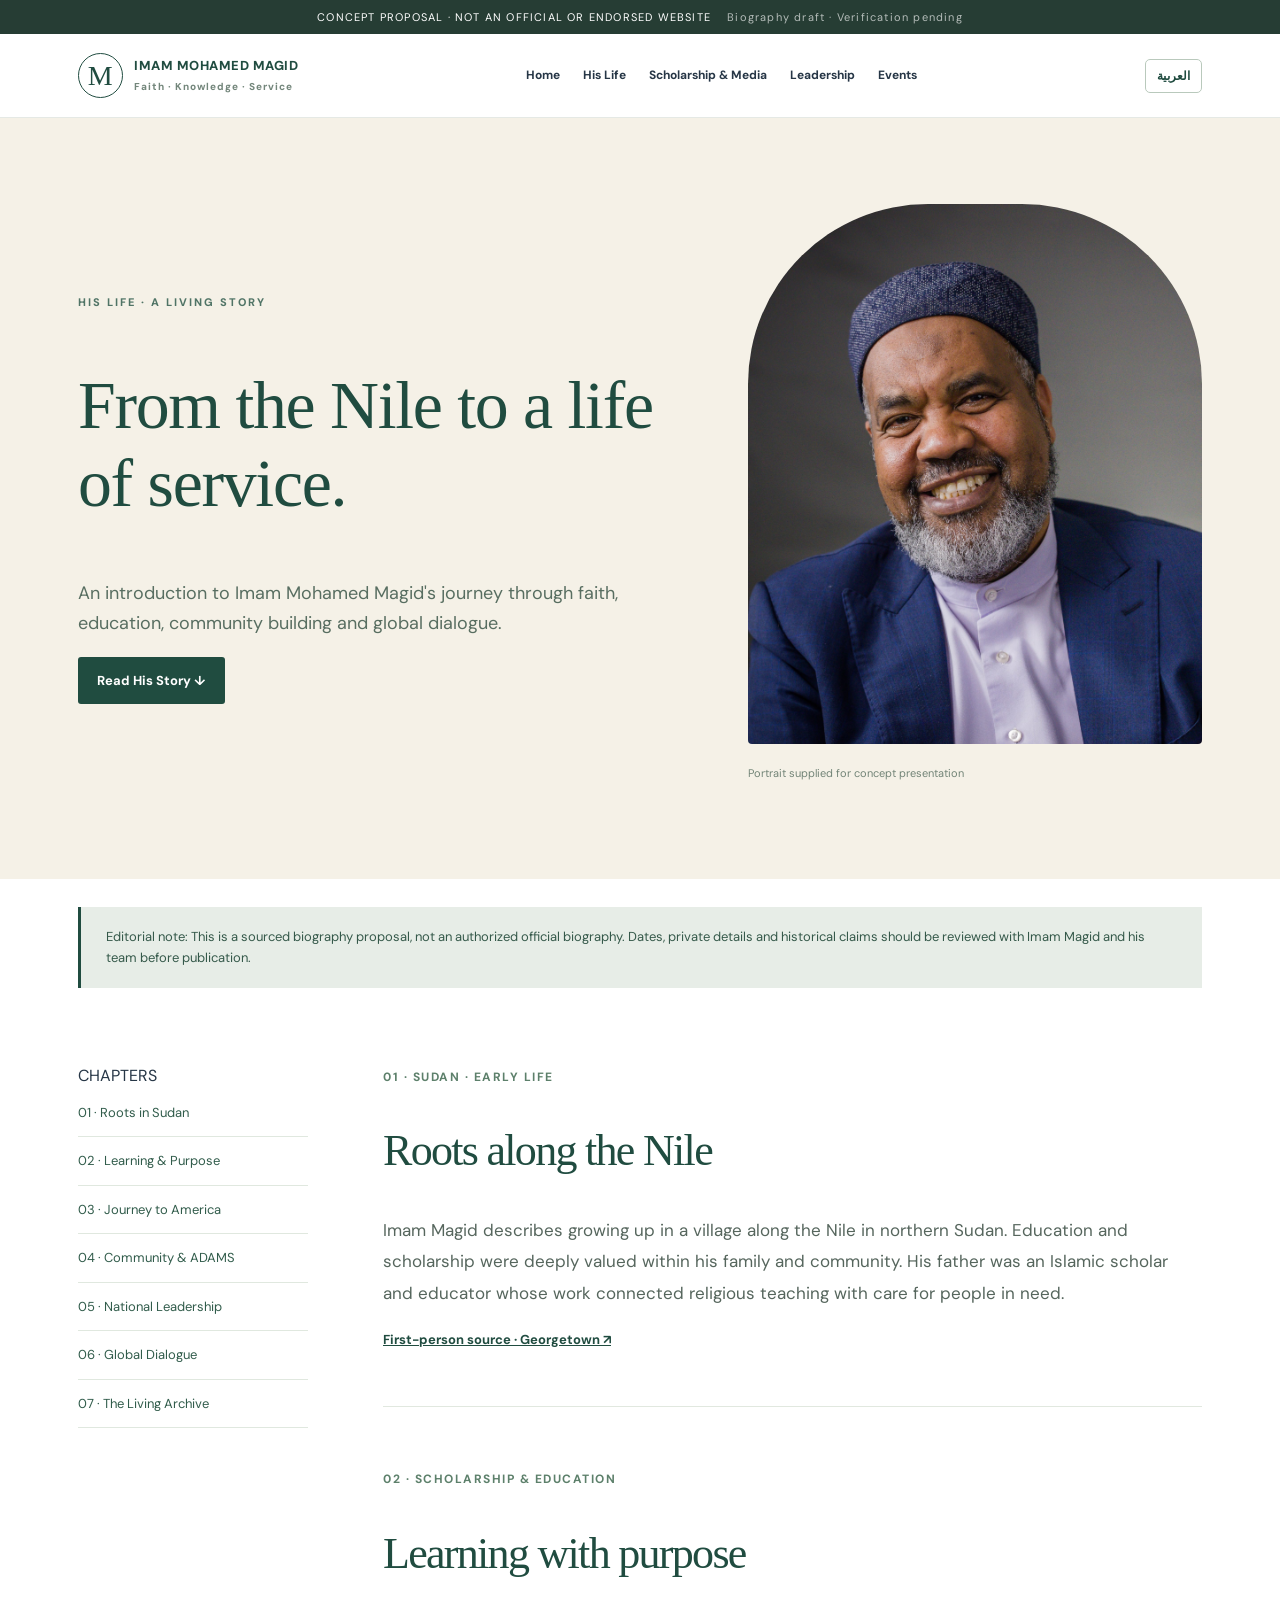
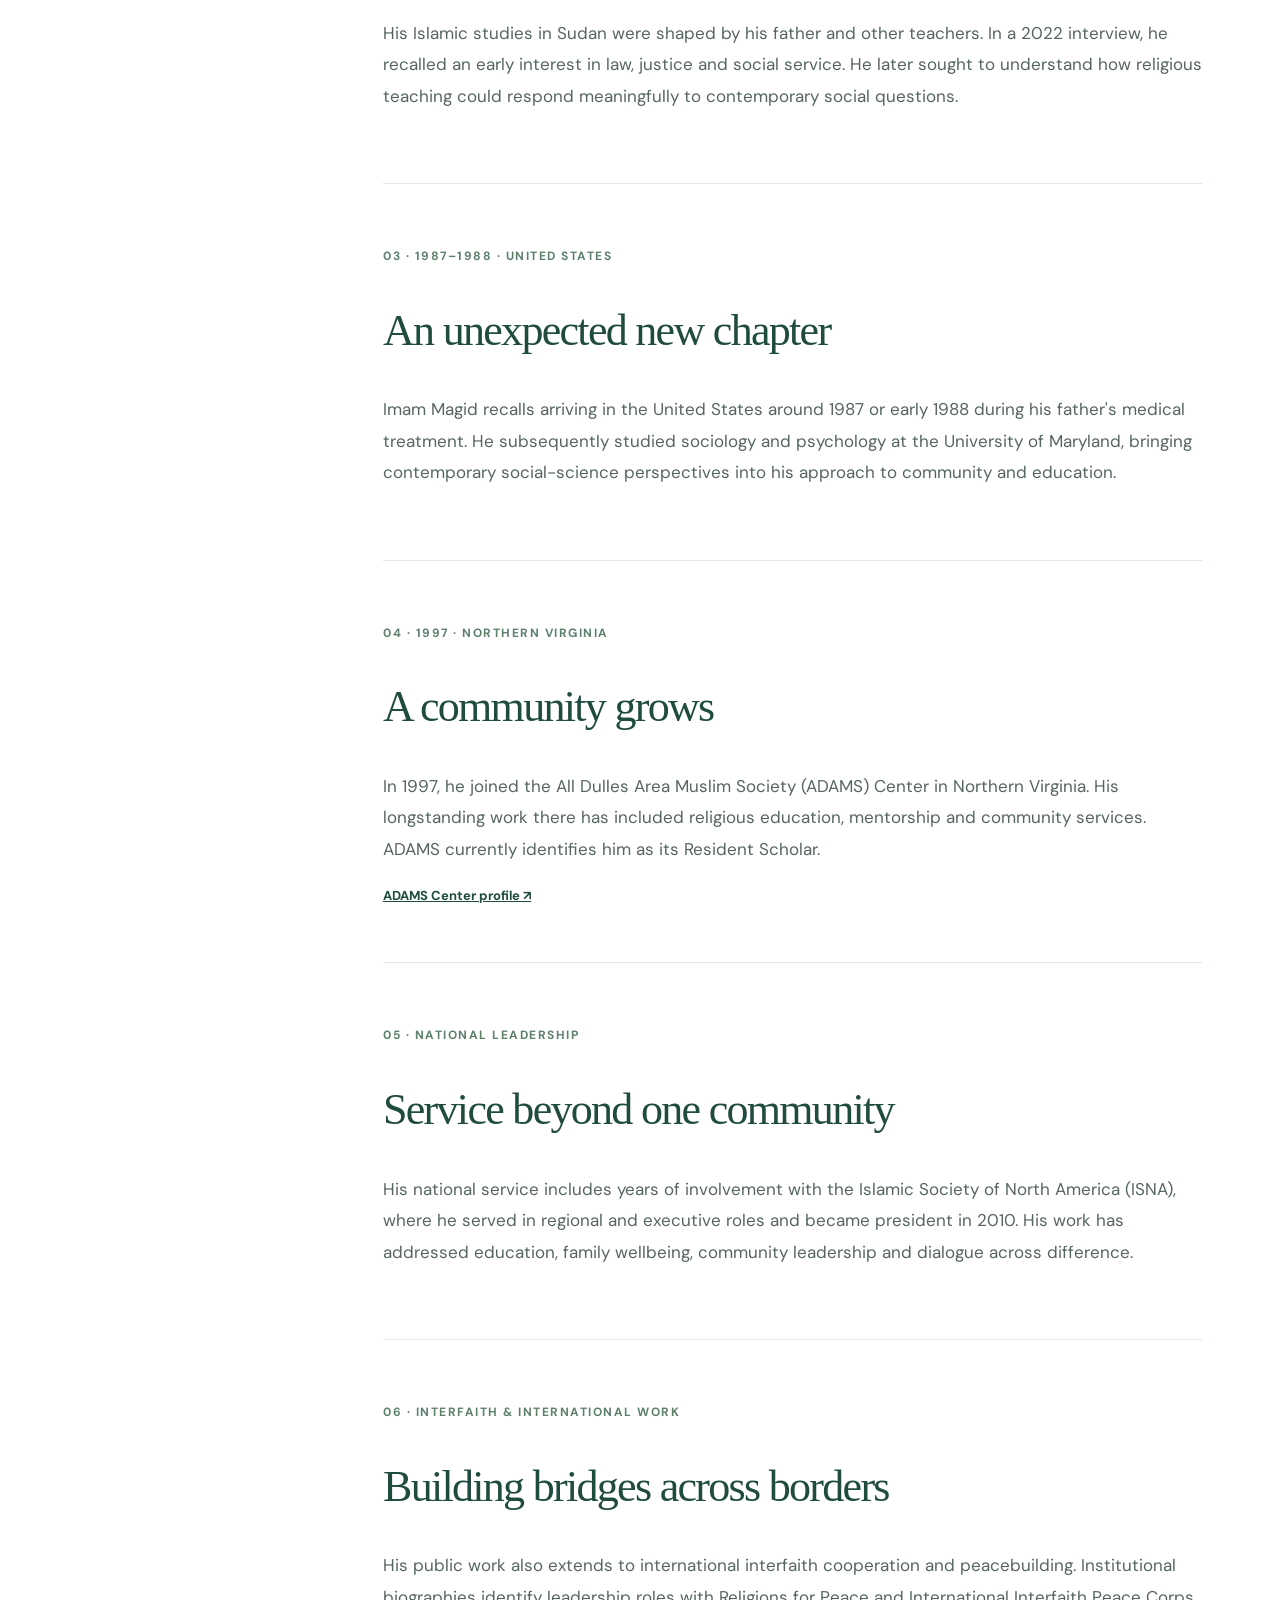
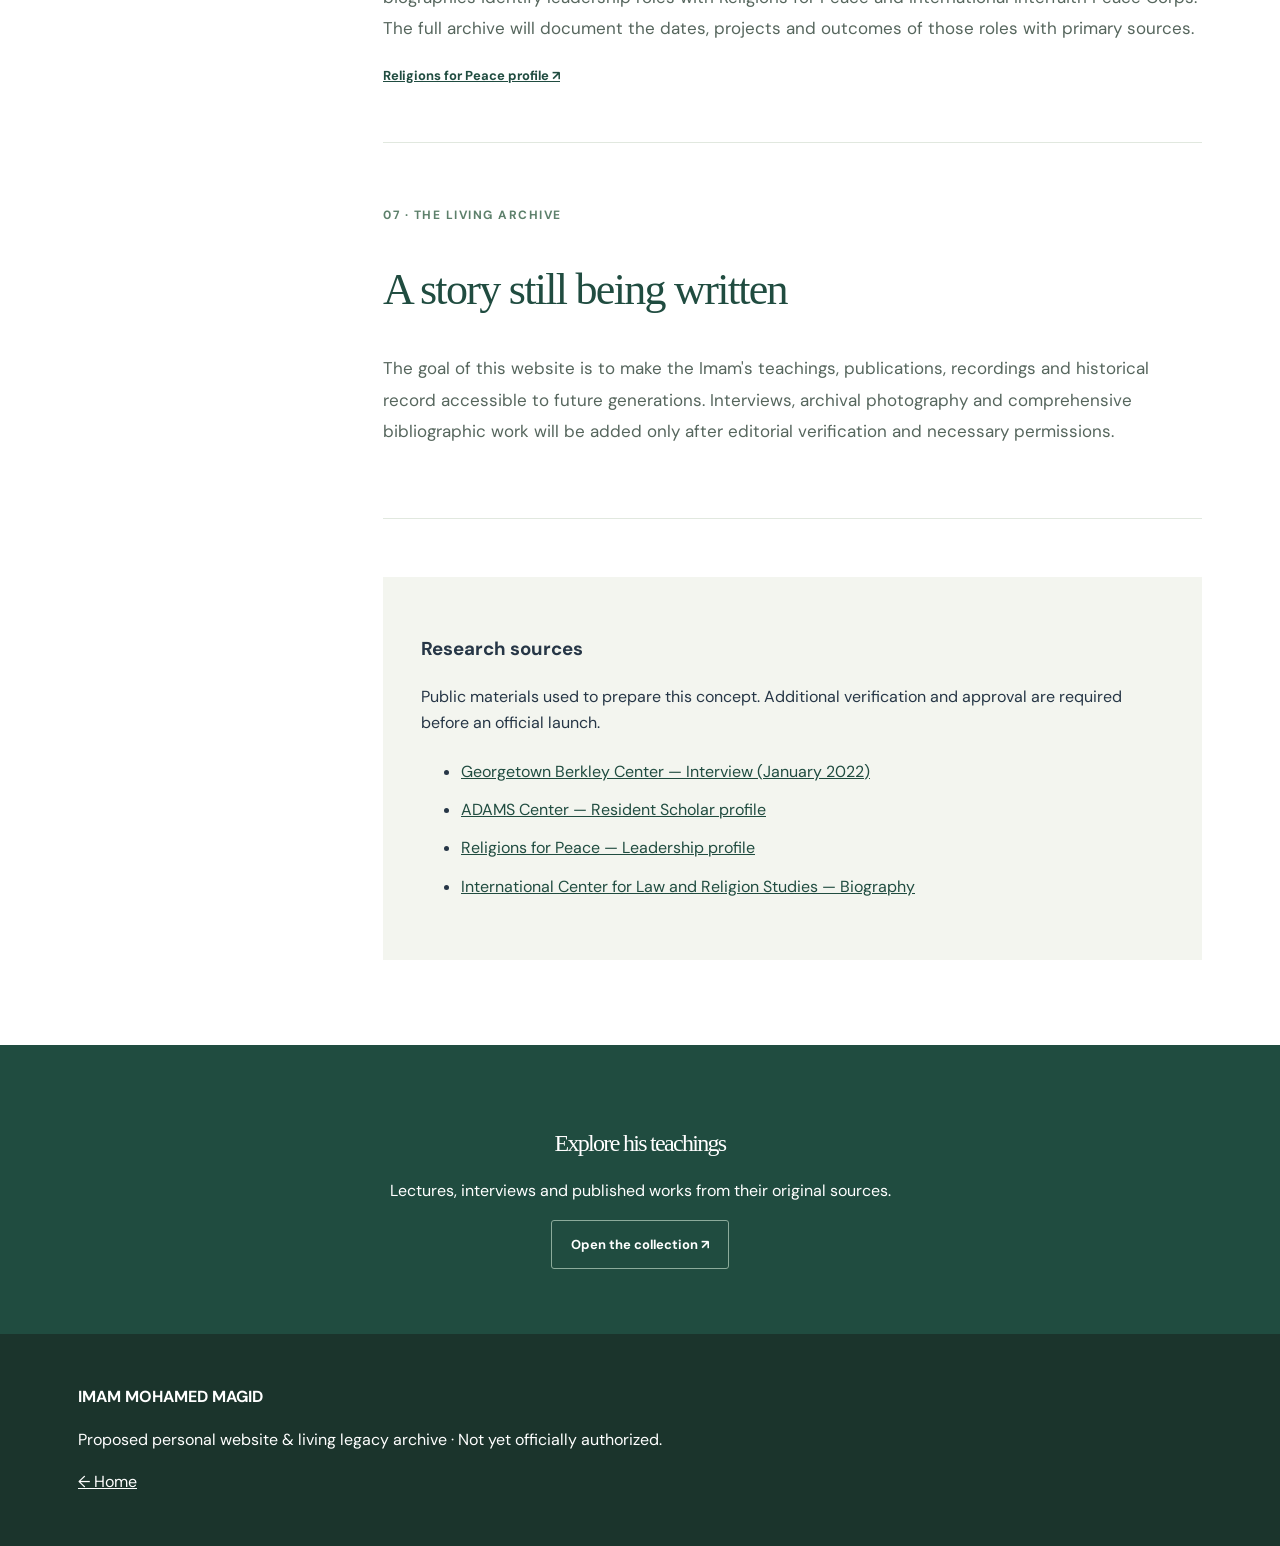
==== biography.html @ 863541ff "Add sourced long-form biography with bilingual chapters" ====
<!doctype html><html lang="en"><head><meta charset="utf-8"><meta name="viewport" content="width=device-width,initial-scale=1"><meta name="robots" content="noindex,nofollow"><meta name="description" content="Research-backed biography preview for Imam Mohamed Magid"><title>His Life | Imam Mohamed Magid — Concept</title><link href="https://fonts.googleapis.com/css2?family=DM+Sans:wght@400;500;600;700&family=Noto+Naskh+Arabic:wght@400;700&display=swap" rel="stylesheet"><link rel="stylesheet" href="styles.css"><style>.bio-hero{background:#f5f1e7;padding:86px 0}.bio-hero-grid{display:grid;grid-template-columns:1.15fr .85fr;gap:56px;align-items:center}.bio-hero h1{font:normal clamp(44px,5.3vw,74px)/1.15 Georgia,serif;letter-spacing:-1.3px;color:#204c40}.bio-hero p{font-size:18px;color:#586e61;max-width:620px}.bio-photo{width:100%;max-height:540px;object-fit:cover;object-position:center 22%;border-radius:180px 180px 4px 4px}.bio-notice{background:#e7ede7;padding:19px 25px;font-size:13px;color:#35594a;border-left:3px solid #204c40}.bio-content{display:grid;grid-template-columns:230px 1fr;gap:75px;padding-top:75px;padding-bottom:85px}.bio-index{position:sticky;top:112px;align-self:start}.bio-index a{display:block;border-bottom:1px solid #e0e8df;padding:13px 0;text-decoration:none;font-size:13px;color:#315c4b}.bio-chapter{padding:0 0 54px;margin:0 0 58px;border-bottom:1px solid #e1e8df;scroll-margin-top:110px}.bio-chapter h2{font:normal clamp(31px,3.5vw,44px)/1.2 Georgia,serif;color:#204c40}.bio-chapter p{color:#56665d;font-size:17px;line-height:1.85}.bio-era{font-size:12px;font-weight:700;color:#5d806b;letter-spacing:1.5px}.bio-link{font-size:13px;font-weight:700;color:#204c40}.bio-sources{background:#f3f5ef;padding:38px;margin-top:50px}.bio-sources li{padding:6px 0}.bio-sources a{color:#204c40}.bio-cta{background:#204c40;color:#fff;padding:65px 25px;text-align:center}.bio-cta h2{color:white}html[dir=rtl] .bio-content{direction:rtl}html[dir=rtl] .bio-hero h1,html[dir=rtl] .bio-chapter h2{font-family:'Noto Naskh Arabic',serif;line-height:1.5}html[dir=rtl] .bio-notice{border-left:0;border-right:3px solid #204c40}@media(max-width:780px){.bio-hero-grid,.bio-content{grid-template-columns:1fr;gap:25px}.bio-hero{padding:45px 0}.bio-photo{max-height:410px}.bio-index{position:static;display:flex;overflow-x:auto;gap:18px}.bio-index a{white-space:nowrap}.bio-content{padding-top:35px}}</style></head><body><div class="proposal">CONCEPT PROPOSAL · NOT AN OFFICIAL OR ENDORSED WEBSITE <span>Biography draft · Verification pending</span></div><header class="header"><div class="wrap nav"><a href="index.html" class="brand"><span class="brand-mark">M</span><span>IMAM MOHAMED MAGID<small>Faith · Knowledge · Service</small></span></a><nav id="nav"><a href="index.html">Home</a><a href="biography.html">His Life</a><a href="resources.html">Scholarship & Media</a><a href="index.html#impact">Leadership</a><a href="index.html#events">Events</a></nav><div class="nav-actions"><button id="bio-lang" aria-label="Switch language">العربية</button><button id="menu" aria-label="Toggle menu">☰</button></div></div></header>
<main><section class="bio-hero"><div class="wrap bio-hero-grid"><div><div class="eyebrow">HIS LIFE · A LIVING STORY</div><h1 data-en="From the Nile to a life of service." data-ar="من ضفاف النيل إلى مسيرة من العطاء">From the Nile to a life of service.</h1><p data-en="An introduction to Imam Mohamed Magid's journey through faith, education, community building and global dialogue." data-ar="مدخل إلى مسيرة الإمام محمد ماجد في العلم والإيمان وبناء المجتمع والحوار العالمي.">An introduction to Imam Mohamed Magid's journey through faith, education, community building and global dialogue.</p><a class="button primary" href="#roots" data-en="Read His Story ↓" data-ar="اقرأ سيرته ↓">Read His Story ↓</a></div><div><img class="bio-photo" src="assets/imam-magid-portrait.JPG" alt="Imam Mohamed Magid portrait"><p style="font-size:11px;color:#728477">Portrait supplied for concept presentation</p></div></div></section>
<div class="wrap" style="padding-top:28px"><div class="bio-notice" data-en="Editorial note: This is a sourced biography proposal, not an authorized official biography. Dates, private details and historical claims should be reviewed with Imam Magid and his team before publication." data-ar="ملاحظة تحريرية: هذه سيرة أولية مستندة إلى مصادر منشورة وليست سيرة رسمية معتمدة. ينبغي مراجعة التواريخ والتفاصيل مع الإمام وفريقه قبل النشر.">Editorial note: This is a sourced biography proposal, not an authorized official biography. Dates, private details and historical claims should be reviewed with Imam Magid and his team before publication.</div></div>
<div class="wrap bio-content"><aside class="bio-index"><div class="overline">CHAPTERS</div><a href="#roots">01 · Roots in Sudan</a><a href="#education">02 · Learning & Purpose</a><a href="#america">03 · Journey to America</a><a href="#adams">04 · Community & ADAMS</a><a href="#leadership">05 · National Leadership</a><a href="#global">06 · Global Dialogue</a><a href="#legacy">07 · The Living Archive</a></aside><div>
<article class="bio-chapter" id="roots"><span class="bio-era">01 · SUDAN · EARLY LIFE</span><h2 data-en="Roots along the Nile" data-ar="الجذور على ضفاف النيل">Roots along the Nile</h2><p data-en="Imam Magid describes growing up in a village along the Nile in northern Sudan. Education and scholarship were deeply valued within his family and community. His father was an Islamic scholar and educator whose work connected religious teaching with care for people in need." data-ar="يروي الإمام ماجد نشأته في قرية على النيل في شمال السودان، حيث كان للعلم مكانة كبيرة في الأسرة والمجتمع. وكان والده عالماً ومربياً جمع بين التعليم الشرعي وخدمة المحتاجين.">Imam Magid describes growing up in a village along the Nile in northern Sudan. Education and scholarship were deeply valued within his family and community. His father was an Islamic scholar and educator whose work connected religious teaching with care for people in need.</p><a class="bio-link" href="https://berkleycenter.georgetown.edu/interviews/a-discussion-with-imam-mohamed-magid-executive-imam-of-all-dulles-area-muslim-society-center" target="_blank" rel="noopener">First-person source · Georgetown ↗</a></article>
<article class="bio-chapter" id="education"><span class="bio-era">02 · SCHOLARSHIP & EDUCATION</span><h2 data-en="Learning with purpose" data-ar="العلم من أجل خدمة الناس">Learning with purpose</h2><p data-en="His Islamic studies in Sudan were shaped by his father and other teachers. In a 2022 interview, he recalled an early interest in law, justice and social service. He later sought to understand how religious teaching could respond meaningfully to contemporary social questions." data-ar="تشكّل تعليمه الإسلامي في السودان على يد والده ومعلمين آخرين. وفي حوار عام ٢٠٢٢ تحدث عن اهتمامه المبكر بالقانون والعدالة والعمل الاجتماعي، وعن أهمية ربط العلم بواقع الناس.">His Islamic studies in Sudan were shaped by his father and other teachers. In a 2022 interview, he recalled an early interest in law, justice and social service. He later sought to understand how religious teaching could respond meaningfully to contemporary social questions.</p></article>
<article class="bio-chapter" id="america"><span class="bio-era">03 · 1987–1988 · UNITED STATES</span><h2 data-en="An unexpected new chapter" data-ar="فصل جديد لم يكن متوقعاً">An unexpected new chapter</h2><p data-en="Imam Magid recalls arriving in the United States around 1987 or early 1988 during his father's medical treatment. He subsequently studied sociology and psychology at the University of Maryland, bringing contemporary social-science perspectives into his approach to community and education." data-ar="وصل الإمام ماجد إلى الولايات المتحدة نحو عام ١٩٨٧ أو مطلع ١٩٨٨ في سياق علاج والده. ثم درس علم الاجتماع وعلم النفس بجامعة ميريلاند، مستفيداً من العلوم الاجتماعية في فهم المجتمع والتعليم.">Imam Magid recalls arriving in the United States around 1987 or early 1988 during his father's medical treatment. He subsequently studied sociology and psychology at the University of Maryland, bringing contemporary social-science perspectives into his approach to community and education.</p></article>
<article class="bio-chapter" id="adams"><span class="bio-era">04 · 1997 · NORTHERN VIRGINIA</span><h2 data-en="A community grows" data-ar="مسيرة في بناء المجتمع">A community grows</h2><p data-en="In 1997, he joined the All Dulles Area Muslim Society (ADAMS) Center in Northern Virginia. His longstanding work there has included religious education, mentorship and community services. ADAMS currently identifies him as its Resident Scholar." data-ar="التحق الإمام ماجد بمركز آدامز في شمال فيرجينيا عام ١٩٩٧. وشملت مسيرته التعليم والإرشاد وخدمة المجتمع. ويقدمه المركز حالياً بصفته العالم المقيم.">In 1997, he joined the All Dulles Area Muslim Society (ADAMS) Center in Northern Virginia. His longstanding work there has included religious education, mentorship and community services. ADAMS currently identifies him as its Resident Scholar.</p><a class="bio-link" href="https://adamscenter.org/imam-mohamed-magid/" target="_blank" rel="noopener">ADAMS Center profile ↗</a></article>
<article class="bio-chapter" id="leadership"><span class="bio-era">05 · NATIONAL LEADERSHIP</span><h2 data-en="Service beyond one community" data-ar="عطاء يتجاوز حدود المجتمع المحلي">Service beyond one community</h2><p data-en="His national service includes years of involvement with the Islamic Society of North America (ISNA), where he served in regional and executive roles and became president in 2010. His work has addressed education, family wellbeing, community leadership and dialogue across difference." data-ar="شملت خدمته الوطنية سنوات من العمل مع الجمعية الإسلامية لأمريكا الشمالية، حيث تولى مناصب قيادية وانتخب رئيساً لها عام ٢٠١٠. وتناولت أعماله التعليم والأسرة والقيادة والحوار.">His national service includes years of involvement with the Islamic Society of North America (ISNA), where he served in regional and executive roles and became president in 2010. His work has addressed education, family wellbeing, community leadership and dialogue across difference.</p></article>
<article class="bio-chapter" id="global"><span class="bio-era">06 · INTERFAITH & INTERNATIONAL WORK</span><h2 data-en="Building bridges across borders" data-ar="بناء جسور التفاهم عبر الحدود">Building bridges across borders</h2><p data-en="His public work also extends to international interfaith cooperation and peacebuilding. Institutional biographies identify leadership roles with Religions for Peace and International Interfaith Peace Corps. The full archive will document the dates, projects and outcomes of those roles with primary sources." data-ar="امتد عمله إلى الحوار بين الأديان وبناء السلام على المستوى الدولي. وتشير السير المؤسسية إلى أدواره في منظمة أديان من أجل السلام وفيلق السلام بين الأديان، مع الحاجة إلى توثيق المشروعات وتواريخها.">His public work also extends to international interfaith cooperation and peacebuilding. Institutional biographies identify leadership roles with Religions for Peace and International Interfaith Peace Corps. The full archive will document the dates, projects and outcomes of those roles with primary sources.</p><a class="bio-link" href="https://www.rfp.org/leadership_member/imam-mohamed-magid/" target="_blank" rel="noopener">Religions for Peace profile ↗</a></article>
<article class="bio-chapter" id="legacy"><span class="bio-era">07 · THE LIVING ARCHIVE</span><h2 data-en="A story still being written" data-ar="مسيرة متواصلة">A story still being written</h2><p data-en="The goal of this website is to make the Imam's teachings, publications, recordings and historical record accessible to future generations. Interviews, archival photography and comprehensive bibliographic work will be added only after editorial verification and necessary permissions." data-ar="تهدف هذه المنصة المقترحة إلى إتاحة دروس الإمام ومؤلفاته وتسجيلاته وتاريخه للأجيال القادمة، مع إضافة المقابلات والصور والوثائق بعد التحقق والحصول على الأذونات اللازمة.">The goal of this website is to make the Imam's teachings, publications, recordings and historical record accessible to future generations. Interviews, archival photography and comprehensive bibliographic work will be added only after editorial verification and necessary permissions.</p></article>
<div class="bio-sources"><h3>Research sources</h3><p>Public materials used to prepare this concept. Additional verification and approval are required before an official launch.</p><ul><li><a href="https://berkleycenter.georgetown.edu/interviews/a-discussion-with-imam-mohamed-magid-executive-imam-of-all-dulles-area-muslim-society-center" target="_blank" rel="noopener">Georgetown Berkley Center — Interview (January 2022)</a></li><li><a href="https://adamscenter.org/imam-mohamed-magid/" target="_blank" rel="noopener">ADAMS Center — Resident Scholar profile</a></li><li><a href="https://www.rfp.org/leadership_member/imam-mohamed-magid/" target="_blank" rel="noopener">Religions for Peace — Leadership profile</a></li><li><a href="https://www.iclrs.org/blurb/mohamed-hag-magid/" target="_blank" rel="noopener">International Center for Law and Religion Studies — Biography</a></li></ul></div></div></div></main>
<section class="bio-cta"><div class="wrap"><h2>Explore his teachings</h2><p>Lectures, interviews and published works from their original sources.</p><a class="button secondary" style="color:white;border-color:#8cab9b" href="resources.html">Open the collection ↗</a></div></section><footer><div class="wrap"><strong>IMAM MOHAMED MAGID</strong><p>Proposed personal website & living legacy archive · Not yet officially authorized.</p><a href="index.html">← Home</a></div></footer><script>document.querySelector('#menu')?.addEventListener('click',()=>document.querySelector('#nav').classList.toggle('open'));let arabic=false;const original=new Map([...document.querySelectorAll('[data-en]')].map(el=>[el,el.textContent]));document.querySelector('#bio-lang').addEventListener('click',()=>{arabic=!arabic;document.documentElement.lang=arabic?'ar':'en';document.documentElement.dir=arabic?'rtl':'ltr';document.querySelector('#bio-lang').textContent=arabic?'English':'العربية';for(const [el,txt] of original)el.textContent=arabic?el.dataset.ar:txt;});</script></body></html>
---- styles.css ----
:root{--green:#204c40;--cream:#f5f1e7;--ink:#263646;--muted:#65736d}*{box-sizing:border-box}html{scroll-behavior:smooth}body{margin:0;color:var(--ink);font:16px/1.65 "DM Sans",sans-serif}a{color:inherit}.wrap{max-width:1180px;margin:auto;padding:0 28px}.proposal{text-align:center;background:#263d34;color:white;font-size:11px;letter-spacing:1.2px;padding:8px}.proposal span{margin-left:12px;opacity:.65}.header{position:sticky;top:0;z-index:10;background:#fffffff0;backdrop-filter:blur(14px);border-bottom:1px solid #e5e9e5}.nav{display:flex;align-items:center;justify-content:space-between;gap:20px;min-height:83px}.brand{display:flex;align-items:center;gap:11px;text-decoration:none;color:var(--green);font-weight:800;letter-spacing:.5px;font-size:13px;line-height:1.2}.brand-mark{display:grid;place-items:center;border:1px solid var(--green);border-radius:50%;width:45px;height:45px;font:28px Georgia}.brand small{display:block;font-size:10px;color:#73867b;margin-top:7px;letter-spacing:1px}.nav nav{display:flex;align-items:center;gap:23px}.nav nav a{font-size:12px;text-decoration:none;font-weight:700;white-space:nowrap}.nav-actions{display:flex;gap:8px}.nav-actions button{background:none;color:var(--green);border:1px solid #b9c9bc;border-radius:5px;padding:8px 11px;cursor:pointer;font:600 12px "DM Sans",sans-serif}#menu{display:none}.hero{background:var(--cream);padding:92px 0 74px}.hero-grid{display:grid;grid-template-columns:1.12fr .88fr;align-items:center;gap:58px}.eyebrow,.section-overline,.kicker{font-size:11px;font-weight:800;letter-spacing:2px;color:#507466}.eyeline{display:inline-block;width:20px;height:1px;background:#507466;vertical-align:middle;margin-right:8px}.hero h1,h2{font-family:Georgia,serif;line-height:1.15;letter-spacing:-1.7px;color:var(--green);font-weight:400}.hero h1{font-size:clamp(42px,5.5vw,72px);margin:23px 0}.hero h1 em,h2 em{font-weight:400}.hero p{font-size:18px;max-width:540px;color:#53675a}.buttons{display:flex;gap:12px;margin:30px 0;flex-wrap:wrap}.button{display:inline-block;text-decoration:none;font-size:13px;font-weight:700;padding:13px 19px;border-radius:3px}.primary{background:var(--green);color:#fff}.secondary{border:1px solid #a1b5a9;color:var(--green)}.hero-foot{font-size:12px;color:#6d8071}.gold-dot{font-size:20px;color:#9b9a71}.portrait-panel{aspect-ratio:4/5;max-height:530px;background:linear-gradient(135deg,#d6e1d7,#adc6b6);position:relative;border-radius:180px 180px 4px 4px;overflow:hidden}.portrait-center{display:grid;place-items:center;min-height:85%;position:relative}.portrait-emblem{position:absolute;font:normal 290px Georgia;color:#ffffff5e}.portrait-placeholder{position:relative;text-align:center;background:#ffffffe2;color:var(--green);padding:16px 30px}.portrait-placeholder strong,.portrait-placeholder small{display:block}.portrait-placeholder small{font-size:11px}.portrait-caption{display:flex;justify-content:space-between;padding:14px;background:#ffffffbd;font-size:10px;font-weight:700;letter-spacing:.5px}.hero-visual-note{text-align:right;margin-top:7px;font-size:10px;color:#6f8077}.section{padding:96px 0}.section h2{font-size:clamp(35px,4.3vw,55px);margin:18px 0 24px}.intro-grid,.section-row,.impact-grid,.archive-grid{display:grid;grid-template-columns:1fr 1fr;gap:60px;align-items:center}.intro-grid p,.section-row p,.impact-grid p,.archive-grid p{color:#627068}.large{font-size:19px}.text-link{font-size:13px;font-weight:700;color:var(--green)}.milestone-grid,.topic-grid{display:grid;grid-template-columns:repeat(4,1fr);gap:14px;margin-top:45px}.milestone{border-top:2px solid var(--green);background:#f6f7f3;padding:19px}.milestone span{color:#9dad9f;font-size:12px}.milestone h3{font:30px Georgia;color:var(--green);margin:9px 0}.milestone p{font-size:13px;color:#69786b}.source-line{font-size:11px;color:#8c988e;margin-top:23px}.teachings{background:var(--green);color:white}.teachings h2,.impact h2{color:white}.section-overline.light{color:#bdcebf}.teachings .section-row p,.impact p{color:#d5e2d7}.topic{border:1px solid #719586;text-decoration:none;color:white;padding:25px 15px;min-height:135px;display:flex;flex-direction:column;justify-content:space-between;font-weight:700;font-size:14px}.topic-icon{font-size:30px}.topic b{text-align:right}.media-grid{display:grid;grid-template-columns:repeat(3,1fr);gap:20px;margin-top:43px}.media-card{border:1px solid #e4e9e4;overflow:hidden}.card-art{height:175px;background:#e0e9df;padding:19px;display:flex;flex-direction:column;justify-content:space-between;color:var(--green);font-size:11px;letter-spacing:1px}.art2{background:#e9e2d5}.art3{background:#cadbd4}.art-symbol{text-align:center;font:64px Georgia}.card-detail{padding:24px}.card-detail h3{font:22px/1.3 Georgia;color:var(--green)}.card-detail p{font-size:14px;color:#5d6f63;min-height:64px}.card-detail a{color:var(--green);font-size:13px;font-weight:700}.impact{background:#204c40}.impact-list>div{border-bottom:1px solid #53796b;color:white;padding:17px}.impact-list span{font-size:11px;color:#b0ccbb}.impact-list h3{margin:4px 0;font-size:18px}.impact-list p{margin:0;font-size:13px}.button.cream{background:#eeeadd;color:var(--green);margin-top:16px}.event-list{margin-top:35px}.event{display:flex;gap:23px;align-items:center;border-bottom:1px solid #e0e7e0;padding:24px 8px;text-decoration:none}.event-date{min-width:85px;color:var(--green);display:flex;flex-direction:column}.event-date b{font:25px Georgia}.event-date span{font-size:10px}.event h3{margin:2px 0;color:var(--green)}.event p{margin:0;color:#718078;font-size:13px}.event-arrow{margin-left:auto}.archive{background:#eff2ed}.archive-stack{display:grid;gap:12px}.archive-tile{background:white;padding:20px;display:grid;grid-template-columns:30px 1fr;gap:5px 12px}.archive-tile span{grid-row:span 2;color:#779284;font-size:12px}.archive-tile strong{color:var(--green)}.archive-tile small{font-size:12px;color:#839085}.archive-note{font-size:12px}.closing{text-align:center;background:var(--cream);padding:85px 0}.closing h2{font-size:clamp(36px,4vw,53px)}.closing>div>span{font-size:12px;letter-spacing:2px;color:#719080}.closing-button{background:var(--green);color:white;margin-top:20px}footer{background:#1b342c;color:#fff;padding:50px 0}.footer-grid{display:flex;justify-content:space-between;gap:20px}.footer-brand{font-weight:800}.footer-brand small{display:block;font-weight:400}.footer-links{display:flex;gap:15px;flex-wrap:wrap;font-size:12px}.footer-links a{text-decoration:none}.disclaimer{font-size:11px;opacity:.7}@media(max-width:900px){.nav nav{display:none;position:absolute;top:78px;left:0;right:0;background:white;padding:20px;flex-direction:column}.nav nav.open{display:flex}#menu{display:block}.hero-grid,.intro-grid,.section-row,.impact-grid,.archive-grid{grid-template-columns:1fr}.hero{padding:60px 0}.portrait-panel{max-height:450px}.milestone-grid,.topic-grid{grid-template-columns:repeat(2,1fr)}.media-grid{grid-template-columns:1fr}.section{padding:65px 0}}@media(max-width:500px){.wrap{padding:0 20px}.hero h1{font-size:43px}.milestone-grid,.topic-grid{grid-template-columns:1fr}.footer-grid{flex-direction:column}.brand{font-size:11px}.proposal span{display:block}}html[dir=rtl] body{text-align:right}html[dir=rtl] .hero-grid{direction:rtl}html[dir=rtl] h1,html[dir=rtl] h2{font-family:"Noto Naskh Arabic",serif;line-height:1.5}
/* Authentic supplied portrait replaces the original placeholder */
.portrait-center{min-height:0;height:calc(100% - 48px);overflow:hidden}.imam-portrait{display:block;width:100%;height:100%;object-fit:cover;object-position:center 32%}.portrait-panel{background:#dbe6dc}.portrait-caption{position:absolute;bottom:0;left:0;right:0;height:48px;align-items:center}
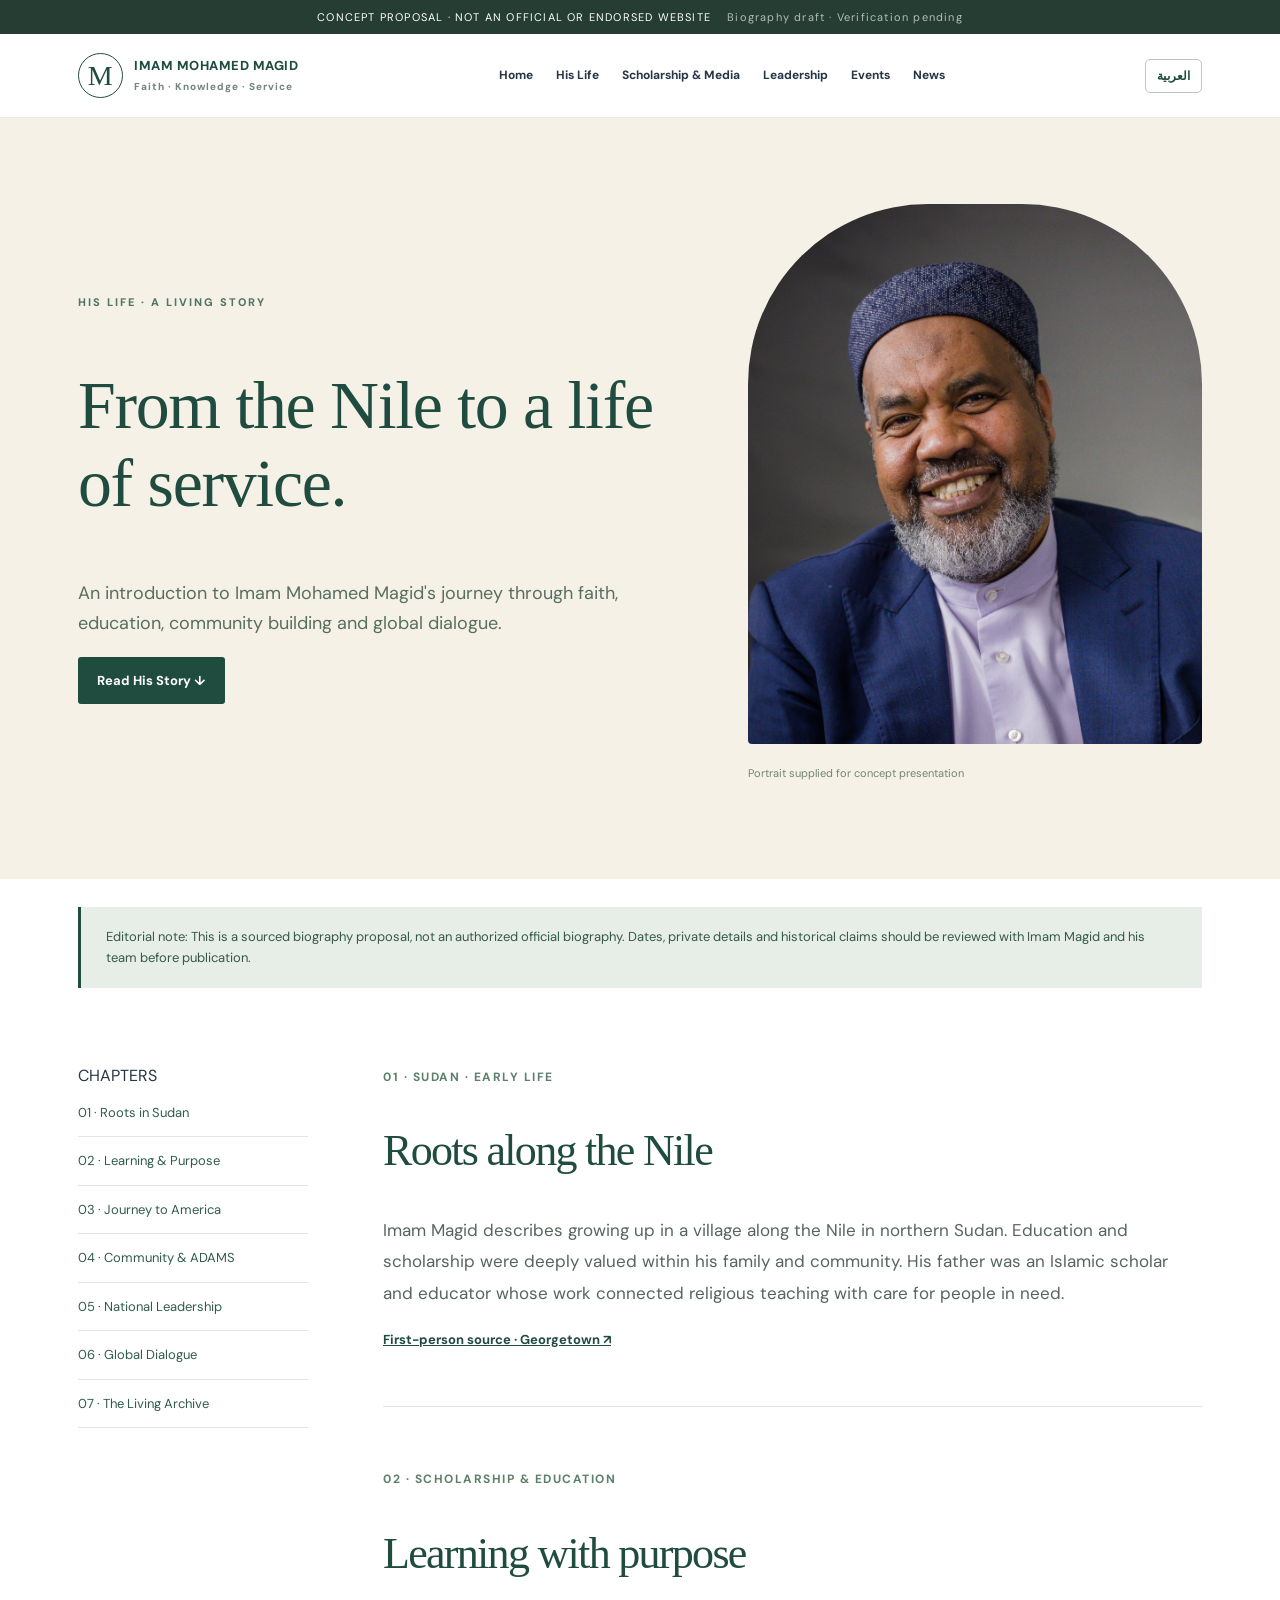
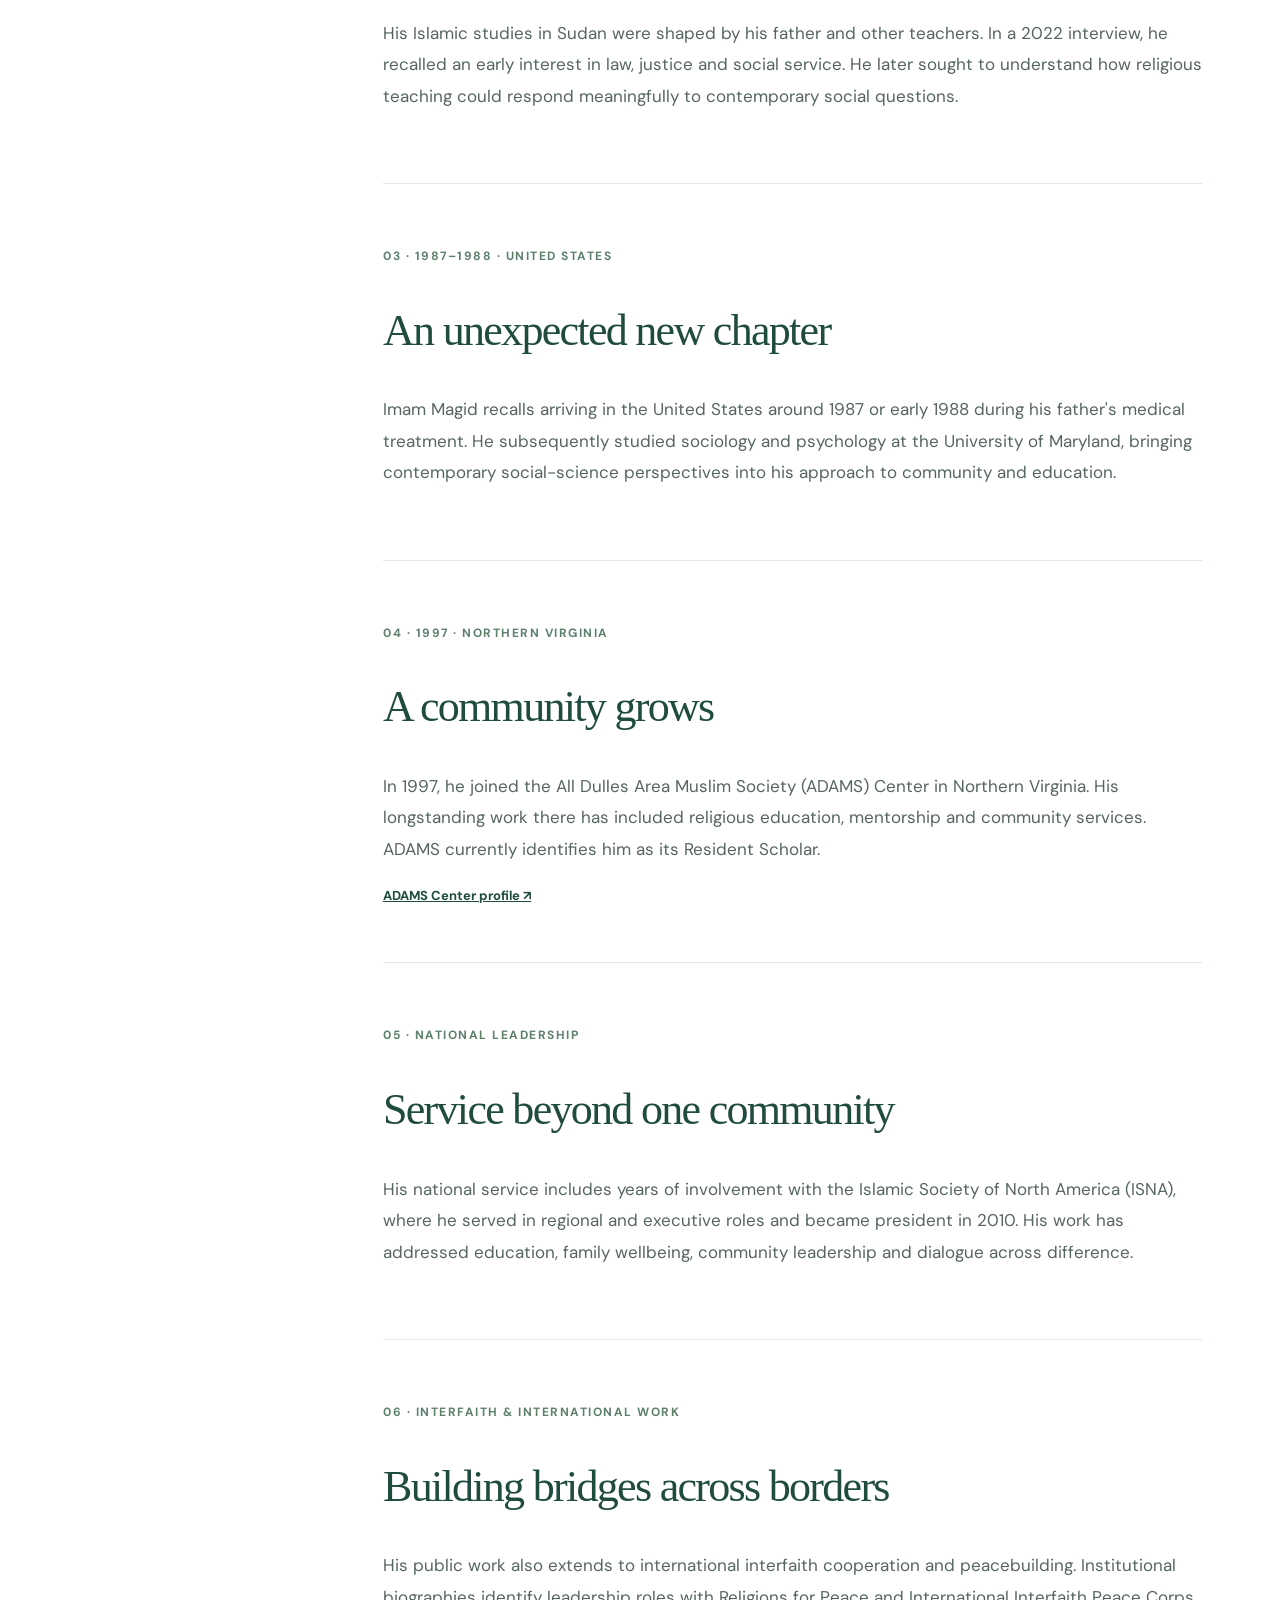
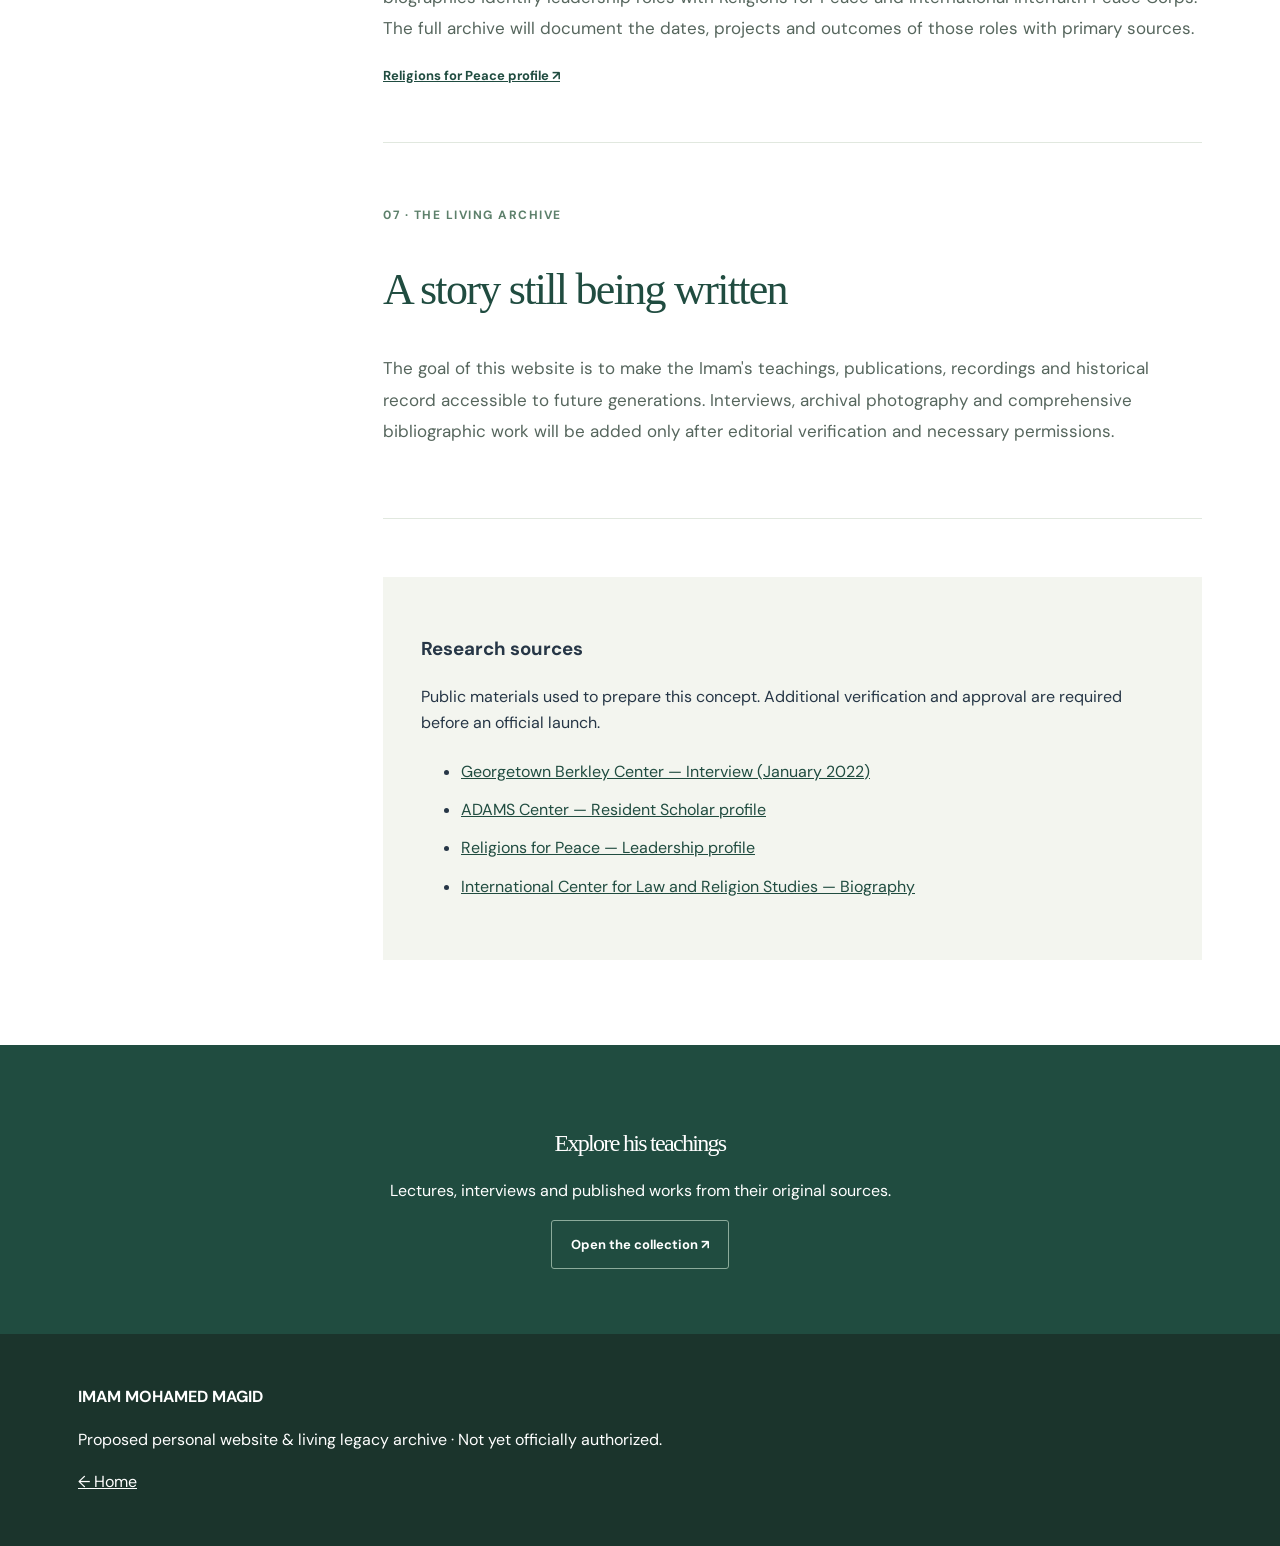
==== commit a3167255: "Integrate events and news pages into site navigation" ====
--- a/biography.html
+++ b/biography.html
@@ -1,4 +1,4 @@
-<!doctype html><html lang="en"><head><meta charset="utf-8"><meta name="viewport" content="width=device-width,initial-scale=1"><meta name="robots" content="noindex,nofollow"><meta name="description" content="Research-backed biography preview for Imam Mohamed Magid"><title>His Life | Imam Mohamed Magid — Concept</title><link href="https://fonts.googleapis.com/css2?family=DM+Sans:wght@400;500;600;700&family=Noto+Naskh+Arabic:wght@400;700&display=swap" rel="stylesheet"><link rel="stylesheet" href="styles.css"><style>.bio-hero{background:#f5f1e7;padding:86px 0}.bio-hero-grid{display:grid;grid-template-columns:1.15fr .85fr;gap:56px;align-items:center}.bio-hero h1{font:normal clamp(44px,5.3vw,74px)/1.15 Georgia,serif;letter-spacing:-1.3px;color:#204c40}.bio-hero p{font-size:18px;color:#586e61;max-width:620px}.bio-photo{width:100%;max-height:540px;object-fit:cover;object-position:center 22%;border-radius:180px 180px 4px 4px}.bio-notice{background:#e7ede7;padding:19px 25px;font-size:13px;color:#35594a;border-left:3px solid #204c40}.bio-content{display:grid;grid-template-columns:230px 1fr;gap:75px;padding-top:75px;padding-bottom:85px}.bio-index{position:sticky;top:112px;align-self:start}.bio-index a{display:block;border-bottom:1px solid #e0e8df;padding:13px 0;text-decoration:none;font-size:13px;color:#315c4b}.bio-chapter{padding:0 0 54px;margin:0 0 58px;border-bottom:1px solid #e1e8df;scroll-margin-top:110px}.bio-chapter h2{font:normal clamp(31px,3.5vw,44px)/1.2 Georgia,serif;color:#204c40}.bio-chapter p{color:#56665d;font-size:17px;line-height:1.85}.bio-era{font-size:12px;font-weight:700;color:#5d806b;letter-spacing:1.5px}.bio-link{font-size:13px;font-weight:700;color:#204c40}.bio-sources{background:#f3f5ef;padding:38px;margin-top:50px}.bio-sources li{padding:6px 0}.bio-sources a{color:#204c40}.bio-cta{background:#204c40;color:#fff;padding:65px 25px;text-align:center}.bio-cta h2{color:white}html[dir=rtl] .bio-content{direction:rtl}html[dir=rtl] .bio-hero h1,html[dir=rtl] .bio-chapter h2{font-family:'Noto Naskh Arabic',serif;line-height:1.5}html[dir=rtl] .bio-notice{border-left:0;border-right:3px solid #204c40}@media(max-width:780px){.bio-hero-grid,.bio-content{grid-template-columns:1fr;gap:25px}.bio-hero{padding:45px 0}.bio-photo{max-height:410px}.bio-index{position:static;display:flex;overflow-x:auto;gap:18px}.bio-index a{white-space:nowrap}.bio-content{padding-top:35px}}</style></head><body><div class="proposal">CONCEPT PROPOSAL · NOT AN OFFICIAL OR ENDORSED WEBSITE <span>Biography draft · Verification pending</span></div><header class="header"><div class="wrap nav"><a href="index.html" class="brand"><span class="brand-mark">M</span><span>IMAM MOHAMED MAGID<small>Faith · Knowledge · Service</small></span></a><nav id="nav"><a href="index.html">Home</a><a href="biography.html">His Life</a><a href="resources.html">Scholarship & Media</a><a href="index.html#impact">Leadership</a><a href="index.html#events">Events</a></nav><div class="nav-actions"><button id="bio-lang" aria-label="Switch language">العربية</button><button id="menu" aria-label="Toggle menu">☰</button></div></div></header>
+<!doctype html><html lang="en"><head><meta charset="utf-8"><meta name="viewport" content="width=device-width,initial-scale=1"><meta name="robots" content="noindex,nofollow"><meta name="description" content="Research-backed biography preview for Imam Mohamed Magid"><title>His Life | Imam Mohamed Magid — Concept</title><link href="https://fonts.googleapis.com/css2?family=DM+Sans:wght@400;500;600;700&family=Noto+Naskh+Arabic:wght@400;700&display=swap" rel="stylesheet"><link rel="stylesheet" href="styles.css"><style>.bio-hero{background:#f5f1e7;padding:86px 0}.bio-hero-grid{display:grid;grid-template-columns:1.15fr .85fr;gap:56px;align-items:center}.bio-hero h1{font:normal clamp(44px,5.3vw,74px)/1.15 Georgia,serif;letter-spacing:-1.3px;color:#204c40}.bio-hero p{font-size:18px;color:#586e61;max-width:620px}.bio-photo{width:100%;max-height:540px;object-fit:cover;object-position:center 22%;border-radius:180px 180px 4px 4px}.bio-notice{background:#e7ede7;padding:19px 25px;font-size:13px;color:#35594a;border-left:3px solid #204c40}.bio-content{display:grid;grid-template-columns:230px 1fr;gap:75px;padding-top:75px;padding-bottom:85px}.bio-index{position:sticky;top:112px;align-self:start}.bio-index a{display:block;border-bottom:1px solid #e0e8df;padding:13px 0;text-decoration:none;font-size:13px;color:#315c4b}.bio-chapter{padding:0 0 54px;margin:0 0 58px;border-bottom:1px solid #e1e8df;scroll-margin-top:110px}.bio-chapter h2{font:normal clamp(31px,3.5vw,44px)/1.2 Georgia,serif;color:#204c40}.bio-chapter p{color:#56665d;font-size:17px;line-height:1.85}.bio-era{font-size:12px;font-weight:700;color:#5d806b;letter-spacing:1.5px}.bio-link{font-size:13px;font-weight:700;color:#204c40}.bio-sources{background:#f3f5ef;padding:38px;margin-top:50px}.bio-sources li{padding:6px 0}.bio-sources a{color:#204c40}.bio-cta{background:#204c40;color:#fff;padding:65px 25px;text-align:center}.bio-cta h2{color:white}html[dir=rtl] .bio-content{direction:rtl}html[dir=rtl] .bio-hero h1,html[dir=rtl] .bio-chapter h2{font-family:'Noto Naskh Arabic',serif;line-height:1.5}html[dir=rtl] .bio-notice{border-left:0;border-right:3px solid #204c40}@media(max-width:780px){.bio-hero-grid,.bio-content{grid-template-columns:1fr;gap:25px}.bio-hero{padding:45px 0}.bio-photo{max-height:410px}.bio-index{position:static;display:flex;overflow-x:auto;gap:18px}.bio-index a{white-space:nowrap}.bio-content{padding-top:35px}}</style></head><body><div class="proposal">CONCEPT PROPOSAL · NOT AN OFFICIAL OR ENDORSED WEBSITE <span>Biography draft · Verification pending</span></div><header class="header"><div class="wrap nav"><a href="index.html" class="brand"><span class="brand-mark">M</span><span>IMAM MOHAMED MAGID<small>Faith · Knowledge · Service</small></span></a><nav id="nav"><a href="index.html">Home</a><a href="biography.html">His Life</a><a href="resources.html">Scholarship & Media</a><a href="index.html#impact">Leadership</a><a href="events.html">Events</a><a href="news.html">News</a></nav><div class="nav-actions"><button id="bio-lang" aria-label="Switch language">العربية</button><button id="menu" aria-label="Toggle menu">☰</button></div></div></header>
 <main><section class="bio-hero"><div class="wrap bio-hero-grid"><div><div class="eyebrow">HIS LIFE · A LIVING STORY</div><h1 data-en="From the Nile to a life of service." data-ar="من ضفاف النيل إلى مسيرة من العطاء">From the Nile to a life of service.</h1><p data-en="An introduction to Imam Mohamed Magid's journey through faith, education, community building and global dialogue." data-ar="مدخل إلى مسيرة الإمام محمد ماجد في العلم والإيمان وبناء المجتمع والحوار العالمي.">An introduction to Imam Mohamed Magid's journey through faith, education, community building and global dialogue.</p><a class="button primary" href="#roots" data-en="Read His Story ↓" data-ar="اقرأ سيرته ↓">Read His Story ↓</a></div><div><img class="bio-photo" src="assets/imam-magid-portrait.JPG" alt="Imam Mohamed Magid portrait"><p style="font-size:11px;color:#728477">Portrait supplied for concept presentation</p></div></div></section>
 <div class="wrap" style="padding-top:28px"><div class="bio-notice" data-en="Editorial note: This is a sourced biography proposal, not an authorized official biography. Dates, private details and historical claims should be reviewed with Imam Magid and his team before publication." data-ar="ملاحظة تحريرية: هذه سيرة أولية مستندة إلى مصادر منشورة وليست سيرة رسمية معتمدة. ينبغي مراجعة التواريخ والتفاصيل مع الإمام وفريقه قبل النشر.">Editorial note: This is a sourced biography proposal, not an authorized official biography. Dates, private details and historical claims should be reviewed with Imam Magid and his team before publication.</div></div>
 <div class="wrap bio-content"><aside class="bio-index"><div class="overline">CHAPTERS</div><a href="#roots">01 · Roots in Sudan</a><a href="#education">02 · Learning & Purpose</a><a href="#america">03 · Journey to America</a><a href="#adams">04 · Community & ADAMS</a><a href="#leadership">05 · National Leadership</a><a href="#global">06 · Global Dialogue</a><a href="#legacy">07 · The Living Archive</a></aside><div>
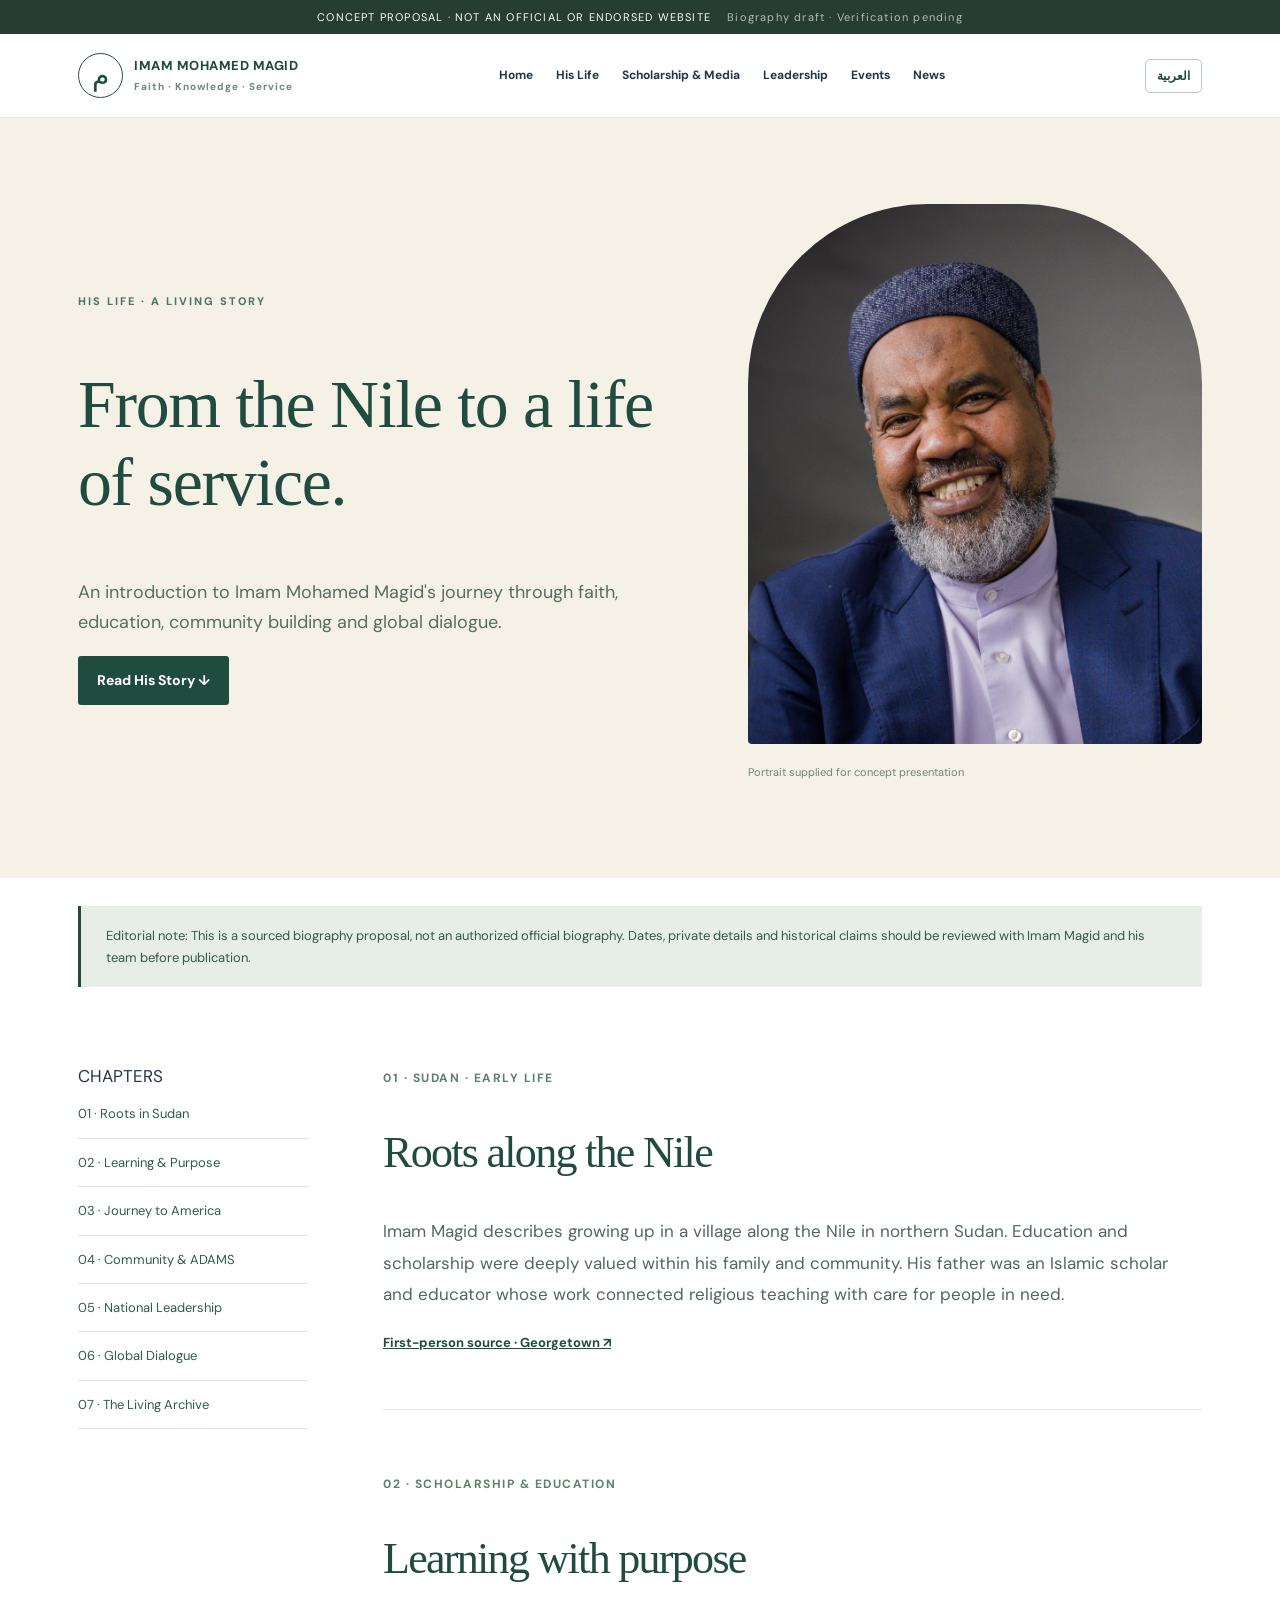
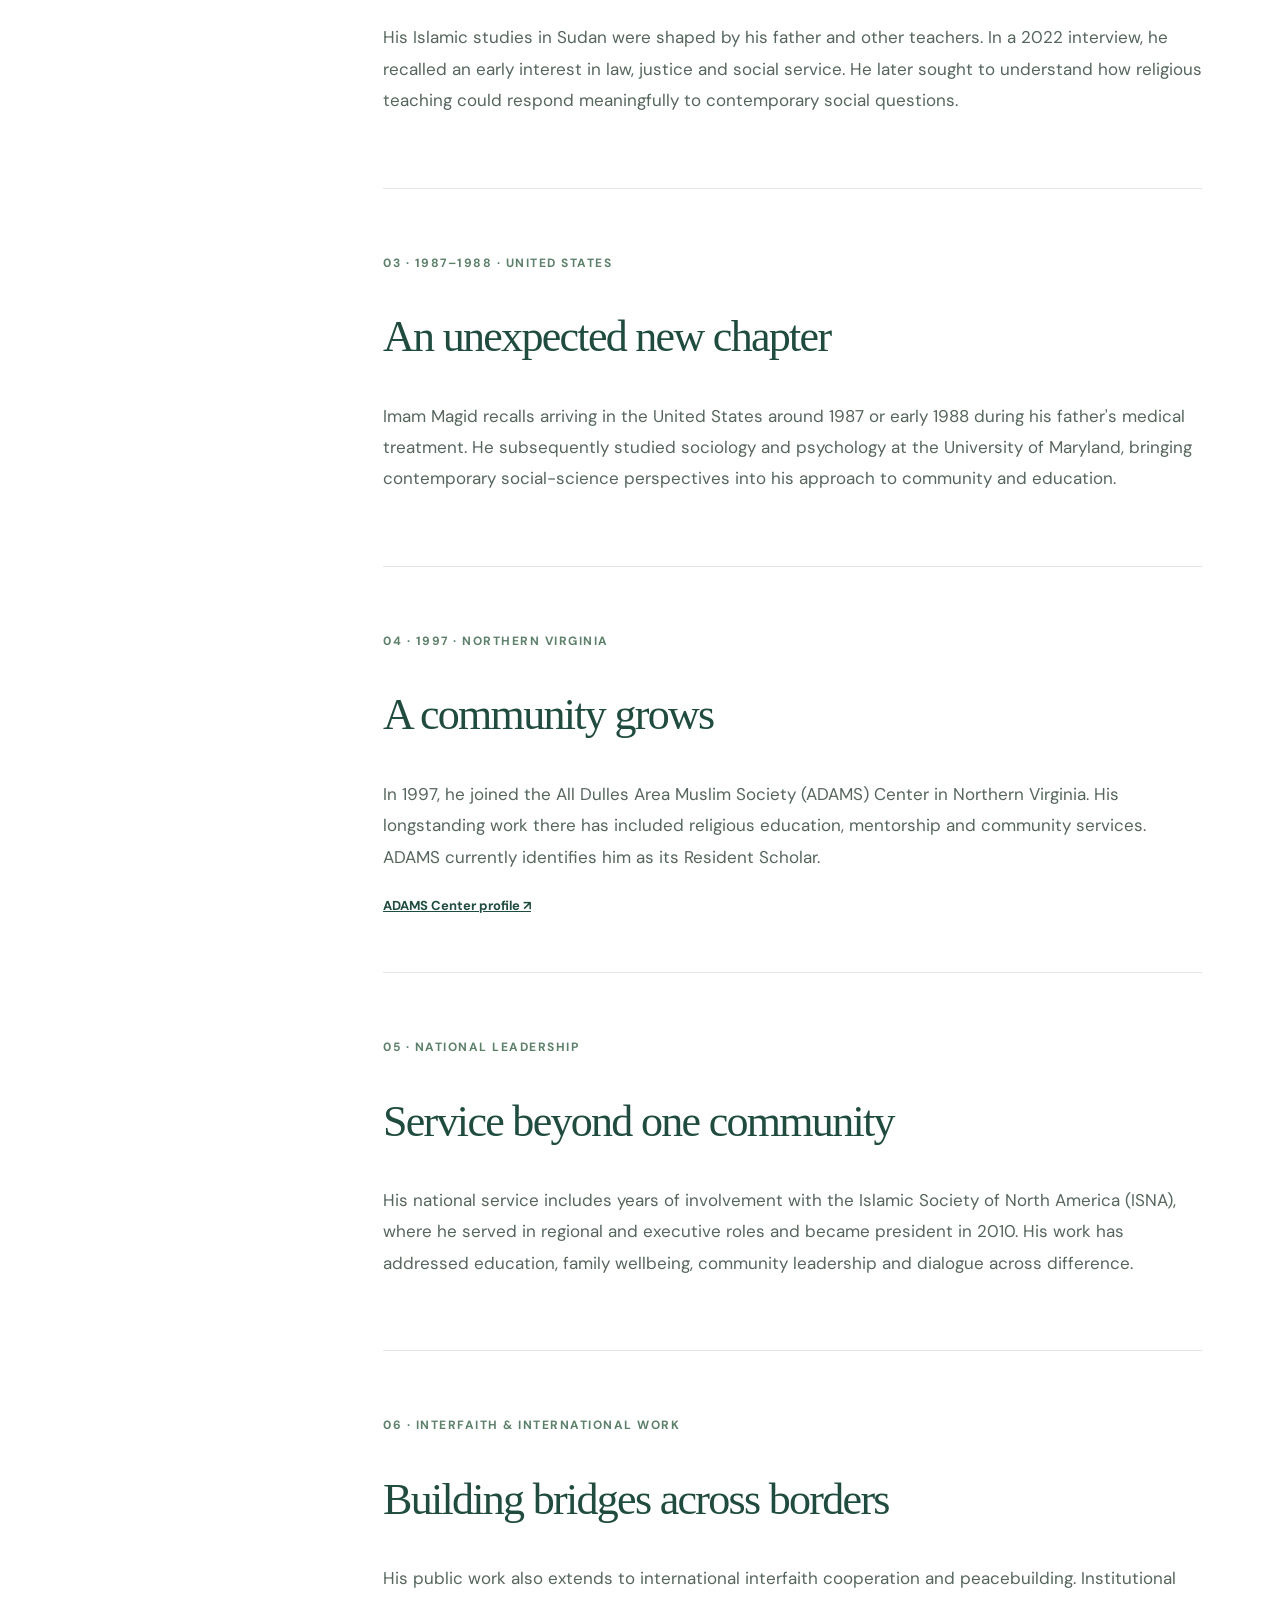
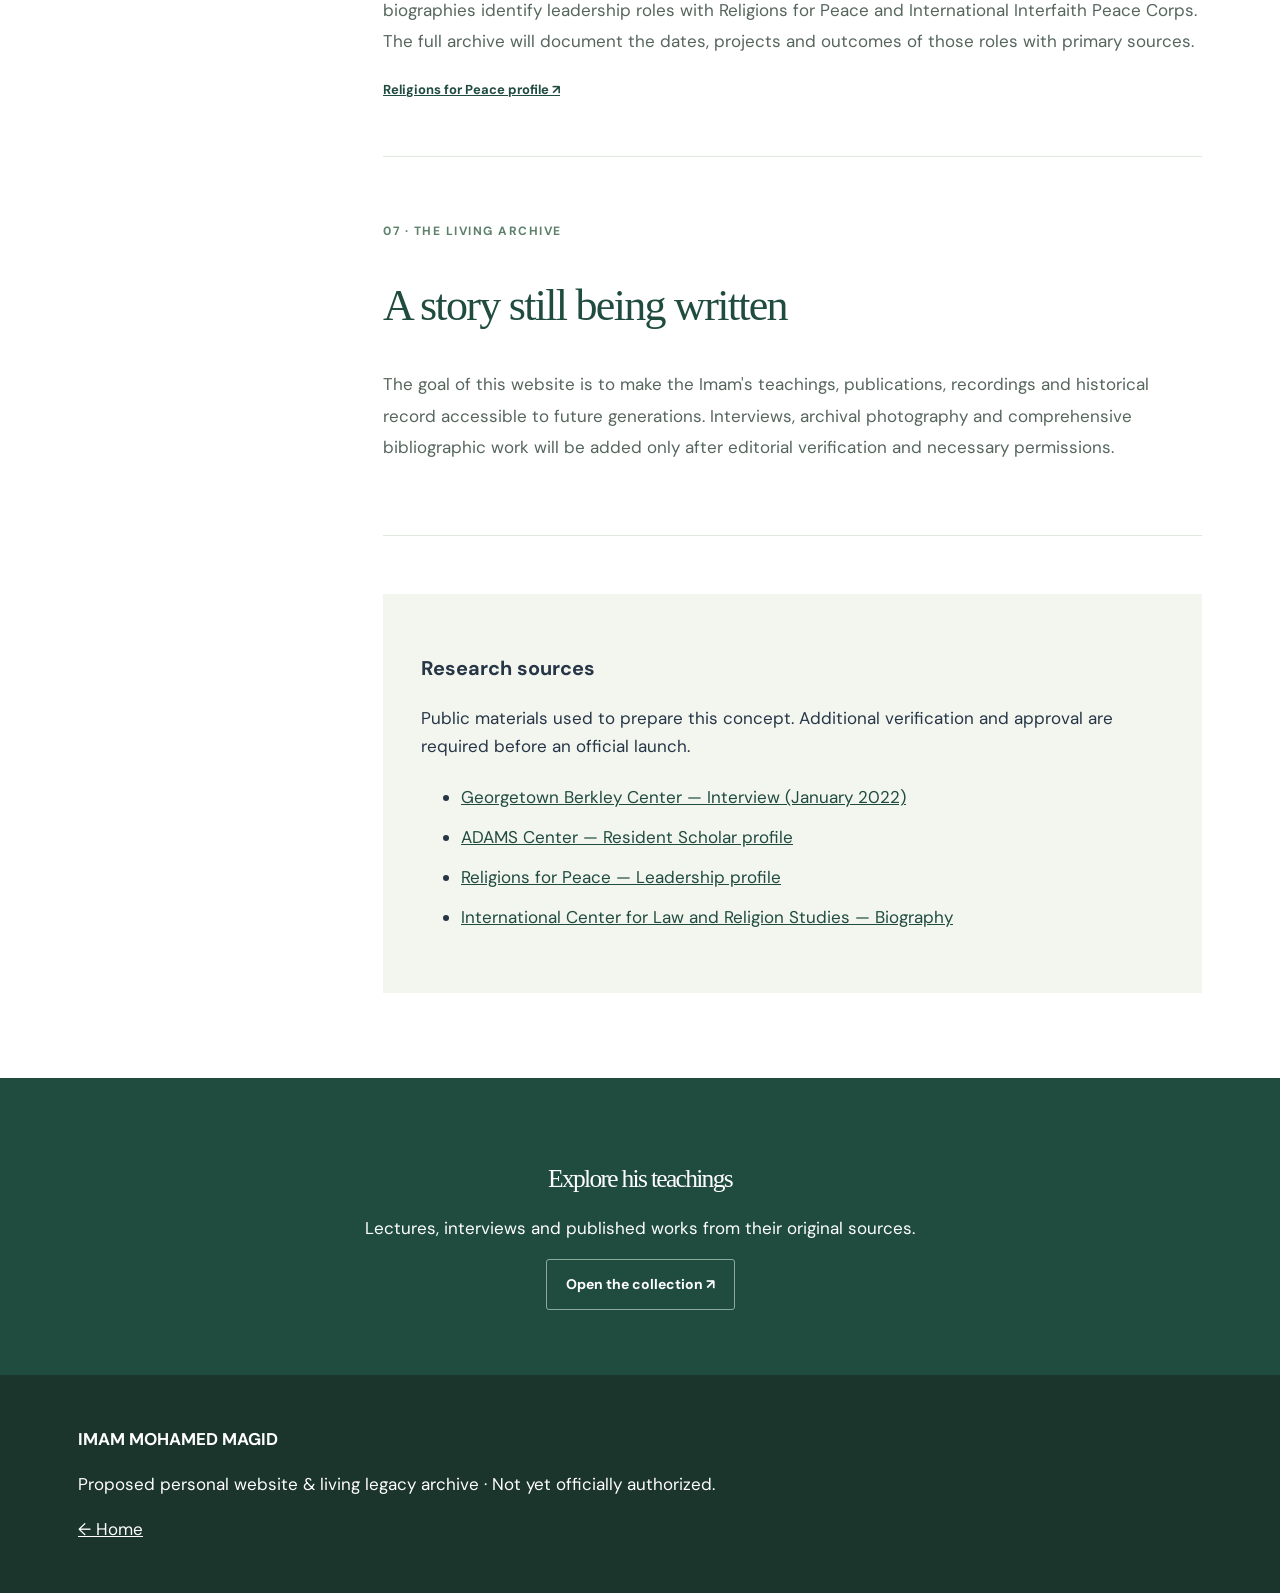
==== commit 60394882: "Unify Arabic meem logo mark across pages" ====
--- a/biography.html
+++ b/biography.html
@@ -1,4 +1,4 @@
-<!doctype html><html lang="en"><head><meta charset="utf-8"><meta name="viewport" content="width=device-width,initial-scale=1"><meta name="robots" content="noindex,nofollow"><meta name="description" content="Research-backed biography preview for Imam Mohamed Magid"><title>His Life | Imam Mohamed Magid — Concept</title><link href="https://fonts.googleapis.com/css2?family=DM+Sans:wght@400;500;600;700&family=Noto+Naskh+Arabic:wght@400;700&display=swap" rel="stylesheet"><link rel="stylesheet" href="styles.css"><style>.bio-hero{background:#f5f1e7;padding:86px 0}.bio-hero-grid{display:grid;grid-template-columns:1.15fr .85fr;gap:56px;align-items:center}.bio-hero h1{font:normal clamp(44px,5.3vw,74px)/1.15 Georgia,serif;letter-spacing:-1.3px;color:#204c40}.bio-hero p{font-size:18px;color:#586e61;max-width:620px}.bio-photo{width:100%;max-height:540px;object-fit:cover;object-position:center 22%;border-radius:180px 180px 4px 4px}.bio-notice{background:#e7ede7;padding:19px 25px;font-size:13px;color:#35594a;border-left:3px solid #204c40}.bio-content{display:grid;grid-template-columns:230px 1fr;gap:75px;padding-top:75px;padding-bottom:85px}.bio-index{position:sticky;top:112px;align-self:start}.bio-index a{display:block;border-bottom:1px solid #e0e8df;padding:13px 0;text-decoration:none;font-size:13px;color:#315c4b}.bio-chapter{padding:0 0 54px;margin:0 0 58px;border-bottom:1px solid #e1e8df;scroll-margin-top:110px}.bio-chapter h2{font:normal clamp(31px,3.5vw,44px)/1.2 Georgia,serif;color:#204c40}.bio-chapter p{color:#56665d;font-size:17px;line-height:1.85}.bio-era{font-size:12px;font-weight:700;color:#5d806b;letter-spacing:1.5px}.bio-link{font-size:13px;font-weight:700;color:#204c40}.bio-sources{background:#f3f5ef;padding:38px;margin-top:50px}.bio-sources li{padding:6px 0}.bio-sources a{color:#204c40}.bio-cta{background:#204c40;color:#fff;padding:65px 25px;text-align:center}.bio-cta h2{color:white}html[dir=rtl] .bio-content{direction:rtl}html[dir=rtl] .bio-hero h1,html[dir=rtl] .bio-chapter h2{font-family:'Noto Naskh Arabic',serif;line-height:1.5}html[dir=rtl] .bio-notice{border-left:0;border-right:3px solid #204c40}@media(max-width:780px){.bio-hero-grid,.bio-content{grid-template-columns:1fr;gap:25px}.bio-hero{padding:45px 0}.bio-photo{max-height:410px}.bio-index{position:static;display:flex;overflow-x:auto;gap:18px}.bio-index a{white-space:nowrap}.bio-content{padding-top:35px}}</style></head><body><div class="proposal">CONCEPT PROPOSAL · NOT AN OFFICIAL OR ENDORSED WEBSITE <span>Biography draft · Verification pending</span></div><header class="header"><div class="wrap nav"><a href="index.html" class="brand"><span class="brand-mark">M</span><span>IMAM MOHAMED MAGID<small>Faith · Knowledge · Service</small></span></a><nav id="nav"><a href="index.html">Home</a><a href="biography.html">His Life</a><a href="resources.html">Scholarship & Media</a><a href="index.html#impact">Leadership</a><a href="events.html">Events</a><a href="news.html">News</a></nav><div class="nav-actions"><button id="bio-lang" aria-label="Switch language">العربية</button><button id="menu" aria-label="Toggle menu">☰</button></div></div></header>
+<!doctype html><html lang="en"><head><meta charset="utf-8"><meta name="viewport" content="width=device-width,initial-scale=1"><meta name="robots" content="noindex,nofollow"><meta name="description" content="Research-backed biography preview for Imam Mohamed Magid"><title>His Life | Imam Mohamed Magid — Concept</title><link href="https://fonts.googleapis.com/css2?family=DM+Sans:wght@400;500;600;700&family=Noto+Naskh+Arabic:wght@400;700&display=swap" rel="stylesheet"><link rel="stylesheet" href="styles.css"><style>.bio-hero{background:#f5f1e7;padding:86px 0}.bio-hero-grid{display:grid;grid-template-columns:1.15fr .85fr;gap:56px;align-items:center}.bio-hero h1{font:normal clamp(44px,5.3vw,74px)/1.15 Georgia,serif;letter-spacing:-1.3px;color:#204c40}.bio-hero p{font-size:18px;color:#586e61;max-width:620px}.bio-photo{width:100%;max-height:540px;object-fit:cover;object-position:center 22%;border-radius:180px 180px 4px 4px}.bio-notice{background:#e7ede7;padding:19px 25px;font-size:13px;color:#35594a;border-left:3px solid #204c40}.bio-content{display:grid;grid-template-columns:230px 1fr;gap:75px;padding-top:75px;padding-bottom:85px}.bio-index{position:sticky;top:112px;align-self:start}.bio-index a{display:block;border-bottom:1px solid #e0e8df;padding:13px 0;text-decoration:none;font-size:13px;color:#315c4b}.bio-chapter{padding:0 0 54px;margin:0 0 58px;border-bottom:1px solid #e1e8df;scroll-margin-top:110px}.bio-chapter h2{font:normal clamp(31px,3.5vw,44px)/1.2 Georgia,serif;color:#204c40}.bio-chapter p{color:#56665d;font-size:17px;line-height:1.85}.bio-era{font-size:12px;font-weight:700;color:#5d806b;letter-spacing:1.5px}.bio-link{font-size:13px;font-weight:700;color:#204c40}.bio-sources{background:#f3f5ef;padding:38px;margin-top:50px}.bio-sources li{padding:6px 0}.bio-sources a{color:#204c40}.bio-cta{background:#204c40;color:#fff;padding:65px 25px;text-align:center}.bio-cta h2{color:white}html[dir=rtl] .bio-content{direction:rtl}html[dir=rtl] .bio-hero h1,html[dir=rtl] .bio-chapter h2{font-family:'Noto Naskh Arabic',serif;line-height:1.5}html[dir=rtl] .bio-notice{border-left:0;border-right:3px solid #204c40}@media(max-width:780px){.bio-hero-grid,.bio-content{grid-template-columns:1fr;gap:25px}.bio-hero{padding:45px 0}.bio-photo{max-height:410px}.bio-index{position:static;display:flex;overflow-x:auto;gap:18px}.bio-index a{white-space:nowrap}.bio-content{padding-top:35px}}</style></head><body><div class="proposal">CONCEPT PROPOSAL · NOT AN OFFICIAL OR ENDORSED WEBSITE <span>Biography draft · Verification pending</span></div><header class="header"><div class="wrap nav"><a href="index.html" class="brand"><span class="brand-mark">م</span><span>IMAM MOHAMED MAGID<small>Faith · Knowledge · Service</small></span></a><nav id="nav"><a href="index.html">Home</a><a href="biography.html">His Life</a><a href="resources.html">Scholarship & Media</a><a href="index.html#impact">Leadership</a><a href="events.html">Events</a><a href="news.html">News</a></nav><div class="nav-actions"><button id="bio-lang" aria-label="Switch language">العربية</button><button id="menu" aria-label="Toggle menu">☰</button></div></div></header>
 <main><section class="bio-hero"><div class="wrap bio-hero-grid"><div><div class="eyebrow">HIS LIFE · A LIVING STORY</div><h1 data-en="From the Nile to a life of service." data-ar="من ضفاف النيل إلى مسيرة من العطاء">From the Nile to a life of service.</h1><p data-en="An introduction to Imam Mohamed Magid's journey through faith, education, community building and global dialogue." data-ar="مدخل إلى مسيرة الإمام محمد ماجد في العلم والإيمان وبناء المجتمع والحوار العالمي.">An introduction to Imam Mohamed Magid's journey through faith, education, community building and global dialogue.</p><a class="button primary" href="#roots" data-en="Read His Story ↓" data-ar="اقرأ سيرته ↓">Read His Story ↓</a></div><div><img class="bio-photo" src="assets/imam-magid-portrait.JPG" alt="Imam Mohamed Magid portrait"><p style="font-size:11px;color:#728477">Portrait supplied for concept presentation</p></div></div></section>
 <div class="wrap" style="padding-top:28px"><div class="bio-notice" data-en="Editorial note: This is a sourced biography proposal, not an authorized official biography. Dates, private details and historical claims should be reviewed with Imam Magid and his team before publication." data-ar="ملاحظة تحريرية: هذه سيرة أولية مستندة إلى مصادر منشورة وليست سيرة رسمية معتمدة. ينبغي مراجعة التواريخ والتفاصيل مع الإمام وفريقه قبل النشر.">Editorial note: This is a sourced biography proposal, not an authorized official biography. Dates, private details and historical claims should be reviewed with Imam Magid and his team before publication.</div></div>
 <div class="wrap bio-content"><aside class="bio-index"><div class="overline">CHAPTERS</div><a href="#roots">01 · Roots in Sudan</a><a href="#education">02 · Learning & Purpose</a><a href="#america">03 · Journey to America</a><a href="#adams">04 · Community & ADAMS</a><a href="#leadership">05 · National Leadership</a><a href="#global">06 · Global Dialogue</a><a href="#legacy">07 · The Living Archive</a></aside><div>
--- a/styles.css
+++ b/styles.css
@@ -1,3 +1,117 @@
 :root{--green:#204c40;--cream:#f5f1e7;--ink:#263646;--muted:#65736d}*{box-sizing:border-box}html{scroll-behavior:smooth}body{margin:0;color:var(--ink);font:16px/1.65 "DM Sans",sans-serif}a{color:inherit}.wrap{max-width:1180px;margin:auto;padding:0 28px}.proposal{text-align:center;background:#263d34;color:white;font-size:11px;letter-spacing:1.2px;padding:8px}.proposal span{margin-left:12px;opacity:.65}.header{position:sticky;top:0;z-index:10;background:#fffffff0;backdrop-filter:blur(14px);border-bottom:1px solid #e5e9e5}.nav{display:flex;align-items:center;justify-content:space-between;gap:20px;min-height:83px}.brand{display:flex;align-items:center;gap:11px;text-decoration:none;color:var(--green);font-weight:800;letter-spacing:.5px;font-size:13px;line-height:1.2}.brand-mark{display:grid;place-items:center;border:1px solid var(--green);border-radius:50%;width:45px;height:45px;font:28px Georgia}.brand small{display:block;font-size:10px;color:#73867b;margin-top:7px;letter-spacing:1px}.nav nav{display:flex;align-items:center;gap:23px}.nav nav a{font-size:12px;text-decoration:none;font-weight:700;white-space:nowrap}.nav-actions{display:flex;gap:8px}.nav-actions button{background:none;color:var(--green);border:1px solid #b9c9bc;border-radius:5px;padding:8px 11px;cursor:pointer;font:600 12px "DM Sans",sans-serif}#menu{display:none}.hero{background:var(--cream);padding:92px 0 74px}.hero-grid{display:grid;grid-template-columns:1.12fr .88fr;align-items:center;gap:58px}.eyebrow,.section-overline,.kicker{font-size:11px;font-weight:800;letter-spacing:2px;color:#507466}.eyeline{display:inline-block;width:20px;height:1px;background:#507466;vertical-align:middle;margin-right:8px}.hero h1,h2{font-family:Georgia,serif;line-height:1.15;letter-spacing:-1.7px;color:var(--green);font-weight:400}.hero h1{font-size:clamp(42px,5.5vw,72px);margin:23px 0}.hero h1 em,h2 em{font-weight:400}.hero p{font-size:18px;max-width:540px;color:#53675a}.buttons{display:flex;gap:12px;margin:30px 0;flex-wrap:wrap}.button{display:inline-block;text-decoration:none;font-size:13px;font-weight:700;padding:13px 19px;border-radius:3px}.primary{background:var(--green);color:#fff}.secondary{border:1px solid #a1b5a9;color:var(--green)}.hero-foot{font-size:12px;color:#6d8071}.gold-dot{font-size:20px;color:#9b9a71}.portrait-panel{aspect-ratio:4/5;max-height:530px;background:linear-gradient(135deg,#d6e1d7,#adc6b6);position:relative;border-radius:180px 180px 4px 4px;overflow:hidden}.portrait-center{display:grid;place-items:center;min-height:85%;position:relative}.portrait-emblem{position:absolute;font:normal 290px Georgia;color:#ffffff5e}.portrait-placeholder{position:relative;text-align:center;background:#ffffffe2;color:var(--green);padding:16px 30px}.portrait-placeholder strong,.portrait-placeholder small{display:block}.portrait-placeholder small{font-size:11px}.portrait-caption{display:flex;justify-content:space-between;padding:14px;background:#ffffffbd;font-size:10px;font-weight:700;letter-spacing:.5px}.hero-visual-note{text-align:right;margin-top:7px;font-size:10px;color:#6f8077}.section{padding:96px 0}.section h2{font-size:clamp(35px,4.3vw,55px);margin:18px 0 24px}.intro-grid,.section-row,.impact-grid,.archive-grid{display:grid;grid-template-columns:1fr 1fr;gap:60px;align-items:center}.intro-grid p,.section-row p,.impact-grid p,.archive-grid p{color:#627068}.large{font-size:19px}.text-link{font-size:13px;font-weight:700;color:var(--green)}.milestone-grid,.topic-grid{display:grid;grid-template-columns:repeat(4,1fr);gap:14px;margin-top:45px}.milestone{border-top:2px solid var(--green);background:#f6f7f3;padding:19px}.milestone span{color:#9dad9f;font-size:12px}.milestone h3{font:30px Georgia;color:var(--green);margin:9px 0}.milestone p{font-size:13px;color:#69786b}.source-line{font-size:11px;color:#8c988e;margin-top:23px}.teachings{background:var(--green);color:white}.teachings h2,.impact h2{color:white}.section-overline.light{color:#bdcebf}.teachings .section-row p,.impact p{color:#d5e2d7}.topic{border:1px solid #719586;text-decoration:none;color:white;padding:25px 15px;min-height:135px;display:flex;flex-direction:column;justify-content:space-between;font-weight:700;font-size:14px}.topic-icon{font-size:30px}.topic b{text-align:right}.media-grid{display:grid;grid-template-columns:repeat(3,1fr);gap:20px;margin-top:43px}.media-card{border:1px solid #e4e9e4;overflow:hidden}.card-art{height:175px;background:#e0e9df;padding:19px;display:flex;flex-direction:column;justify-content:space-between;color:var(--green);font-size:11px;letter-spacing:1px}.art2{background:#e9e2d5}.art3{background:#cadbd4}.art-symbol{text-align:center;font:64px Georgia}.card-detail{padding:24px}.card-detail h3{font:22px/1.3 Georgia;color:var(--green)}.card-detail p{font-size:14px;color:#5d6f63;min-height:64px}.card-detail a{color:var(--green);font-size:13px;font-weight:700}.impact{background:#204c40}.impact-list>div{border-bottom:1px solid #53796b;color:white;padding:17px}.impact-list span{font-size:11px;color:#b0ccbb}.impact-list h3{margin:4px 0;font-size:18px}.impact-list p{margin:0;font-size:13px}.button.cream{background:#eeeadd;color:var(--green);margin-top:16px}.event-list{margin-top:35px}.event{display:flex;gap:23px;align-items:center;border-bottom:1px solid #e0e7e0;padding:24px 8px;text-decoration:none}.event-date{min-width:85px;color:var(--green);display:flex;flex-direction:column}.event-date b{font:25px Georgia}.event-date span{font-size:10px}.event h3{margin:2px 0;color:var(--green)}.event p{margin:0;color:#718078;font-size:13px}.event-arrow{margin-left:auto}.archive{background:#eff2ed}.archive-stack{display:grid;gap:12px}.archive-tile{background:white;padding:20px;display:grid;grid-template-columns:30px 1fr;gap:5px 12px}.archive-tile span{grid-row:span 2;color:#779284;font-size:12px}.archive-tile strong{color:var(--green)}.archive-tile small{font-size:12px;color:#839085}.archive-note{font-size:12px}.closing{text-align:center;background:var(--cream);padding:85px 0}.closing h2{font-size:clamp(36px,4vw,53px)}.closing>div>span{font-size:12px;letter-spacing:2px;color:#719080}.closing-button{background:var(--green);color:white;margin-top:20px}footer{background:#1b342c;color:#fff;padding:50px 0}.footer-grid{display:flex;justify-content:space-between;gap:20px}.footer-brand{font-weight:800}.footer-brand small{display:block;font-weight:400}.footer-links{display:flex;gap:15px;flex-wrap:wrap;font-size:12px}.footer-links a{text-decoration:none}.disclaimer{font-size:11px;opacity:.7}@media(max-width:900px){.nav nav{display:none;position:absolute;top:78px;left:0;right:0;background:white;padding:20px;flex-direction:column}.nav nav.open{display:flex}#menu{display:block}.hero-grid,.intro-grid,.section-row,.impact-grid,.archive-grid{grid-template-columns:1fr}.hero{padding:60px 0}.portrait-panel{max-height:450px}.milestone-grid,.topic-grid{grid-template-columns:repeat(2,1fr)}.media-grid{grid-template-columns:1fr}.section{padding:65px 0}}@media(max-width:500px){.wrap{padding:0 20px}.hero h1{font-size:43px}.milestone-grid,.topic-grid{grid-template-columns:1fr}.footer-grid{flex-direction:column}.brand{font-size:11px}.proposal span{display:block}}html[dir=rtl] body{text-align:right}html[dir=rtl] .hero-grid{direction:rtl}html[dir=rtl] h1,html[dir=rtl] h2{font-family:"Noto Naskh Arabic",serif;line-height:1.5}
 /* Authentic supplied portrait replaces the original placeholder */
 .portrait-center{min-height:0;height:calc(100% - 48px);overflow:hidden}.imam-portrait{display:block;width:100%;height:100%;object-fit:cover;object-position:center 32%}.portrait-panel{background:#dbe6dc}.portrait-caption{position:absolute;bottom:0;left:0;right:0;height:48px;align-items:center}
+
+
+/* Homepage V4 — mobile-first editorial redesign */
+body{font-size:17px;line-height:1.65}
+.home .hero{padding:70px 0}
+.hero{padding:70px 0 64px}
+.hero-grid{gap:46px}
+.hero h1{font-size:clamp(47px,5.4vw,75px);line-height:1.13;letter-spacing:-1.35px;margin:15px 0 19px}
+.hero p{font-size:17px;line-height:1.75}
+.buttons{margin:26px 0 0}
+.button{font-size:14px;min-height:47px;display:inline-flex;align-items:center;justify-content:center}
+.portrait-panel{max-height:580px;aspect-ratio:4/5;border-radius:185px 185px 7px 7px}
+.hero-visual{min-width:0}
+.section{padding:74px 0}
+.section h2{font-size:clamp(36px,4.4vw,53px);line-height:1.23;letter-spacing:-.9px}
+.section-row,.intro-grid{gap:38px}
+.intro-grid p,.section-row p,.impact-grid p,.archive-grid p{line-height:1.75}
+.milestone-grid{gap:0;margin-top:34px;border-top:1px solid #cad8ce;border-bottom:1px solid #cad8ce}
+.milestone{background:transparent;border:0;border-right:1px solid #dbe5dd;padding:22px 18px}
+.milestone:last-child{border-right:0}
+.milestone h3{font-size:28px}
+.milestone p{font-size:14px;line-height:1.6}
+.topic-grid{gap:12px;margin-top:28px}
+.topic{min-height:132px;font-size:16px;padding:20px;border-radius:6px}
+.topic-icon{font-size:28px}
+.media-grid{gap:18px;margin-top:29px}
+.media-card{border-radius:9px;overflow:hidden;box-shadow:0 7px 20px rgba(34,68,45,.05)}
+.card-art{height:180px}
+.card-detail{padding:22px}
+.card-detail h3{font-size:23px;margin:10px 0}
+.card-detail p{font-size:14px;line-height:1.6;min-height:0}
+.editorial-photo{padding:0;position:relative;overflow:hidden;background:#dce9df}
+.editorial-photo img{width:100%;height:100%;object-fit:cover;object-position:center 28%;display:block;filter:saturate(.85)}
+.photo-label{position:absolute;bottom:0;left:0;right:0;background:linear-gradient(transparent,#142e27d9);padding:28px 14px 12px;color:white;font-size:11px;font-weight:700;letter-spacing:.8px}
+.editorial-word{font:600 20px/1.4 Georgia,serif;letter-spacing:1.5px;text-align:center;max-width:215px;margin:auto}
+.impact-grid{gap:40px}
+.impact-list>div{padding:16px 0}
+.event{gap:18px;padding:20px 4px}
+.event h3{font-size:19px}
+.archive-tile{border-radius:7px}
+.closing{padding:65px 0}
+@media(max-width:900px){
+.hero{padding:40px 0 48px}.hero-grid{gap:24px}
+.hero-copy{display:contents}
+.hero .eyebrow,.hero h1,.hero-copy p,.hero .buttons{grid-column:1}
+.hero .eyebrow{order:1}.hero h1{order:2;margin:2px 0 0}.hero-visual{order:3}.hero-copy p{order:4;margin:0}.hero .buttons{order:5}
+.hero h1{font-size:clamp(41px,6vw,62px)}
+.hero-visual{width:100%}
+.portrait-panel{width:100%;max-height:600px;aspect-ratio:5/4;border-radius:150px 150px 6px 6px}
+.portrait-caption{height:45px}
+.section{padding:52px 0}
+.section-row,.intro-grid,.impact-grid,.archive-grid{gap:16px}
+.section h2{margin:10px 0 13px}
+.milestone-grid{grid-template-columns:repeat(2,minmax(0,1fr))}
+.milestone:nth-child(2){border-right:0}
+.milestone:nth-child(n+3){border-top:1px solid #dbe5dd}
+.topic-grid{grid-template-columns:repeat(2,minmax(0,1fr))}
+.media-grid{grid-template-columns:repeat(2,minmax(0,1fr))}
+}
+@media(max-width:600px){
+.wrap{padding-left:22px;padding-right:22px}
+.proposal{font-size:9px;line-height:1.45;padding:7px 15px;letter-spacing:.5px}
+.nav{min-height:69px}
+.brand{font-size:11px}.brand-mark{width:37px;height:37px;font-size:22px}.brand small{font-size:9px}
+.hero{padding:33px 0 37px}
+.hero-grid{display:flex;flex-direction:column;align-items:stretch;gap:14px}
+.hero-copy{display:contents}
+.hero .eyebrow{order:0;font-size:10px;letter-spacing:1.2px}
+.hero h1{order:1;font-size:clamp(39px,10vw,51px);line-height:1.16;margin:0}
+.hero-visual{order:2;margin:5px 0 0}
+.portrait-panel{width:100%;aspect-ratio:1/1.02;max-height:470px;border-radius:160px 160px 5px 5px}
+.imam-portrait{object-position:center 26%}
+.portrait-caption{padding:10px 14px;font-size:9px}
+.portrait-caption small{font-size:8px}
+.hero-copy p{order:3;font-size:16px;line-height:1.6;margin:7px 0 0}
+.hero .buttons{order:4;margin:7px 0 0;display:grid;grid-template-columns:1fr 1fr;gap:9px}
+.hero .button{padding:11px 7px;text-align:center;font-size:12px}
+.section{padding:47px 0}
+.section-overline,.eyebrow{font-size:10px;letter-spacing:1.1px}
+.section h2{font-size:clamp(33px,8vw,42px);line-height:1.2;margin:9px 0 12px}
+.large{font-size:17px}
+.intro-grid p,.section-row p,.impact-grid p,.archive-grid p{font-size:15px;line-height:1.7}
+.intro-grid p + p{margin-top:7px}
+.milestone-grid{margin-top:26px;grid-template-columns:1fr 1fr}
+.milestone{padding:15px 12px}
+.milestone h3{font-size:24px;margin:5px 0}
+.milestone p{font-size:12px;line-height:1.5;margin:5px 0}
+.source-line{font-size:11px;line-height:1.6}
+.topic-grid{grid-template-columns:1fr 1fr;gap:9px;margin-top:24px}
+.topic{min-height:110px;font-size:13px;padding:15px 13px}
+.topic-icon{font-size:23px}
+.media-grid{grid-template-columns:1fr;gap:17px;margin-top:22px}
+.media-card{display:grid;grid-template-columns:118px minmax(0,1fr);min-height:171px}
+.card-art{height:100%;min-height:171px;padding:11px}
+.card-detail{padding:15px 14px}
+.card-detail .kicker{font-size:9px;letter-spacing:.6px}
+.card-detail h3{font-size:19px;line-height:1.3;margin:6px 0}
+.card-detail p{font-size:12px;line-height:1.45;margin:6px 0}
+.card-detail a{font-size:12px}
+.editorial-word{font-size:14px;letter-spacing:.5px}
+.card-art>span:first-child,.card-art>small{font-size:9px}
+.art-symbol{font-size:39px}
+.impact-list{margin-top:7px}
+.impact-list h3{font-size:17px}
+.event-date{min-width:67px}.event-date b{font-size:21px}
+.event h3{font-size:16px}.event p{font-size:12px}
+.archive-stack{gap:8px}
+.archive-tile{padding:14px}
+.archive-note{font-size:13px}
+.closing{padding:50px 0}
+.closing h2{font-size:35px}
+.footer-grid{gap:23px}
+}
+@media(prefers-reduced-motion:reduce){*{scroll-behavior:auto!important;transition:none!important}}
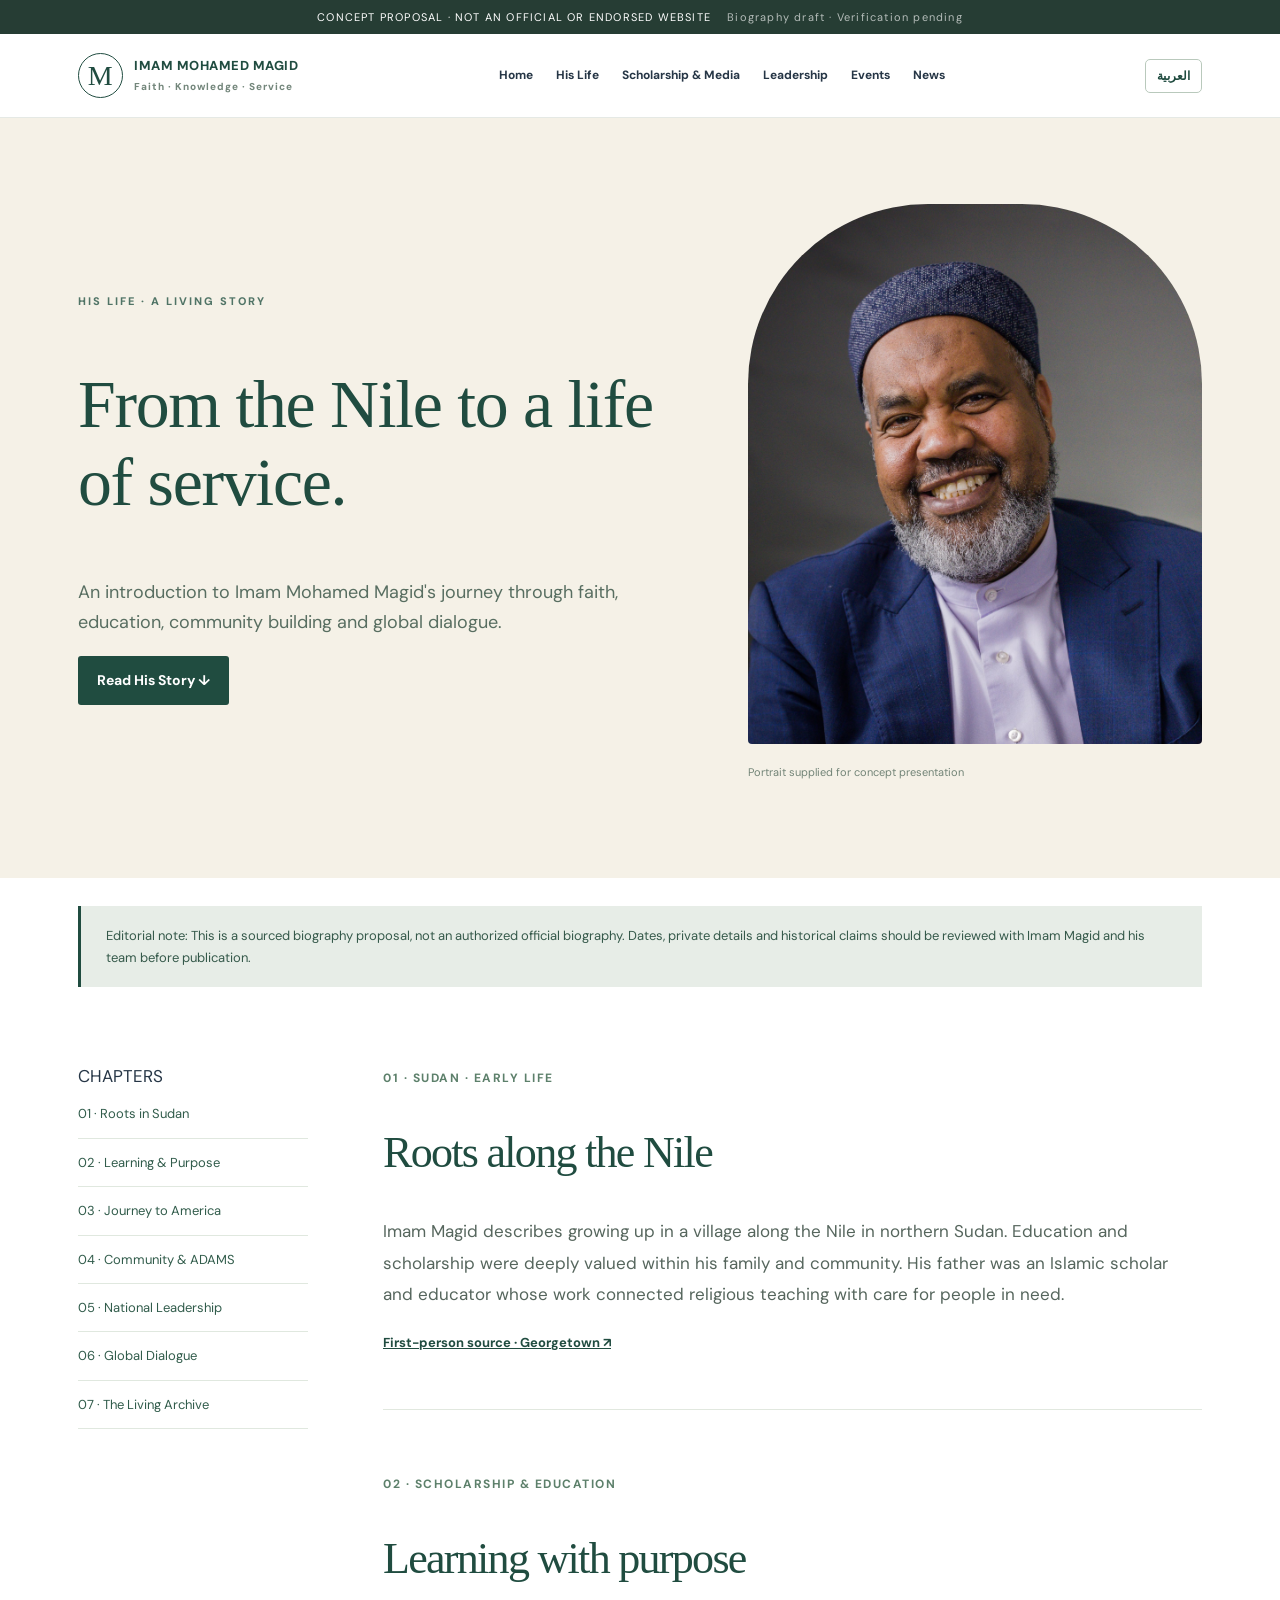
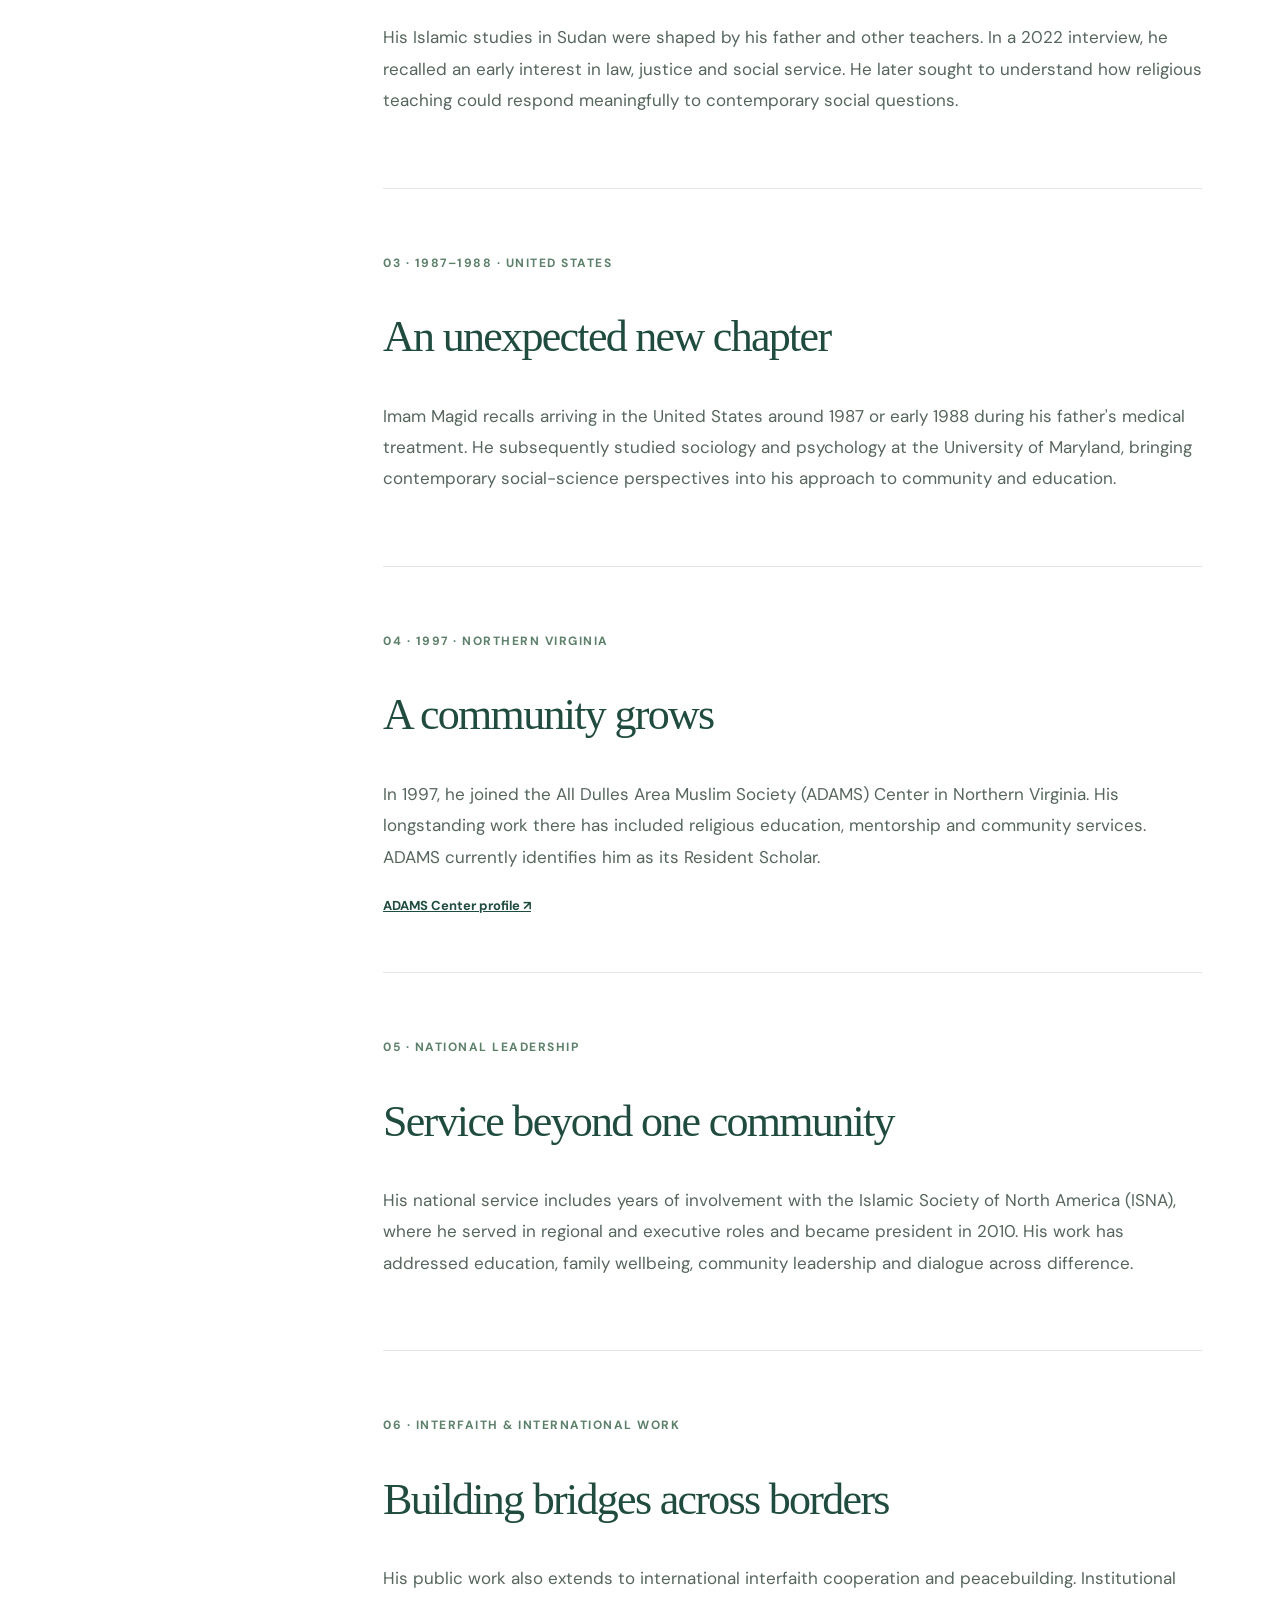
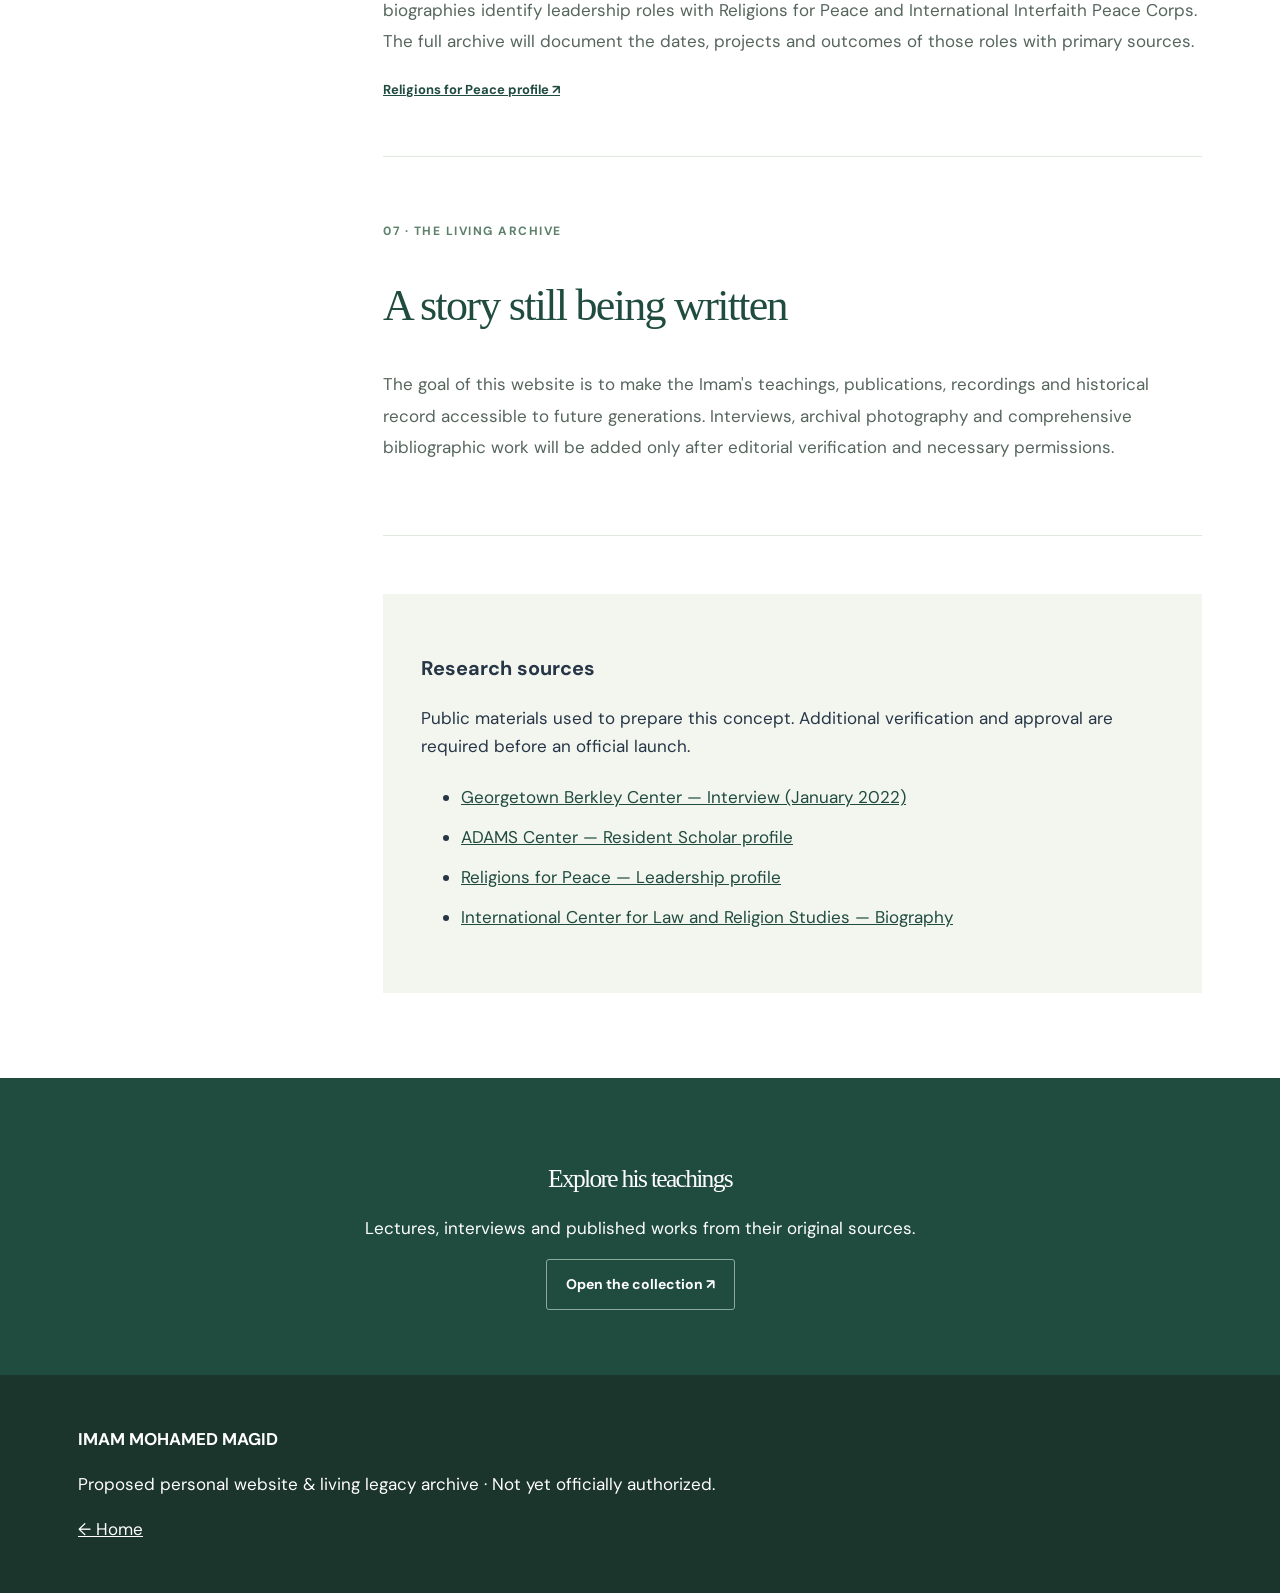
==== commit fdd954c6: "Use consistent Latin M logo mark" ====
--- a/biography.html
+++ b/biography.html
@@ -1,4 +1,4 @@
-<!doctype html><html lang="en"><head><meta charset="utf-8"><meta name="viewport" content="width=device-width,initial-scale=1"><meta name="robots" content="noindex,nofollow"><meta name="description" content="Research-backed biography preview for Imam Mohamed Magid"><title>His Life | Imam Mohamed Magid — Concept</title><link href="https://fonts.googleapis.com/css2?family=DM+Sans:wght@400;500;600;700&family=Noto+Naskh+Arabic:wght@400;700&display=swap" rel="stylesheet"><link rel="stylesheet" href="styles.css"><style>.bio-hero{background:#f5f1e7;padding:86px 0}.bio-hero-grid{display:grid;grid-template-columns:1.15fr .85fr;gap:56px;align-items:center}.bio-hero h1{font:normal clamp(44px,5.3vw,74px)/1.15 Georgia,serif;letter-spacing:-1.3px;color:#204c40}.bio-hero p{font-size:18px;color:#586e61;max-width:620px}.bio-photo{width:100%;max-height:540px;object-fit:cover;object-position:center 22%;border-radius:180px 180px 4px 4px}.bio-notice{background:#e7ede7;padding:19px 25px;font-size:13px;color:#35594a;border-left:3px solid #204c40}.bio-content{display:grid;grid-template-columns:230px 1fr;gap:75px;padding-top:75px;padding-bottom:85px}.bio-index{position:sticky;top:112px;align-self:start}.bio-index a{display:block;border-bottom:1px solid #e0e8df;padding:13px 0;text-decoration:none;font-size:13px;color:#315c4b}.bio-chapter{padding:0 0 54px;margin:0 0 58px;border-bottom:1px solid #e1e8df;scroll-margin-top:110px}.bio-chapter h2{font:normal clamp(31px,3.5vw,44px)/1.2 Georgia,serif;color:#204c40}.bio-chapter p{color:#56665d;font-size:17px;line-height:1.85}.bio-era{font-size:12px;font-weight:700;color:#5d806b;letter-spacing:1.5px}.bio-link{font-size:13px;font-weight:700;color:#204c40}.bio-sources{background:#f3f5ef;padding:38px;margin-top:50px}.bio-sources li{padding:6px 0}.bio-sources a{color:#204c40}.bio-cta{background:#204c40;color:#fff;padding:65px 25px;text-align:center}.bio-cta h2{color:white}html[dir=rtl] .bio-content{direction:rtl}html[dir=rtl] .bio-hero h1,html[dir=rtl] .bio-chapter h2{font-family:'Noto Naskh Arabic',serif;line-height:1.5}html[dir=rtl] .bio-notice{border-left:0;border-right:3px solid #204c40}@media(max-width:780px){.bio-hero-grid,.bio-content{grid-template-columns:1fr;gap:25px}.bio-hero{padding:45px 0}.bio-photo{max-height:410px}.bio-index{position:static;display:flex;overflow-x:auto;gap:18px}.bio-index a{white-space:nowrap}.bio-content{padding-top:35px}}</style></head><body><div class="proposal">CONCEPT PROPOSAL · NOT AN OFFICIAL OR ENDORSED WEBSITE <span>Biography draft · Verification pending</span></div><header class="header"><div class="wrap nav"><a href="index.html" class="brand"><span class="brand-mark">م</span><span>IMAM MOHAMED MAGID<small>Faith · Knowledge · Service</small></span></a><nav id="nav"><a href="index.html">Home</a><a href="biography.html">His Life</a><a href="resources.html">Scholarship & Media</a><a href="index.html#impact">Leadership</a><a href="events.html">Events</a><a href="news.html">News</a></nav><div class="nav-actions"><button id="bio-lang" aria-label="Switch language">العربية</button><button id="menu" aria-label="Toggle menu">☰</button></div></div></header>
+<!doctype html><html lang="en"><head><meta charset="utf-8"><meta name="viewport" content="width=device-width,initial-scale=1"><meta name="robots" content="noindex,nofollow"><meta name="description" content="Research-backed biography preview for Imam Mohamed Magid"><title>His Life | Imam Mohamed Magid — Concept</title><link href="https://fonts.googleapis.com/css2?family=DM+Sans:wght@400;500;600;700&family=Noto+Naskh+Arabic:wght@400;700&display=swap" rel="stylesheet"><link rel="stylesheet" href="styles.css"><style>.bio-hero{background:#f5f1e7;padding:86px 0}.bio-hero-grid{display:grid;grid-template-columns:1.15fr .85fr;gap:56px;align-items:center}.bio-hero h1{font:normal clamp(44px,5.3vw,74px)/1.15 Georgia,serif;letter-spacing:-1.3px;color:#204c40}.bio-hero p{font-size:18px;color:#586e61;max-width:620px}.bio-photo{width:100%;max-height:540px;object-fit:cover;object-position:center 22%;border-radius:180px 180px 4px 4px}.bio-notice{background:#e7ede7;padding:19px 25px;font-size:13px;color:#35594a;border-left:3px solid #204c40}.bio-content{display:grid;grid-template-columns:230px 1fr;gap:75px;padding-top:75px;padding-bottom:85px}.bio-index{position:sticky;top:112px;align-self:start}.bio-index a{display:block;border-bottom:1px solid #e0e8df;padding:13px 0;text-decoration:none;font-size:13px;color:#315c4b}.bio-chapter{padding:0 0 54px;margin:0 0 58px;border-bottom:1px solid #e1e8df;scroll-margin-top:110px}.bio-chapter h2{font:normal clamp(31px,3.5vw,44px)/1.2 Georgia,serif;color:#204c40}.bio-chapter p{color:#56665d;font-size:17px;line-height:1.85}.bio-era{font-size:12px;font-weight:700;color:#5d806b;letter-spacing:1.5px}.bio-link{font-size:13px;font-weight:700;color:#204c40}.bio-sources{background:#f3f5ef;padding:38px;margin-top:50px}.bio-sources li{padding:6px 0}.bio-sources a{color:#204c40}.bio-cta{background:#204c40;color:#fff;padding:65px 25px;text-align:center}.bio-cta h2{color:white}html[dir=rtl] .bio-content{direction:rtl}html[dir=rtl] .bio-hero h1,html[dir=rtl] .bio-chapter h2{font-family:'Noto Naskh Arabic',serif;line-height:1.5}html[dir=rtl] .bio-notice{border-left:0;border-right:3px solid #204c40}@media(max-width:780px){.bio-hero-grid,.bio-content{grid-template-columns:1fr;gap:25px}.bio-hero{padding:45px 0}.bio-photo{max-height:410px}.bio-index{position:static;display:flex;overflow-x:auto;gap:18px}.bio-index a{white-space:nowrap}.bio-content{padding-top:35px}}</style></head><body><div class="proposal">CONCEPT PROPOSAL · NOT AN OFFICIAL OR ENDORSED WEBSITE <span>Biography draft · Verification pending</span></div><header class="header"><div class="wrap nav"><a href="index.html" class="brand"><span class="brand-mark">M</span><span>IMAM MOHAMED MAGID<small>Faith · Knowledge · Service</small></span></a><nav id="nav"><a href="index.html">Home</a><a href="biography.html">His Life</a><a href="resources.html">Scholarship & Media</a><a href="index.html#impact">Leadership</a><a href="events.html">Events</a><a href="news.html">News</a></nav><div class="nav-actions"><button id="bio-lang" aria-label="Switch language">العربية</button><button id="menu" aria-label="Toggle menu">☰</button></div></div></header>
 <main><section class="bio-hero"><div class="wrap bio-hero-grid"><div><div class="eyebrow">HIS LIFE · A LIVING STORY</div><h1 data-en="From the Nile to a life of service." data-ar="من ضفاف النيل إلى مسيرة من العطاء">From the Nile to a life of service.</h1><p data-en="An introduction to Imam Mohamed Magid's journey through faith, education, community building and global dialogue." data-ar="مدخل إلى مسيرة الإمام محمد ماجد في العلم والإيمان وبناء المجتمع والحوار العالمي.">An introduction to Imam Mohamed Magid's journey through faith, education, community building and global dialogue.</p><a class="button primary" href="#roots" data-en="Read His Story ↓" data-ar="اقرأ سيرته ↓">Read His Story ↓</a></div><div><img class="bio-photo" src="assets/imam-magid-portrait.JPG" alt="Imam Mohamed Magid portrait"><p style="font-size:11px;color:#728477">Portrait supplied for concept presentation</p></div></div></section>
 <div class="wrap" style="padding-top:28px"><div class="bio-notice" data-en="Editorial note: This is a sourced biography proposal, not an authorized official biography. Dates, private details and historical claims should be reviewed with Imam Magid and his team before publication." data-ar="ملاحظة تحريرية: هذه سيرة أولية مستندة إلى مصادر منشورة وليست سيرة رسمية معتمدة. ينبغي مراجعة التواريخ والتفاصيل مع الإمام وفريقه قبل النشر.">Editorial note: This is a sourced biography proposal, not an authorized official biography. Dates, private details and historical claims should be reviewed with Imam Magid and his team before publication.</div></div>
 <div class="wrap bio-content"><aside class="bio-index"><div class="overline">CHAPTERS</div><a href="#roots">01 · Roots in Sudan</a><a href="#education">02 · Learning & Purpose</a><a href="#america">03 · Journey to America</a><a href="#adams">04 · Community & ADAMS</a><a href="#leadership">05 · National Leadership</a><a href="#global">06 · Global Dialogue</a><a href="#legacy">07 · The Living Archive</a></aside><div>
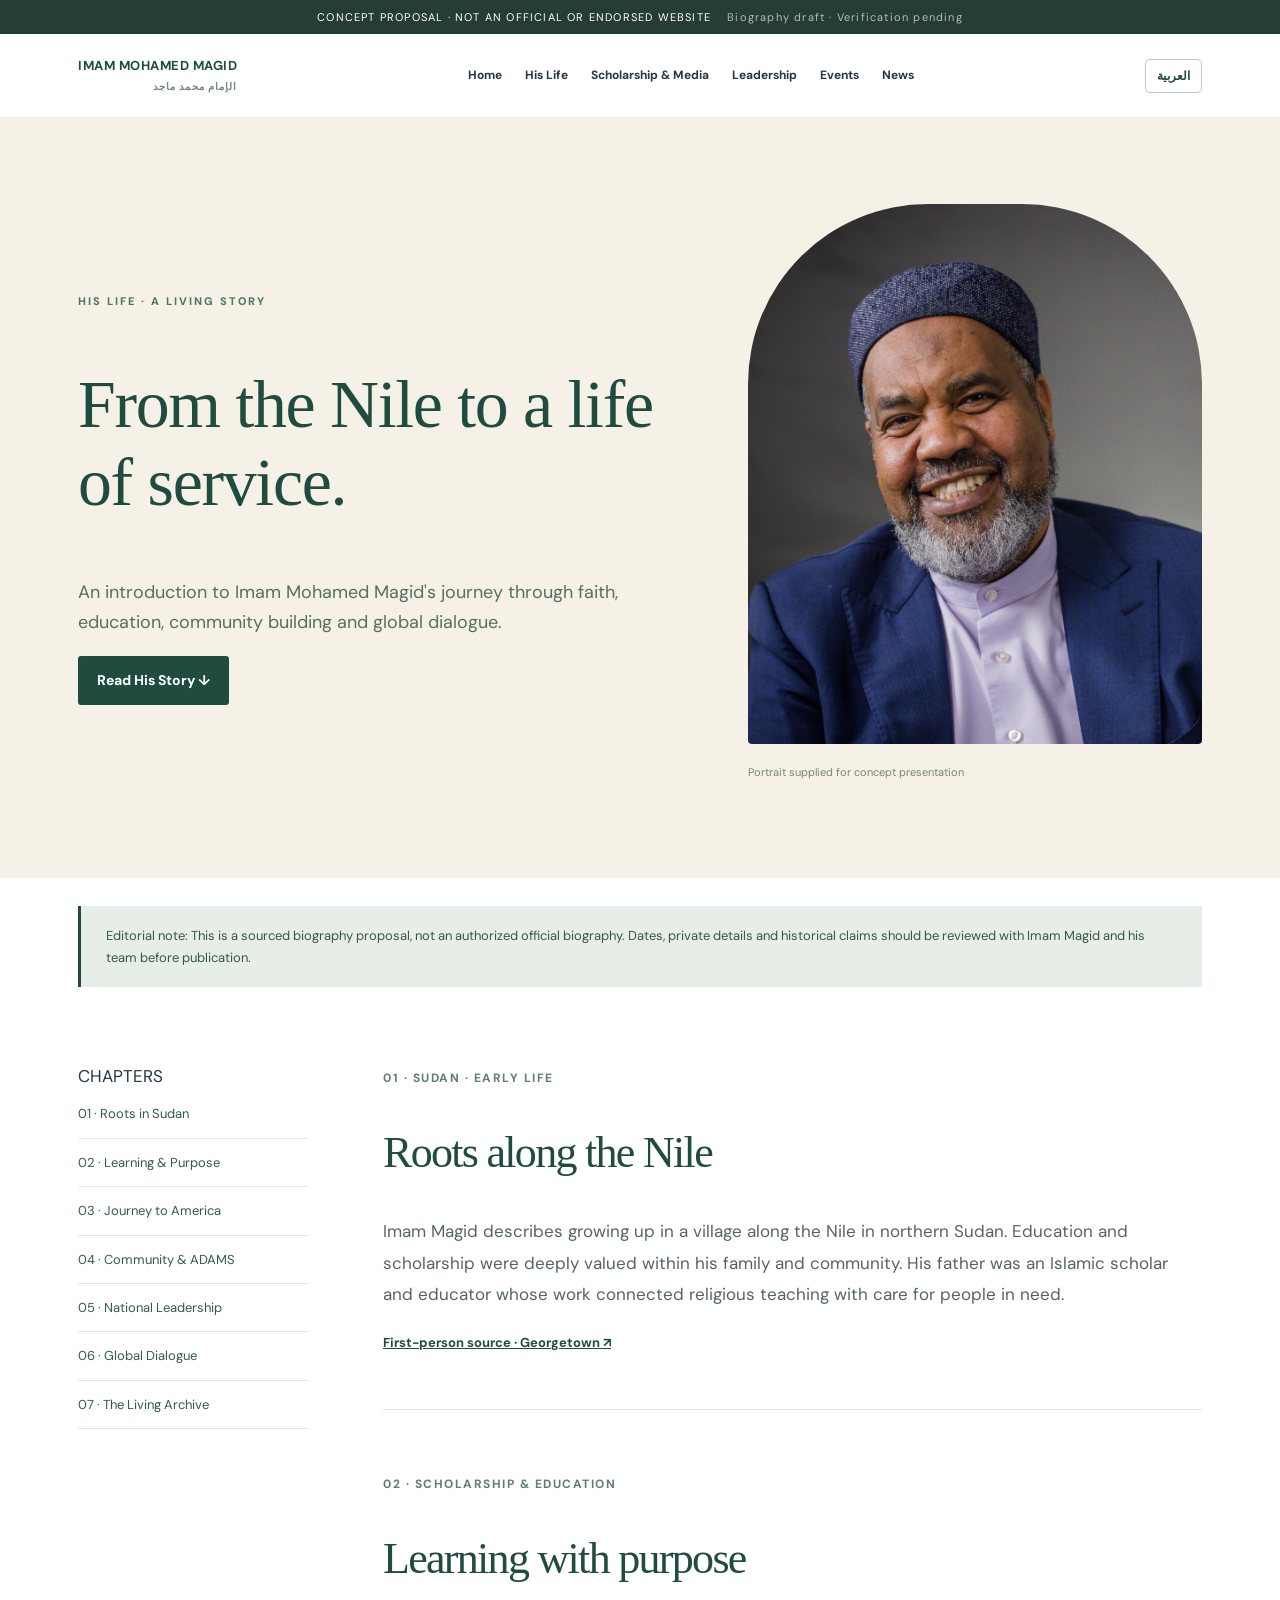
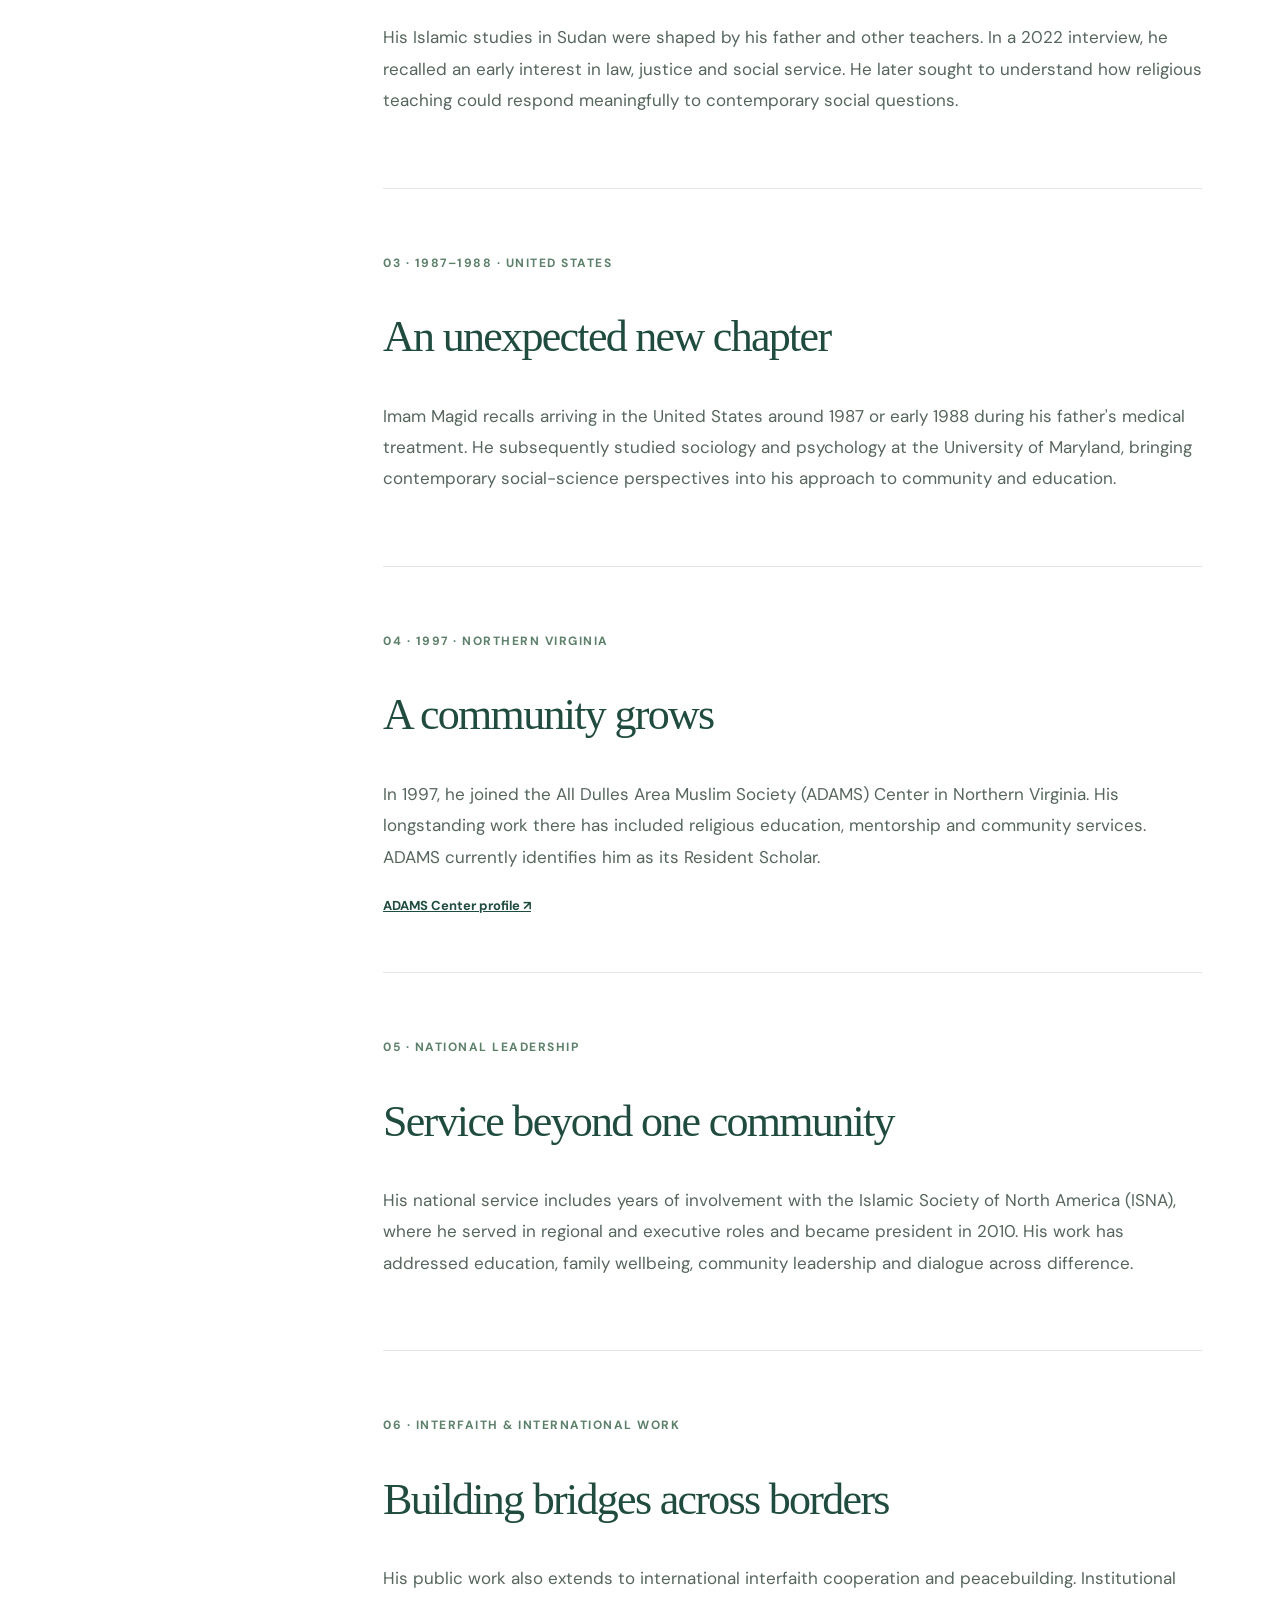
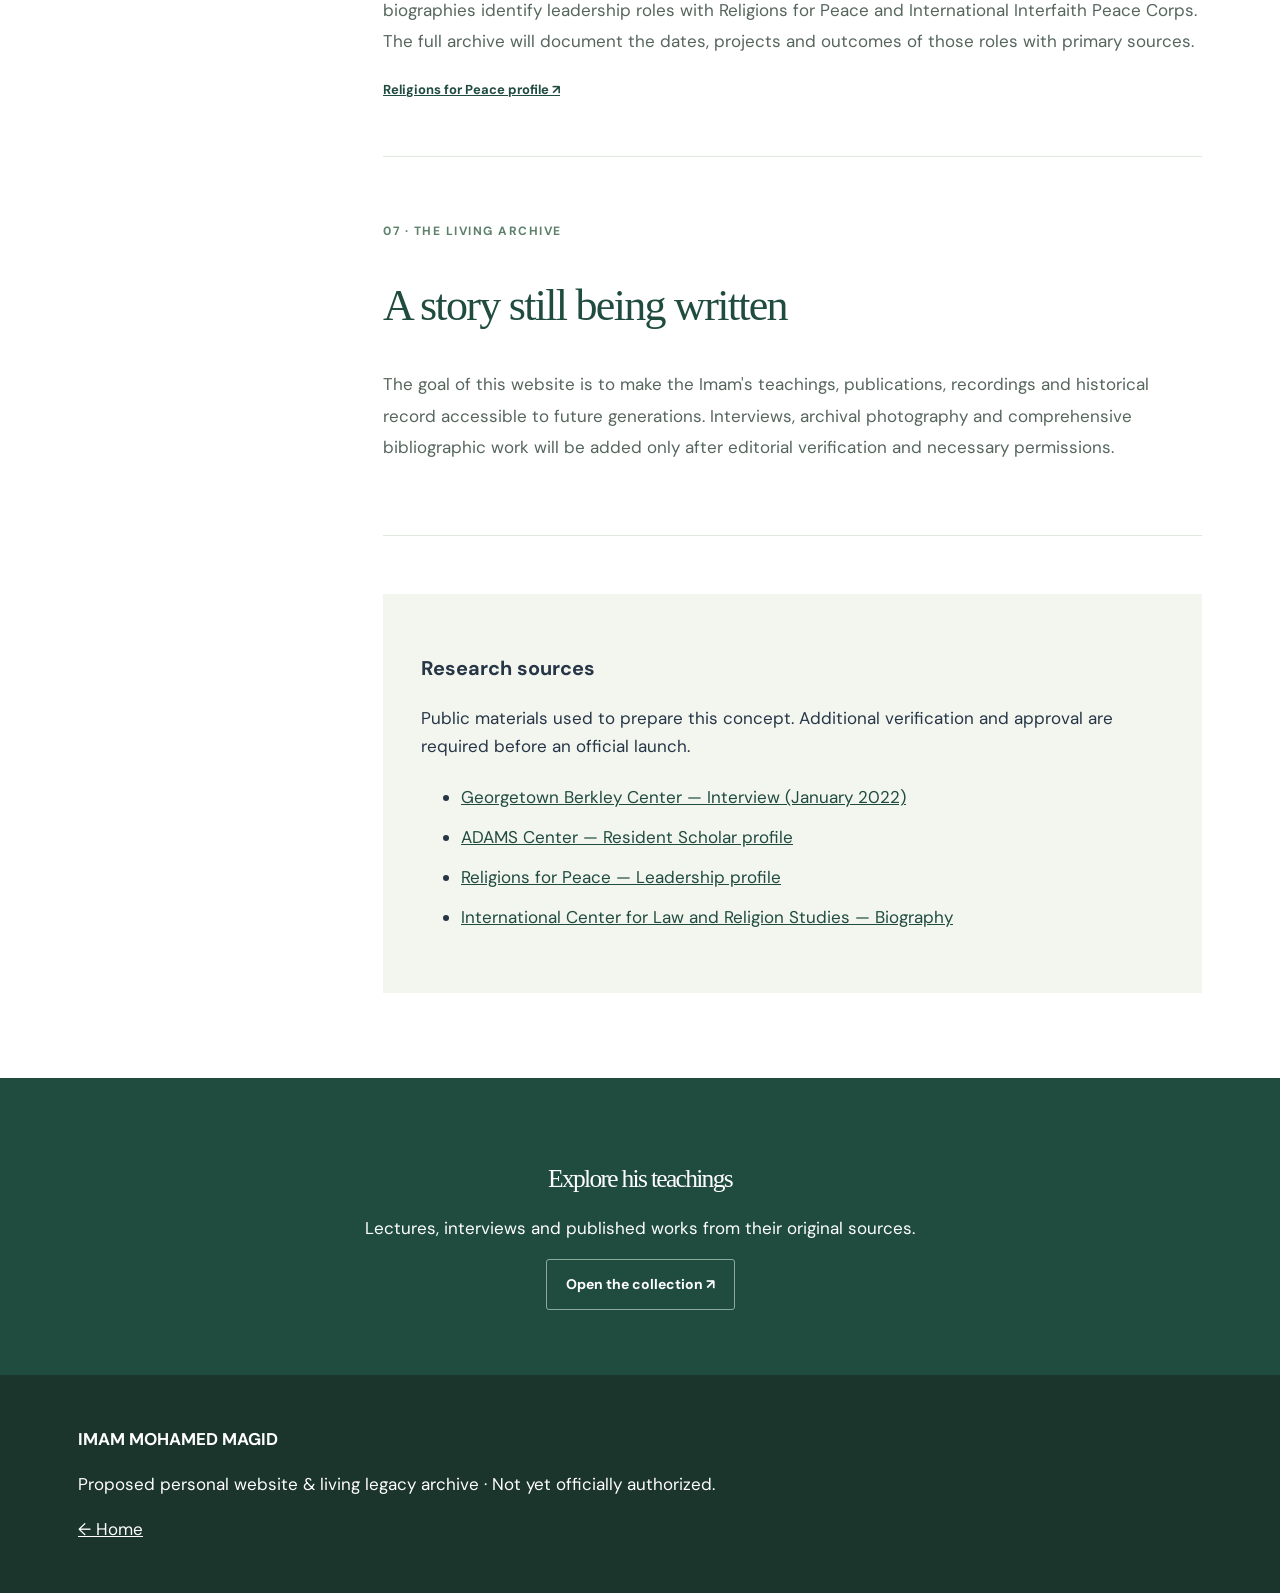
==== commit 6d1b7e39: "Replace oversized M with refined bilingual name-first wordmark" ====
--- a/biography.html
+++ b/biography.html
@@ -1,4 +1,4 @@
-<!doctype html><html lang="en"><head><meta charset="utf-8"><meta name="viewport" content="width=device-width,initial-scale=1"><meta name="robots" content="noindex,nofollow"><meta name="description" content="Research-backed biography preview for Imam Mohamed Magid"><title>His Life | Imam Mohamed Magid — Concept</title><link href="https://fonts.googleapis.com/css2?family=DM+Sans:wght@400;500;600;700&family=Noto+Naskh+Arabic:wght@400;700&display=swap" rel="stylesheet"><link rel="stylesheet" href="styles.css"><style>.bio-hero{background:#f5f1e7;padding:86px 0}.bio-hero-grid{display:grid;grid-template-columns:1.15fr .85fr;gap:56px;align-items:center}.bio-hero h1{font:normal clamp(44px,5.3vw,74px)/1.15 Georgia,serif;letter-spacing:-1.3px;color:#204c40}.bio-hero p{font-size:18px;color:#586e61;max-width:620px}.bio-photo{width:100%;max-height:540px;object-fit:cover;object-position:center 22%;border-radius:180px 180px 4px 4px}.bio-notice{background:#e7ede7;padding:19px 25px;font-size:13px;color:#35594a;border-left:3px solid #204c40}.bio-content{display:grid;grid-template-columns:230px 1fr;gap:75px;padding-top:75px;padding-bottom:85px}.bio-index{position:sticky;top:112px;align-self:start}.bio-index a{display:block;border-bottom:1px solid #e0e8df;padding:13px 0;text-decoration:none;font-size:13px;color:#315c4b}.bio-chapter{padding:0 0 54px;margin:0 0 58px;border-bottom:1px solid #e1e8df;scroll-margin-top:110px}.bio-chapter h2{font:normal clamp(31px,3.5vw,44px)/1.2 Georgia,serif;color:#204c40}.bio-chapter p{color:#56665d;font-size:17px;line-height:1.85}.bio-era{font-size:12px;font-weight:700;color:#5d806b;letter-spacing:1.5px}.bio-link{font-size:13px;font-weight:700;color:#204c40}.bio-sources{background:#f3f5ef;padding:38px;margin-top:50px}.bio-sources li{padding:6px 0}.bio-sources a{color:#204c40}.bio-cta{background:#204c40;color:#fff;padding:65px 25px;text-align:center}.bio-cta h2{color:white}html[dir=rtl] .bio-content{direction:rtl}html[dir=rtl] .bio-hero h1,html[dir=rtl] .bio-chapter h2{font-family:'Noto Naskh Arabic',serif;line-height:1.5}html[dir=rtl] .bio-notice{border-left:0;border-right:3px solid #204c40}@media(max-width:780px){.bio-hero-grid,.bio-content{grid-template-columns:1fr;gap:25px}.bio-hero{padding:45px 0}.bio-photo{max-height:410px}.bio-index{position:static;display:flex;overflow-x:auto;gap:18px}.bio-index a{white-space:nowrap}.bio-content{padding-top:35px}}</style></head><body><div class="proposal">CONCEPT PROPOSAL · NOT AN OFFICIAL OR ENDORSED WEBSITE <span>Biography draft · Verification pending</span></div><header class="header"><div class="wrap nav"><a href="index.html" class="brand"><span class="brand-mark">M</span><span>IMAM MOHAMED MAGID<small>Faith · Knowledge · Service</small></span></a><nav id="nav"><a href="index.html">Home</a><a href="biography.html">His Life</a><a href="resources.html">Scholarship & Media</a><a href="index.html#impact">Leadership</a><a href="events.html">Events</a><a href="news.html">News</a></nav><div class="nav-actions"><button id="bio-lang" aria-label="Switch language">العربية</button><button id="menu" aria-label="Toggle menu">☰</button></div></div></header>
+<!doctype html><html lang="en"><head><meta charset="utf-8"><meta name="viewport" content="width=device-width,initial-scale=1"><meta name="robots" content="noindex,nofollow"><meta name="description" content="Research-backed biography preview for Imam Mohamed Magid"><title>His Life | Imam Mohamed Magid — Concept</title><link href="https://fonts.googleapis.com/css2?family=DM+Sans:wght@400;500;600;700&family=Noto+Naskh+Arabic:wght@400;700&display=swap" rel="stylesheet"><link rel="stylesheet" href="styles.css"><style>.bio-hero{background:#f5f1e7;padding:86px 0}.bio-hero-grid{display:grid;grid-template-columns:1.15fr .85fr;gap:56px;align-items:center}.bio-hero h1{font:normal clamp(44px,5.3vw,74px)/1.15 Georgia,serif;letter-spacing:-1.3px;color:#204c40}.bio-hero p{font-size:18px;color:#586e61;max-width:620px}.bio-photo{width:100%;max-height:540px;object-fit:cover;object-position:center 22%;border-radius:180px 180px 4px 4px}.bio-notice{background:#e7ede7;padding:19px 25px;font-size:13px;color:#35594a;border-left:3px solid #204c40}.bio-content{display:grid;grid-template-columns:230px 1fr;gap:75px;padding-top:75px;padding-bottom:85px}.bio-index{position:sticky;top:112px;align-self:start}.bio-index a{display:block;border-bottom:1px solid #e0e8df;padding:13px 0;text-decoration:none;font-size:13px;color:#315c4b}.bio-chapter{padding:0 0 54px;margin:0 0 58px;border-bottom:1px solid #e1e8df;scroll-margin-top:110px}.bio-chapter h2{font:normal clamp(31px,3.5vw,44px)/1.2 Georgia,serif;color:#204c40}.bio-chapter p{color:#56665d;font-size:17px;line-height:1.85}.bio-era{font-size:12px;font-weight:700;color:#5d806b;letter-spacing:1.5px}.bio-link{font-size:13px;font-weight:700;color:#204c40}.bio-sources{background:#f3f5ef;padding:38px;margin-top:50px}.bio-sources li{padding:6px 0}.bio-sources a{color:#204c40}.bio-cta{background:#204c40;color:#fff;padding:65px 25px;text-align:center}.bio-cta h2{color:white}html[dir=rtl] .bio-content{direction:rtl}html[dir=rtl] .bio-hero h1,html[dir=rtl] .bio-chapter h2{font-family:'Noto Naskh Arabic',serif;line-height:1.5}html[dir=rtl] .bio-notice{border-left:0;border-right:3px solid #204c40}@media(max-width:780px){.bio-hero-grid,.bio-content{grid-template-columns:1fr;gap:25px}.bio-hero{padding:45px 0}.bio-photo{max-height:410px}.bio-index{position:static;display:flex;overflow-x:auto;gap:18px}.bio-index a{white-space:nowrap}.bio-content{padding-top:35px}}</style></head><body><div class="proposal">CONCEPT PROPOSAL · NOT AN OFFICIAL OR ENDORSED WEBSITE <span>Biography draft · Verification pending</span></div><header class="header"><div class="wrap nav"><a href="index.html" class="brand"><span class="brand-wordmark"><strong>IMAM MOHAMED MAGID</strong><small lang="ar" dir="rtl">الإمام محمد ماجد</small></span></a><nav id="nav"><a href="index.html">Home</a><a href="biography.html">His Life</a><a href="resources.html">Scholarship & Media</a><a href="index.html#impact">Leadership</a><a href="events.html">Events</a><a href="news.html">News</a></nav><div class="nav-actions"><button id="bio-lang" aria-label="Switch language">العربية</button><button id="menu" aria-label="Toggle menu">☰</button></div></div></header>
 <main><section class="bio-hero"><div class="wrap bio-hero-grid"><div><div class="eyebrow">HIS LIFE · A LIVING STORY</div><h1 data-en="From the Nile to a life of service." data-ar="من ضفاف النيل إلى مسيرة من العطاء">From the Nile to a life of service.</h1><p data-en="An introduction to Imam Mohamed Magid's journey through faith, education, community building and global dialogue." data-ar="مدخل إلى مسيرة الإمام محمد ماجد في العلم والإيمان وبناء المجتمع والحوار العالمي.">An introduction to Imam Mohamed Magid's journey through faith, education, community building and global dialogue.</p><a class="button primary" href="#roots" data-en="Read His Story ↓" data-ar="اقرأ سيرته ↓">Read His Story ↓</a></div><div><img class="bio-photo" src="assets/imam-magid-portrait.JPG" alt="Imam Mohamed Magid portrait"><p style="font-size:11px;color:#728477">Portrait supplied for concept presentation</p></div></div></section>
 <div class="wrap" style="padding-top:28px"><div class="bio-notice" data-en="Editorial note: This is a sourced biography proposal, not an authorized official biography. Dates, private details and historical claims should be reviewed with Imam Magid and his team before publication." data-ar="ملاحظة تحريرية: هذه سيرة أولية مستندة إلى مصادر منشورة وليست سيرة رسمية معتمدة. ينبغي مراجعة التواريخ والتفاصيل مع الإمام وفريقه قبل النشر.">Editorial note: This is a sourced biography proposal, not an authorized official biography. Dates, private details and historical claims should be reviewed with Imam Magid and his team before publication.</div></div>
 <div class="wrap bio-content"><aside class="bio-index"><div class="overline">CHAPTERS</div><a href="#roots">01 · Roots in Sudan</a><a href="#education">02 · Learning & Purpose</a><a href="#america">03 · Journey to America</a><a href="#adams">04 · Community & ADAMS</a><a href="#leadership">05 · National Leadership</a><a href="#global">06 · Global Dialogue</a><a href="#legacy">07 · The Living Archive</a></aside><div>
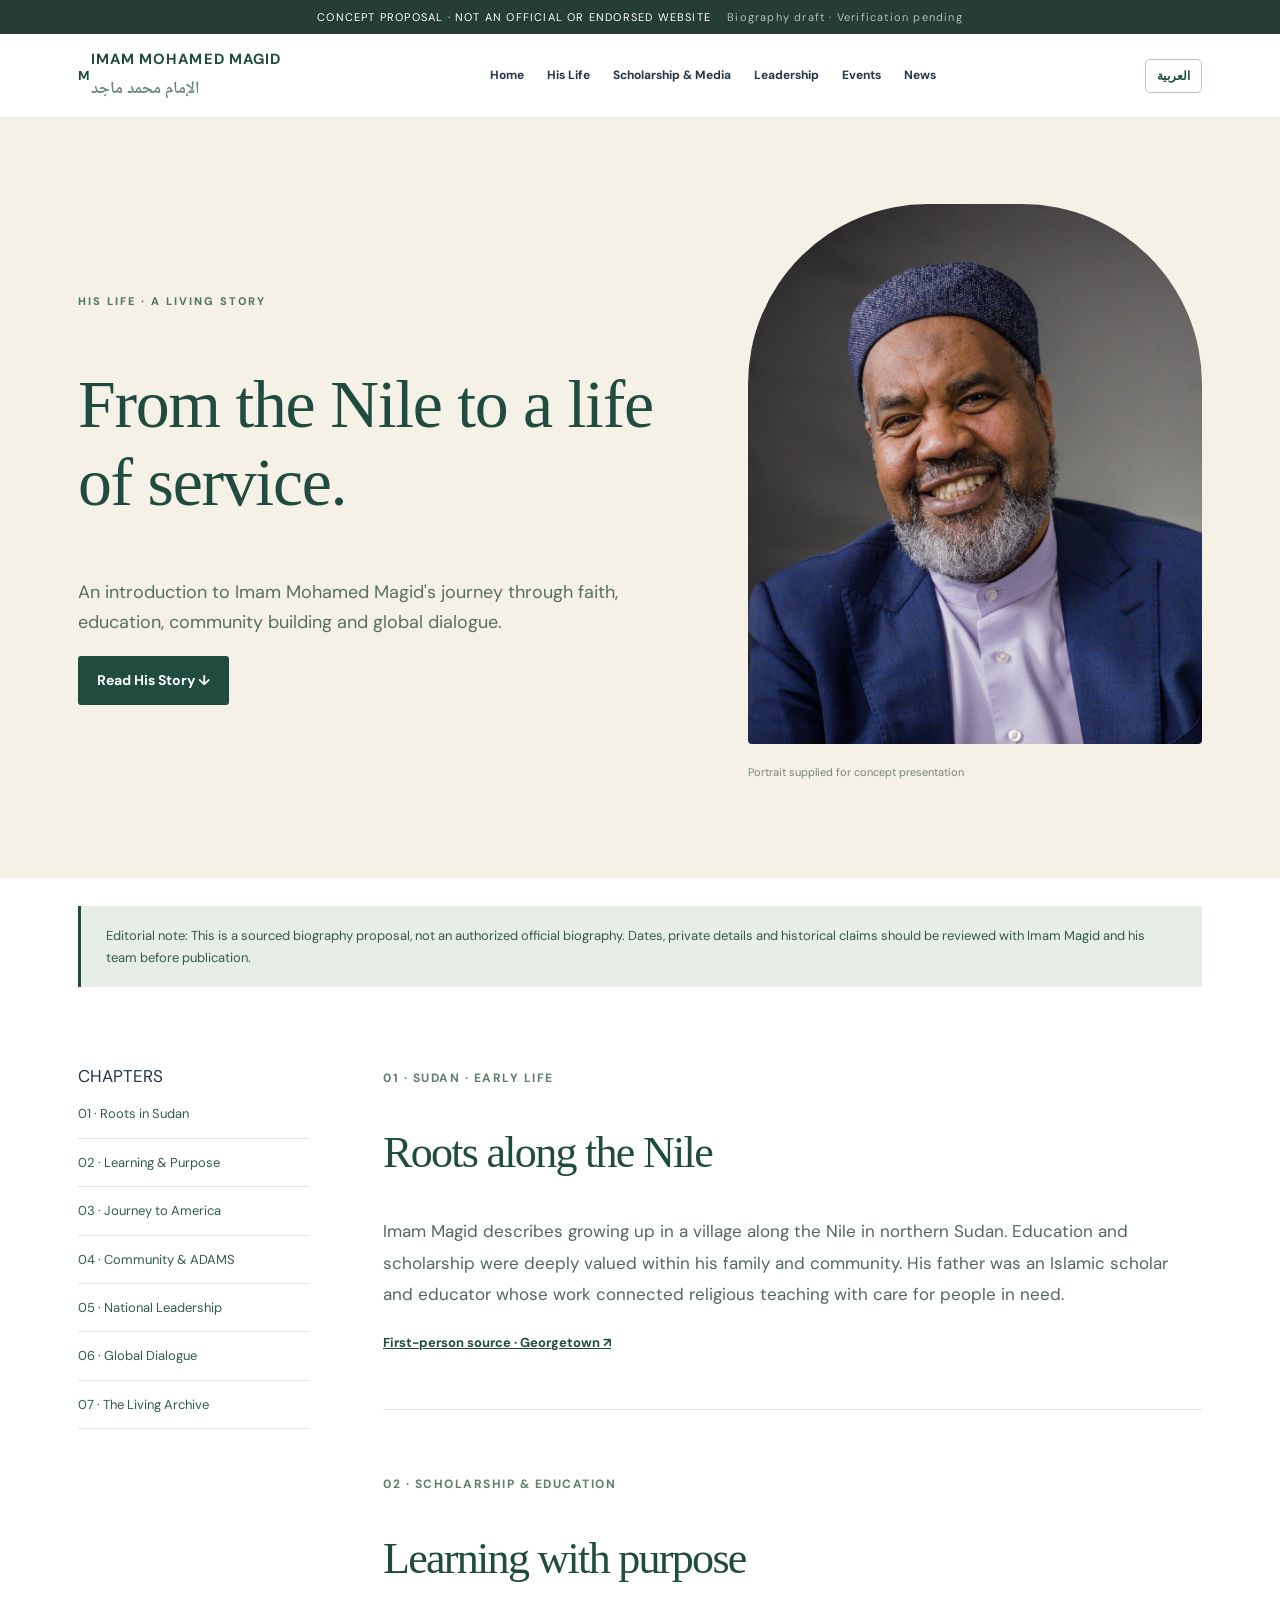
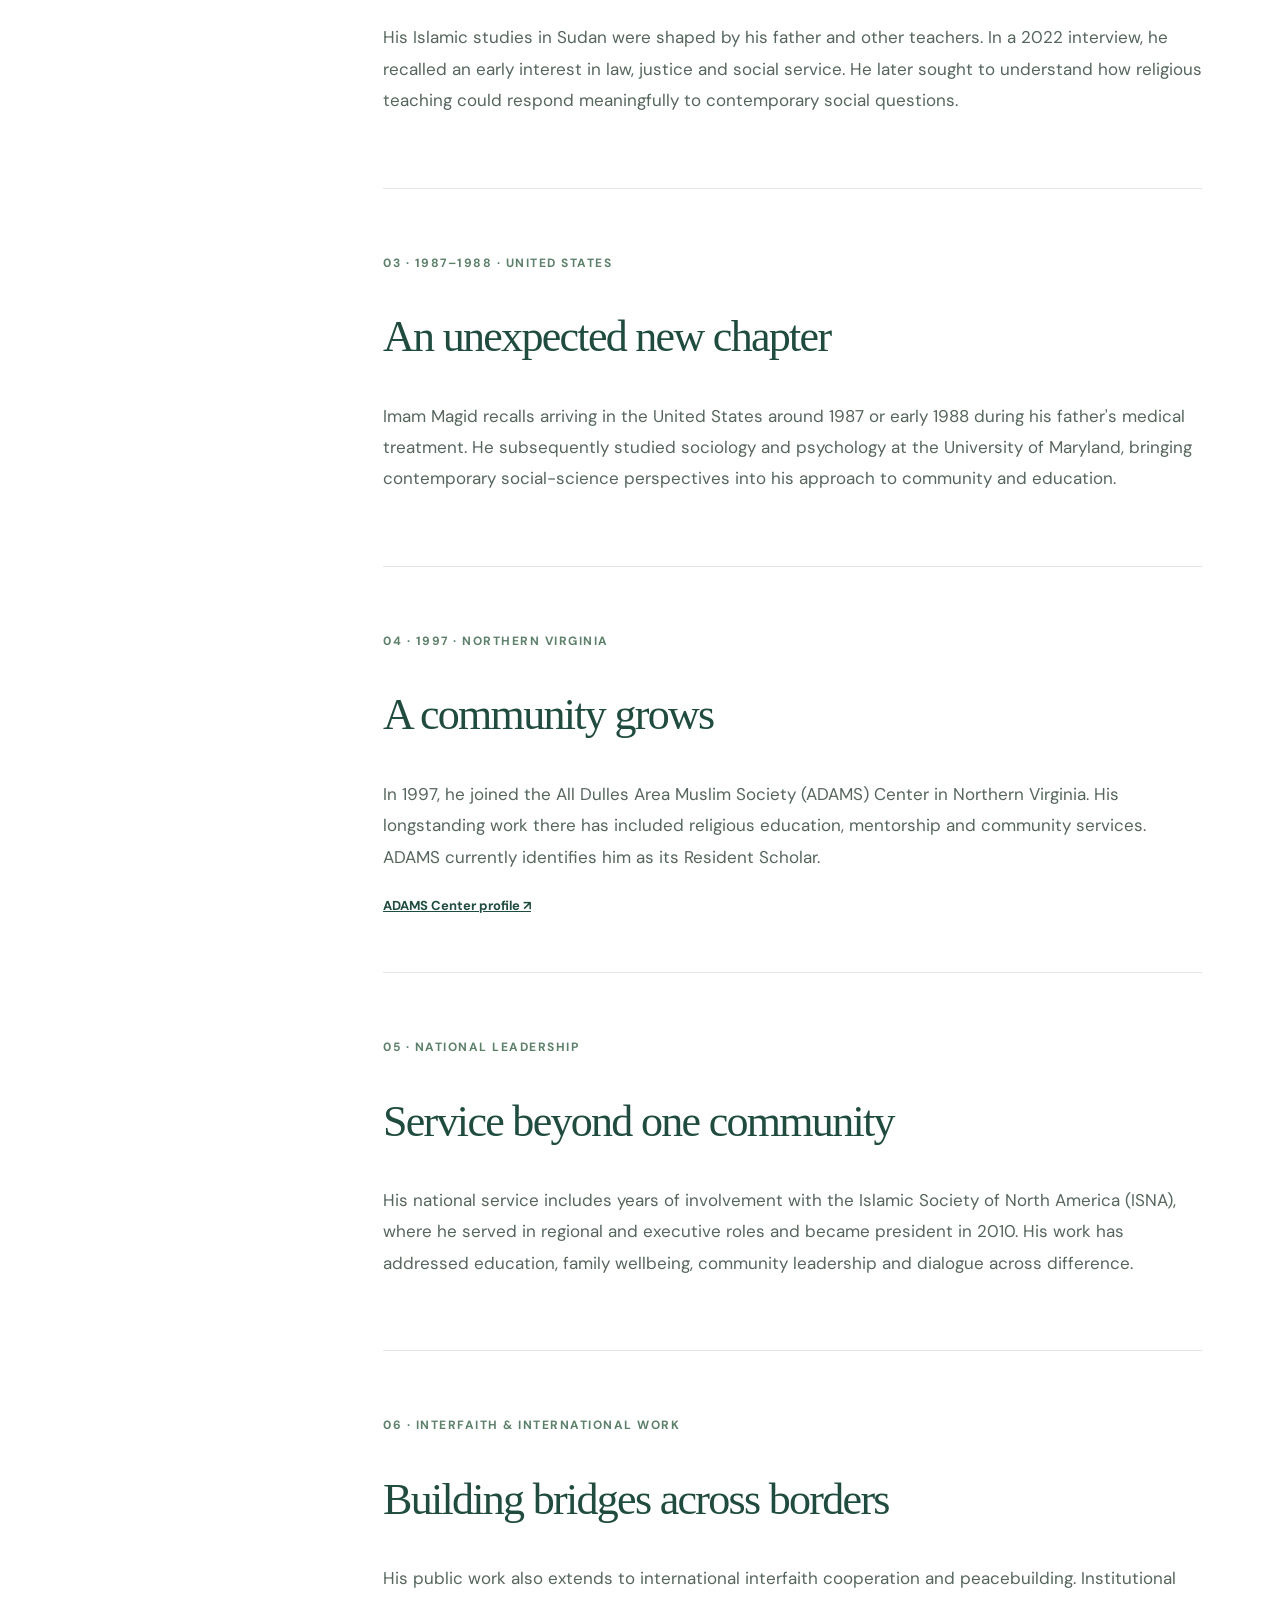
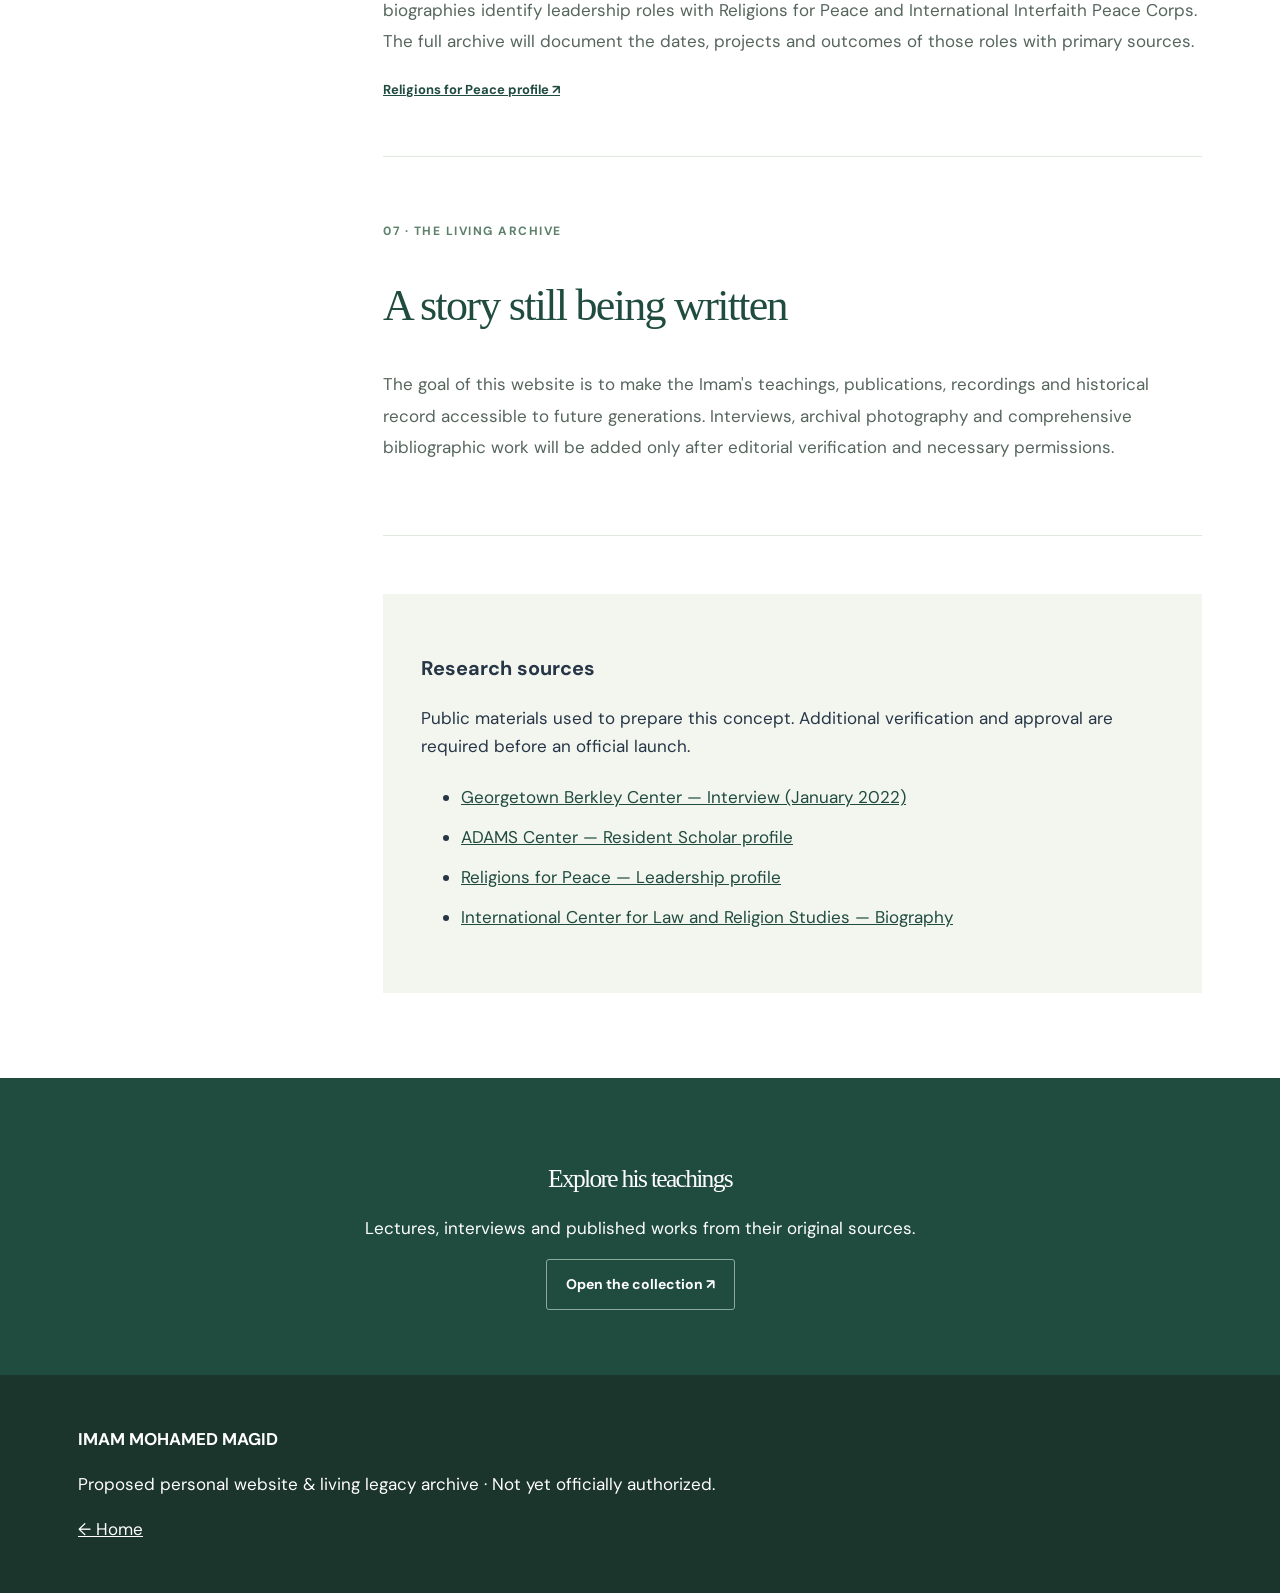
==== commit 90fe6120: "Add Option A bold circular M mark to bilingual header" ====
--- a/biography.html
+++ b/biography.html
@@ -1,4 +1,4 @@
-<!doctype html><html lang="en"><head><meta charset="utf-8"><meta name="viewport" content="width=device-width,initial-scale=1"><meta name="robots" content="noindex,nofollow"><meta name="description" content="Research-backed biography preview for Imam Mohamed Magid"><title>His Life | Imam Mohamed Magid — Concept</title><link href="https://fonts.googleapis.com/css2?family=DM+Sans:wght@400;500;600;700&family=Noto+Naskh+Arabic:wght@400;700&display=swap" rel="stylesheet"><link rel="stylesheet" href="styles.css"><style>.bio-hero{background:#f5f1e7;padding:86px 0}.bio-hero-grid{display:grid;grid-template-columns:1.15fr .85fr;gap:56px;align-items:center}.bio-hero h1{font:normal clamp(44px,5.3vw,74px)/1.15 Georgia,serif;letter-spacing:-1.3px;color:#204c40}.bio-hero p{font-size:18px;color:#586e61;max-width:620px}.bio-photo{width:100%;max-height:540px;object-fit:cover;object-position:center 22%;border-radius:180px 180px 4px 4px}.bio-notice{background:#e7ede7;padding:19px 25px;font-size:13px;color:#35594a;border-left:3px solid #204c40}.bio-content{display:grid;grid-template-columns:230px 1fr;gap:75px;padding-top:75px;padding-bottom:85px}.bio-index{position:sticky;top:112px;align-self:start}.bio-index a{display:block;border-bottom:1px solid #e0e8df;padding:13px 0;text-decoration:none;font-size:13px;color:#315c4b}.bio-chapter{padding:0 0 54px;margin:0 0 58px;border-bottom:1px solid #e1e8df;scroll-margin-top:110px}.bio-chapter h2{font:normal clamp(31px,3.5vw,44px)/1.2 Georgia,serif;color:#204c40}.bio-chapter p{color:#56665d;font-size:17px;line-height:1.85}.bio-era{font-size:12px;font-weight:700;color:#5d806b;letter-spacing:1.5px}.bio-link{font-size:13px;font-weight:700;color:#204c40}.bio-sources{background:#f3f5ef;padding:38px;margin-top:50px}.bio-sources li{padding:6px 0}.bio-sources a{color:#204c40}.bio-cta{background:#204c40;color:#fff;padding:65px 25px;text-align:center}.bio-cta h2{color:white}html[dir=rtl] .bio-content{direction:rtl}html[dir=rtl] .bio-hero h1,html[dir=rtl] .bio-chapter h2{font-family:'Noto Naskh Arabic',serif;line-height:1.5}html[dir=rtl] .bio-notice{border-left:0;border-right:3px solid #204c40}@media(max-width:780px){.bio-hero-grid,.bio-content{grid-template-columns:1fr;gap:25px}.bio-hero{padding:45px 0}.bio-photo{max-height:410px}.bio-index{position:static;display:flex;overflow-x:auto;gap:18px}.bio-index a{white-space:nowrap}.bio-content{padding-top:35px}}</style></head><body><div class="proposal">CONCEPT PROPOSAL · NOT AN OFFICIAL OR ENDORSED WEBSITE <span>Biography draft · Verification pending</span></div><header class="header"><div class="wrap nav"><a href="index.html" class="brand"><span class="brand-wordmark"><strong>IMAM MOHAMED MAGID</strong><small lang="ar" dir="rtl">الإمام محمد ماجد</small></span></a><nav id="nav"><a href="index.html">Home</a><a href="biography.html">His Life</a><a href="resources.html">Scholarship & Media</a><a href="index.html#impact">Leadership</a><a href="events.html">Events</a><a href="news.html">News</a></nav><div class="nav-actions"><button id="bio-lang" aria-label="Switch language">العربية</button><button id="menu" aria-label="Toggle menu">☰</button></div></div></header>
+<!doctype html><html lang="en"><head><meta charset="utf-8"><meta name="viewport" content="width=device-width,initial-scale=1"><meta name="robots" content="noindex,nofollow"><meta name="description" content="Research-backed biography preview for Imam Mohamed Magid"><title>His Life | Imam Mohamed Magid — Concept</title><link href="https://fonts.googleapis.com/css2?family=DM+Sans:wght@400;500;600;700&family=Noto+Naskh+Arabic:wght@400;700&display=swap" rel="stylesheet"><link rel="stylesheet" href="styles.css"><style>.bio-hero{background:#f5f1e7;padding:86px 0}.bio-hero-grid{display:grid;grid-template-columns:1.15fr .85fr;gap:56px;align-items:center}.bio-hero h1{font:normal clamp(44px,5.3vw,74px)/1.15 Georgia,serif;letter-spacing:-1.3px;color:#204c40}.bio-hero p{font-size:18px;color:#586e61;max-width:620px}.bio-photo{width:100%;max-height:540px;object-fit:cover;object-position:center 22%;border-radius:180px 180px 4px 4px}.bio-notice{background:#e7ede7;padding:19px 25px;font-size:13px;color:#35594a;border-left:3px solid #204c40}.bio-content{display:grid;grid-template-columns:230px 1fr;gap:75px;padding-top:75px;padding-bottom:85px}.bio-index{position:sticky;top:112px;align-self:start}.bio-index a{display:block;border-bottom:1px solid #e0e8df;padding:13px 0;text-decoration:none;font-size:13px;color:#315c4b}.bio-chapter{padding:0 0 54px;margin:0 0 58px;border-bottom:1px solid #e1e8df;scroll-margin-top:110px}.bio-chapter h2{font:normal clamp(31px,3.5vw,44px)/1.2 Georgia,serif;color:#204c40}.bio-chapter p{color:#56665d;font-size:17px;line-height:1.85}.bio-era{font-size:12px;font-weight:700;color:#5d806b;letter-spacing:1.5px}.bio-link{font-size:13px;font-weight:700;color:#204c40}.bio-sources{background:#f3f5ef;padding:38px;margin-top:50px}.bio-sources li{padding:6px 0}.bio-sources a{color:#204c40}.bio-cta{background:#204c40;color:#fff;padding:65px 25px;text-align:center}.bio-cta h2{color:white}html[dir=rtl] .bio-content{direction:rtl}html[dir=rtl] .bio-hero h1,html[dir=rtl] .bio-chapter h2{font-family:'Noto Naskh Arabic',serif;line-height:1.5}html[dir=rtl] .bio-notice{border-left:0;border-right:3px solid #204c40}@media(max-width:780px){.bio-hero-grid,.bio-content{grid-template-columns:1fr;gap:25px}.bio-hero{padding:45px 0}.bio-photo{max-height:410px}.bio-index{position:static;display:flex;overflow-x:auto;gap:18px}.bio-index a{white-space:nowrap}.bio-content{padding-top:35px}}</style></head><body><div class="proposal">CONCEPT PROPOSAL · NOT AN OFFICIAL OR ENDORSED WEBSITE <span>Biography draft · Verification pending</span></div><header class="header"><div class="wrap nav"><a href="index.html" class="brand"><span class="brand-emblem" aria-hidden="true">M</span><span class="brand-divider" aria-hidden="true"></span><span class="brand-wordmark"><strong>IMAM MOHAMED MAGID</strong><small lang="ar" dir="rtl">الإمام محمد ماجد</small></span></a><nav id="nav"><a href="index.html">Home</a><a href="biography.html">His Life</a><a href="resources.html">Scholarship & Media</a><a href="index.html#impact">Leadership</a><a href="events.html">Events</a><a href="news.html">News</a></nav><div class="nav-actions"><button id="bio-lang" aria-label="Switch language">العربية</button><button id="menu" aria-label="Toggle menu">☰</button></div></div></header>
 <main><section class="bio-hero"><div class="wrap bio-hero-grid"><div><div class="eyebrow">HIS LIFE · A LIVING STORY</div><h1 data-en="From the Nile to a life of service." data-ar="من ضفاف النيل إلى مسيرة من العطاء">From the Nile to a life of service.</h1><p data-en="An introduction to Imam Mohamed Magid's journey through faith, education, community building and global dialogue." data-ar="مدخل إلى مسيرة الإمام محمد ماجد في العلم والإيمان وبناء المجتمع والحوار العالمي.">An introduction to Imam Mohamed Magid's journey through faith, education, community building and global dialogue.</p><a class="button primary" href="#roots" data-en="Read His Story ↓" data-ar="اقرأ سيرته ↓">Read His Story ↓</a></div><div><img class="bio-photo" src="assets/imam-magid-portrait.JPG" alt="Imam Mohamed Magid portrait"><p style="font-size:11px;color:#728477">Portrait supplied for concept presentation</p></div></div></section>
 <div class="wrap" style="padding-top:28px"><div class="bio-notice" data-en="Editorial note: This is a sourced biography proposal, not an authorized official biography. Dates, private details and historical claims should be reviewed with Imam Magid and his team before publication." data-ar="ملاحظة تحريرية: هذه سيرة أولية مستندة إلى مصادر منشورة وليست سيرة رسمية معتمدة. ينبغي مراجعة التواريخ والتفاصيل مع الإمام وفريقه قبل النشر.">Editorial note: This is a sourced biography proposal, not an authorized official biography. Dates, private details and historical claims should be reviewed with Imam Magid and his team before publication.</div></div>
 <div class="wrap bio-content"><aside class="bio-index"><div class="overline">CHAPTERS</div><a href="#roots">01 · Roots in Sudan</a><a href="#education">02 · Learning & Purpose</a><a href="#america">03 · Journey to America</a><a href="#adams">04 · Community & ADAMS</a><a href="#leadership">05 · National Leadership</a><a href="#global">06 · Global Dialogue</a><a href="#legacy">07 · The Living Archive</a></aside><div>
--- a/styles.css
+++ b/styles.css
@@ -115,3 +115,12 @@
 .footer-grid{gap:23px}
 }
 @media(prefers-reduced-motion:reduce){*{scroll-behavior:auto!important;transition:none!important}}
+
+/* Shared bilingual wordmark — no decorative initial */
+.brand{gap:0!important;min-width:0;align-items:center}
+.brand-wordmark{display:flex;flex-direction:column;gap:3px;line-height:1.25;min-width:0}
+.brand-wordmark strong{font-family:"DM Sans",sans-serif;font-weight:700;letter-spacing:.075em;color:#204c40;font-size:clamp(13px,1.15vw,17px);white-space:nowrap}
+.brand-wordmark small{font-family:"Noto Naskh Arabic",serif;font-weight:600;font-size:17px;color:#688578;letter-spacing:0;line-height:1.4;text-align:left}
+@media(max-width:740px){.brand-wordmark strong{font-size:12px;letter-spacing:.035em}.brand-wordmark small{font-size:15px}}
+@media(max-width:360px){.brand-wordmark strong{font-size:10.5px}}
+html[dir=rtl] .brand-wordmark small{text-align:right}
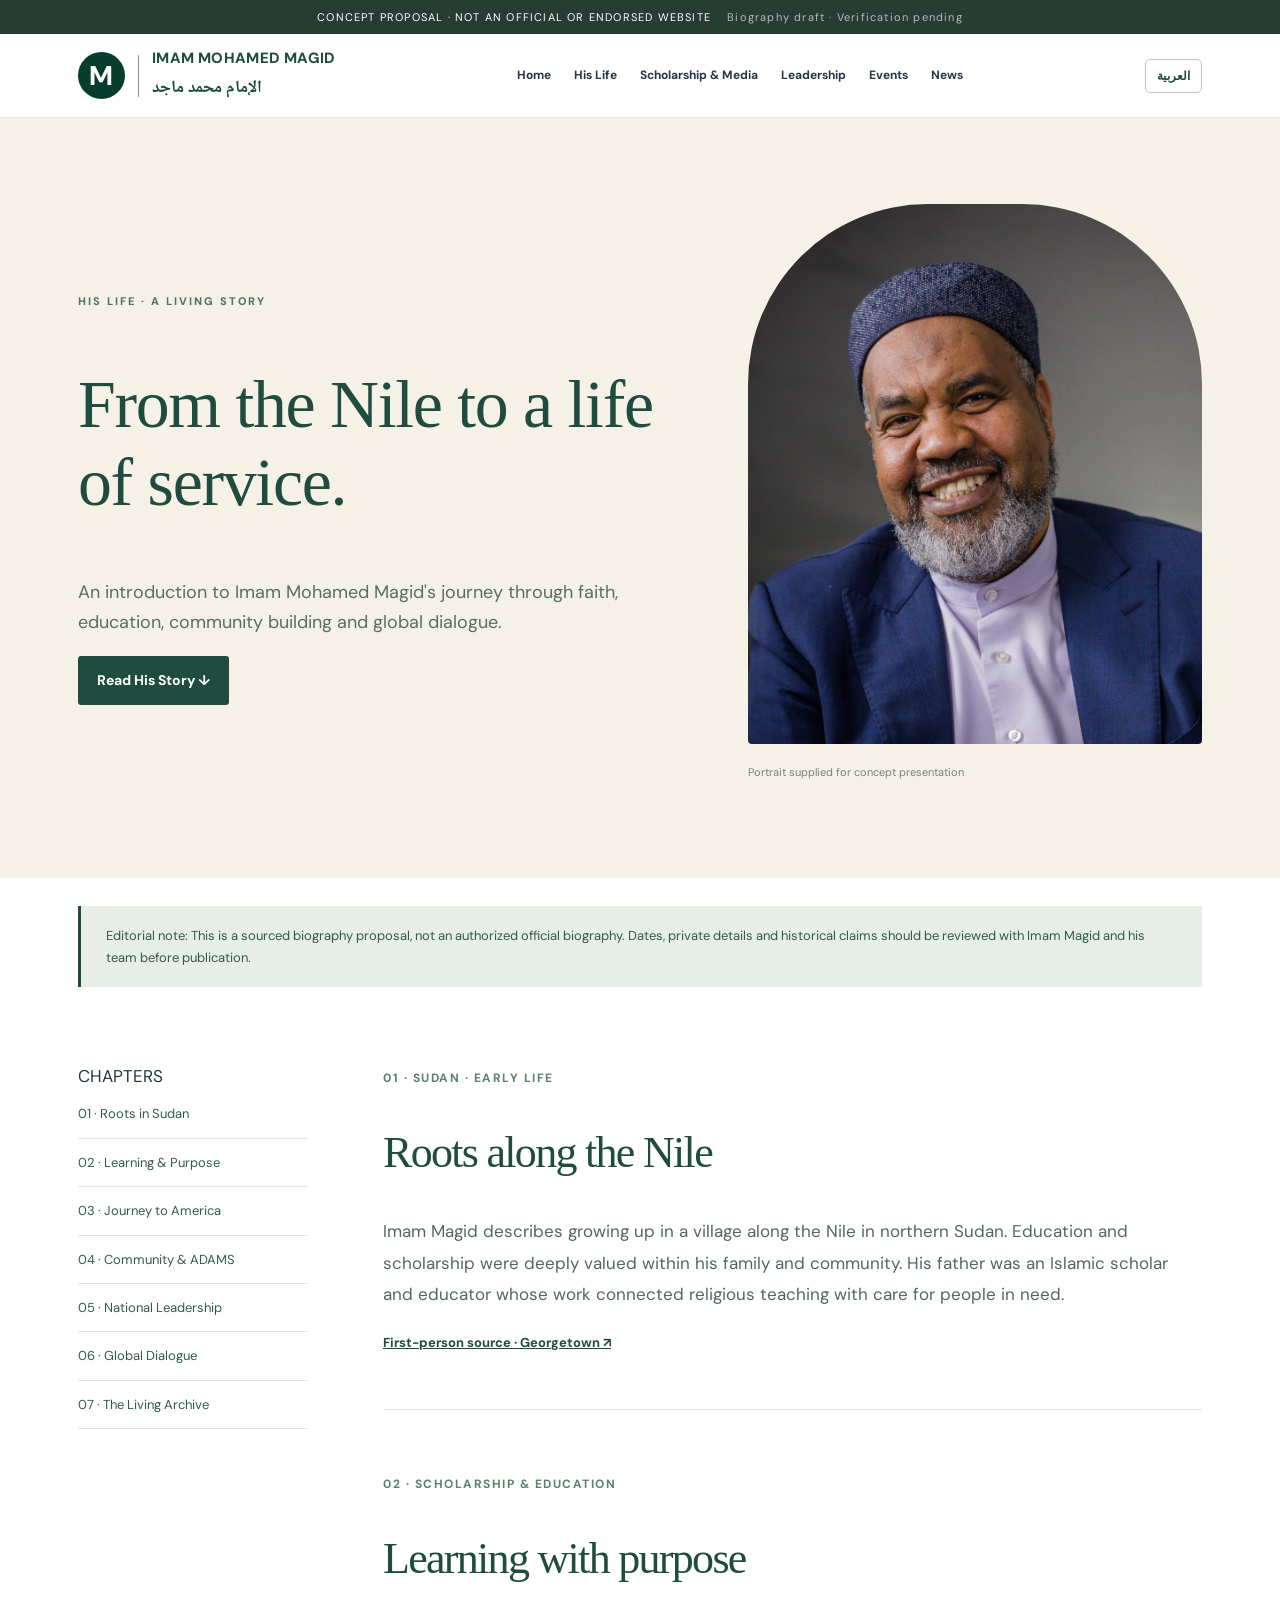
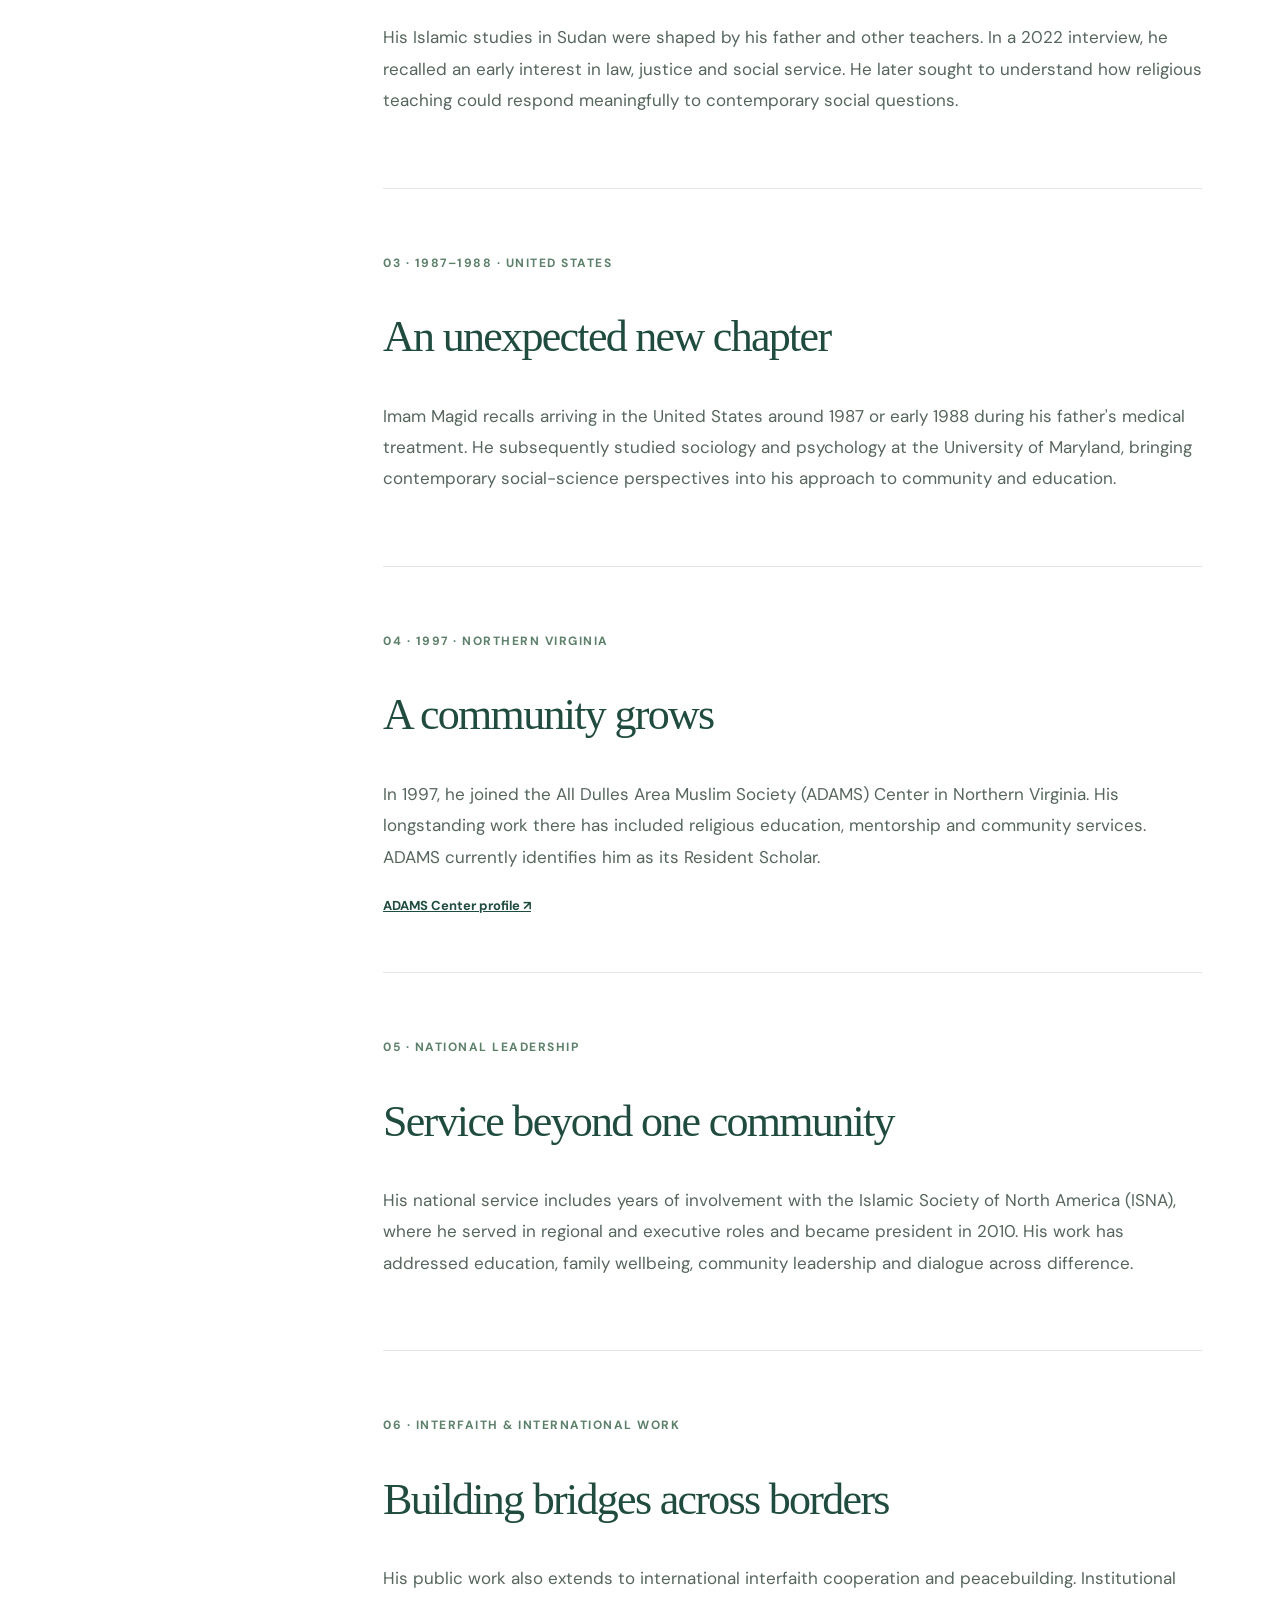
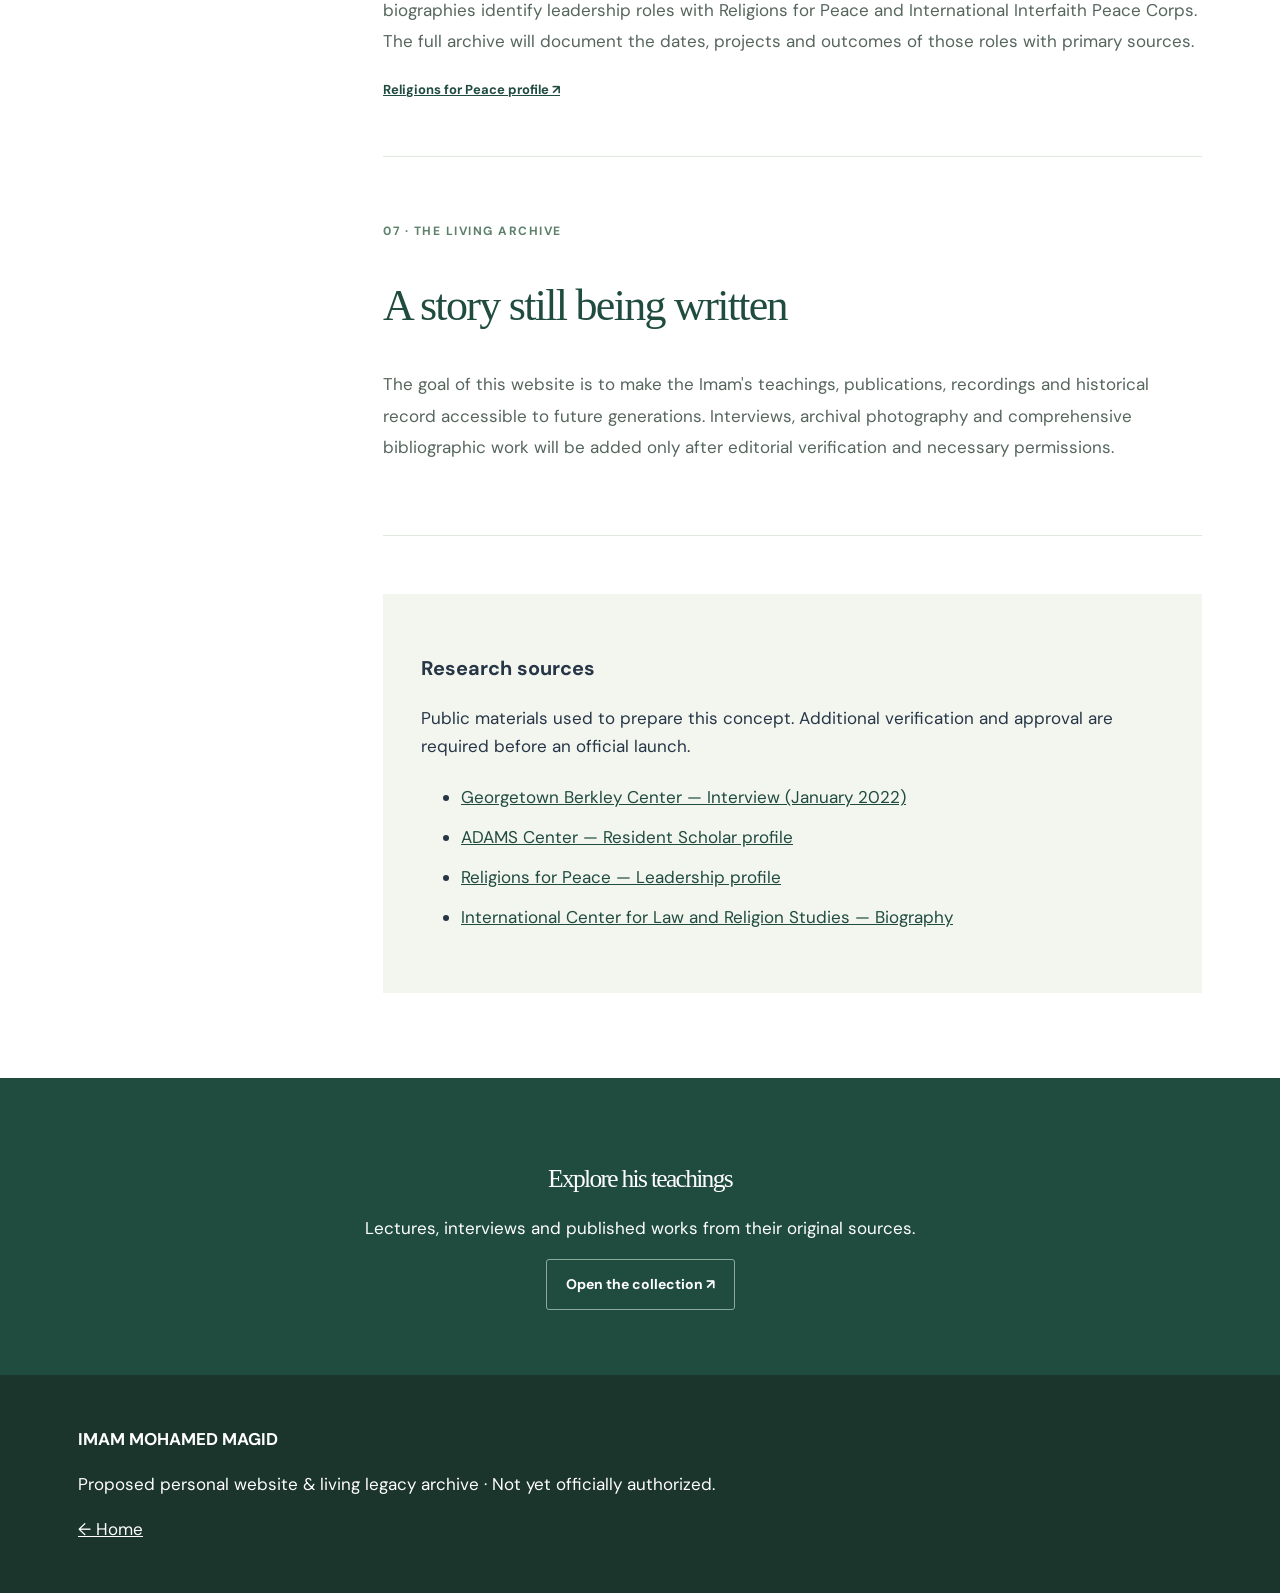
==== commit 61386ae4: "Preserve bilingual navigation and route topics to filtered archive" ====
--- a/biography.html
+++ b/biography.html
@@ -1,13 +1,13 @@
-<!doctype html><html lang="en"><head><meta charset="utf-8"><meta name="viewport" content="width=device-width,initial-scale=1"><meta name="robots" content="noindex,nofollow"><meta name="description" content="Research-backed biography preview for Imam Mohamed Magid"><title>His Life | Imam Mohamed Magid — Concept</title><link href="https://fonts.googleapis.com/css2?family=DM+Sans:wght@400;500;600;700&family=Noto+Naskh+Arabic:wght@400;700&display=swap" rel="stylesheet"><link rel="stylesheet" href="styles.css"><style>.bio-hero{background:#f5f1e7;padding:86px 0}.bio-hero-grid{display:grid;grid-template-columns:1.15fr .85fr;gap:56px;align-items:center}.bio-hero h1{font:normal clamp(44px,5.3vw,74px)/1.15 Georgia,serif;letter-spacing:-1.3px;color:#204c40}.bio-hero p{font-size:18px;color:#586e61;max-width:620px}.bio-photo{width:100%;max-height:540px;object-fit:cover;object-position:center 22%;border-radius:180px 180px 4px 4px}.bio-notice{background:#e7ede7;padding:19px 25px;font-size:13px;color:#35594a;border-left:3px solid #204c40}.bio-content{display:grid;grid-template-columns:230px 1fr;gap:75px;padding-top:75px;padding-bottom:85px}.bio-index{position:sticky;top:112px;align-self:start}.bio-index a{display:block;border-bottom:1px solid #e0e8df;padding:13px 0;text-decoration:none;font-size:13px;color:#315c4b}.bio-chapter{padding:0 0 54px;margin:0 0 58px;border-bottom:1px solid #e1e8df;scroll-margin-top:110px}.bio-chapter h2{font:normal clamp(31px,3.5vw,44px)/1.2 Georgia,serif;color:#204c40}.bio-chapter p{color:#56665d;font-size:17px;line-height:1.85}.bio-era{font-size:12px;font-weight:700;color:#5d806b;letter-spacing:1.5px}.bio-link{font-size:13px;font-weight:700;color:#204c40}.bio-sources{background:#f3f5ef;padding:38px;margin-top:50px}.bio-sources li{padding:6px 0}.bio-sources a{color:#204c40}.bio-cta{background:#204c40;color:#fff;padding:65px 25px;text-align:center}.bio-cta h2{color:white}html[dir=rtl] .bio-content{direction:rtl}html[dir=rtl] .bio-hero h1,html[dir=rtl] .bio-chapter h2{font-family:'Noto Naskh Arabic',serif;line-height:1.5}html[dir=rtl] .bio-notice{border-left:0;border-right:3px solid #204c40}@media(max-width:780px){.bio-hero-grid,.bio-content{grid-template-columns:1fr;gap:25px}.bio-hero{padding:45px 0}.bio-photo{max-height:410px}.bio-index{position:static;display:flex;overflow-x:auto;gap:18px}.bio-index a{white-space:nowrap}.bio-content{padding-top:35px}}</style></head><body><div class="proposal">CONCEPT PROPOSAL · NOT AN OFFICIAL OR ENDORSED WEBSITE <span>Biography draft · Verification pending</span></div><header class="header"><div class="wrap nav"><a href="index.html" class="brand"><span class="brand-emblem" aria-hidden="true">M</span><span class="brand-divider" aria-hidden="true"></span><span class="brand-wordmark"><strong>IMAM MOHAMED MAGID</strong><small lang="ar" dir="rtl">الإمام محمد ماجد</small></span></a><nav id="nav"><a href="index.html">Home</a><a href="biography.html">His Life</a><a href="resources.html">Scholarship & Media</a><a href="index.html#impact">Leadership</a><a href="events.html">Events</a><a href="news.html">News</a></nav><div class="nav-actions"><button id="bio-lang" aria-label="Switch language">العربية</button><button id="menu" aria-label="Toggle menu">☰</button></div></div></header>
+<!doctype html><html lang="en"><head><meta charset="utf-8"><meta name="viewport" content="width=device-width,initial-scale=1"><meta name="robots" content="noindex,nofollow"><meta name="description" content="Research-backed biography preview for Imam Mohamed Magid"><title>His Life | Imam Mohamed Magid — Concept</title><link href="https://fonts.googleapis.com/css2?family=DM+Sans:wght@400;500;600;700&family=Noto+Naskh+Arabic:wght@400;700&display=swap" rel="stylesheet"><link rel="stylesheet" href="styles.css"><style>.bio-hero{background:#f5f1e7;padding:86px 0}.bio-hero-grid{display:grid;grid-template-columns:1.15fr .85fr;gap:56px;align-items:center}.bio-hero h1{font:normal clamp(44px,5.3vw,74px)/1.15 Georgia,serif;letter-spacing:-1.3px;color:#204c40}.bio-hero p{font-size:18px;color:#586e61;max-width:620px}.bio-photo{width:100%;max-height:540px;object-fit:cover;object-position:center 22%;border-radius:180px 180px 4px 4px}.bio-notice{background:#e7ede7;padding:19px 25px;font-size:13px;color:#35594a;border-left:3px solid #204c40}.bio-content{display:grid;grid-template-columns:230px 1fr;gap:75px;padding-top:75px;padding-bottom:85px}.bio-index{position:sticky;top:112px;align-self:start}.bio-index a{display:block;border-bottom:1px solid #e0e8df;padding:13px 0;text-decoration:none;font-size:13px;color:#315c4b}.bio-chapter{padding:0 0 54px;margin:0 0 58px;border-bottom:1px solid #e1e8df;scroll-margin-top:110px}.bio-chapter h2{font:normal clamp(31px,3.5vw,44px)/1.2 Georgia,serif;color:#204c40}.bio-chapter p{color:#56665d;font-size:17px;line-height:1.85}.bio-era{font-size:12px;font-weight:700;color:#5d806b;letter-spacing:1.5px}.bio-link{font-size:13px;font-weight:700;color:#204c40}.bio-sources{background:#f3f5ef;padding:38px;margin-top:50px}.bio-sources li{padding:6px 0}.bio-sources a{color:#204c40}.bio-cta{background:#204c40;color:#fff;padding:65px 25px;text-align:center}.bio-cta h2{color:white}html[dir=rtl] .bio-content{direction:rtl}html[dir=rtl] .bio-hero h1,html[dir=rtl] .bio-chapter h2{font-family:'Noto Naskh Arabic',serif;line-height:1.5}html[dir=rtl] .bio-notice{border-left:0;border-right:3px solid #204c40}@media(max-width:780px){.bio-hero-grid,.bio-content{grid-template-columns:1fr;gap:25px}.bio-hero{padding:45px 0}.bio-photo{max-height:410px}.bio-index{position:static;display:flex;overflow-x:auto;gap:18px}.bio-index a{white-space:nowrap}.bio-content{padding-top:35px}}</style></head><body><div class="proposal">CONCEPT PROPOSAL · NOT AN OFFICIAL OR ENDORSED WEBSITE <span>Biography draft · Verification pending</span></div><header class="header"><div class="wrap nav"><a href="index.html" class="brand"><span class="brand-emblem" aria-hidden="true">M</span><span class="brand-divider" aria-hidden="true"></span><span class="brand-wordmark"><strong>IMAM MOHAMED MAGID</strong><small lang="ar" dir="rtl">الإمام محمد ماجد</small></span></a><nav id="nav"><a href="index.html">Home</a><a href="biography.html">His Life</a><a href="resources.html">Scholarship & Media</a><a href="index.html#leadership">Leadership</a><a href="events.html">Events</a><a href="news.html">News</a></nav><div class="nav-actions"><button id="bio-lang" aria-label="Switch language">العربية</button><button id="menu" aria-label="Toggle menu">☰</button></div></div></header>
 <main><section class="bio-hero"><div class="wrap bio-hero-grid"><div><div class="eyebrow">HIS LIFE · A LIVING STORY</div><h1 data-en="From the Nile to a life of service." data-ar="من ضفاف النيل إلى مسيرة من العطاء">From the Nile to a life of service.</h1><p data-en="An introduction to Imam Mohamed Magid's journey through faith, education, community building and global dialogue." data-ar="مدخل إلى مسيرة الإمام محمد ماجد في العلم والإيمان وبناء المجتمع والحوار العالمي.">An introduction to Imam Mohamed Magid's journey through faith, education, community building and global dialogue.</p><a class="button primary" href="#roots" data-en="Read His Story ↓" data-ar="اقرأ سيرته ↓">Read His Story ↓</a></div><div><img class="bio-photo" src="assets/imam-magid-portrait.JPG" alt="Imam Mohamed Magid portrait"><p style="font-size:11px;color:#728477">Portrait supplied for concept presentation</p></div></div></section>
 <div class="wrap" style="padding-top:28px"><div class="bio-notice" data-en="Editorial note: This is a sourced biography proposal, not an authorized official biography. Dates, private details and historical claims should be reviewed with Imam Magid and his team before publication." data-ar="ملاحظة تحريرية: هذه سيرة أولية مستندة إلى مصادر منشورة وليست سيرة رسمية معتمدة. ينبغي مراجعة التواريخ والتفاصيل مع الإمام وفريقه قبل النشر.">Editorial note: This is a sourced biography proposal, not an authorized official biography. Dates, private details and historical claims should be reviewed with Imam Magid and his team before publication.</div></div>
 <div class="wrap bio-content"><aside class="bio-index"><div class="overline">CHAPTERS</div><a href="#roots">01 · Roots in Sudan</a><a href="#education">02 · Learning & Purpose</a><a href="#america">03 · Journey to America</a><a href="#adams">04 · Community & ADAMS</a><a href="#leadership">05 · National Leadership</a><a href="#global">06 · Global Dialogue</a><a href="#legacy">07 · The Living Archive</a></aside><div>
-<article class="bio-chapter" id="roots"><span class="bio-era">01 · SUDAN · EARLY LIFE</span><h2 data-en="Roots along the Nile" data-ar="الجذور على ضفاف النيل">Roots along the Nile</h2><p data-en="Imam Magid describes growing up in a village along the Nile in northern Sudan. Education and scholarship were deeply valued within his family and community. His father was an Islamic scholar and educator whose work connected religious teaching with care for people in need." data-ar="يروي الإمام ماجد نشأته في قرية على النيل في شمال السودان، حيث كان للعلم مكانة كبيرة في الأسرة والمجتمع. وكان والده عالماً ومربياً جمع بين التعليم الشرعي وخدمة المحتاجين.">Imam Magid describes growing up in a village along the Nile in northern Sudan. Education and scholarship were deeply valued within his family and community. His father was an Islamic scholar and educator whose work connected religious teaching with care for people in need.</p><a class="bio-link" href="https://berkleycenter.georgetown.edu/interviews/a-discussion-with-imam-mohamed-magid-executive-imam-of-all-dulles-area-muslim-society-center" target="_blank" rel="noopener">First-person source · Georgetown ↗</a></article>
+<article class="bio-chapter" id="roots"><span class="bio-era">01 · SUDAN · EARLY LIFE</span><h2 data-en="Roots along the Nile" data-ar="الجذور على ضفاف النيل">Roots along the Nile</h2><p data-en="Imam Magid describes growing up in a village along the Nile in northern Sudan. Education and scholarship were deeply valued within his family and community. His father was an Islamic scholar and educator whose work connected religious teaching with care for people in need." data-ar="يروي الإمام ماجد نشأته في قرية على النيل في شمال السودان، حيث كان للعلم مكانة كبيرة في الأسرة والمجتمع. وكان والده عالماً ومربياً جمع بين التعليم الشرعي وخدمة المحتاجين.">Imam Magid describes growing up in a village along the Nile in northern Sudan. Education and scholarship were deeply valued within his family and community. His father was an Islamic scholar and educator whose work connected religious teaching with care for people in need.</p><a class="bio-link" href="https://berkleycenter.georgetown.edu/interviews/a-discussion-with-imam-mohamed-magid-executive-imam-of-all-dulles-area-muslim-society-center" target="_blank" rel="noopener">First-person source · Georgetown ↗︎</a></article>
 <article class="bio-chapter" id="education"><span class="bio-era">02 · SCHOLARSHIP & EDUCATION</span><h2 data-en="Learning with purpose" data-ar="العلم من أجل خدمة الناس">Learning with purpose</h2><p data-en="His Islamic studies in Sudan were shaped by his father and other teachers. In a 2022 interview, he recalled an early interest in law, justice and social service. He later sought to understand how religious teaching could respond meaningfully to contemporary social questions." data-ar="تشكّل تعليمه الإسلامي في السودان على يد والده ومعلمين آخرين. وفي حوار عام ٢٠٢٢ تحدث عن اهتمامه المبكر بالقانون والعدالة والعمل الاجتماعي، وعن أهمية ربط العلم بواقع الناس.">His Islamic studies in Sudan were shaped by his father and other teachers. In a 2022 interview, he recalled an early interest in law, justice and social service. He later sought to understand how religious teaching could respond meaningfully to contemporary social questions.</p></article>
 <article class="bio-chapter" id="america"><span class="bio-era">03 · 1987–1988 · UNITED STATES</span><h2 data-en="An unexpected new chapter" data-ar="فصل جديد لم يكن متوقعاً">An unexpected new chapter</h2><p data-en="Imam Magid recalls arriving in the United States around 1987 or early 1988 during his father's medical treatment. He subsequently studied sociology and psychology at the University of Maryland, bringing contemporary social-science perspectives into his approach to community and education." data-ar="وصل الإمام ماجد إلى الولايات المتحدة نحو عام ١٩٨٧ أو مطلع ١٩٨٨ في سياق علاج والده. ثم درس علم الاجتماع وعلم النفس بجامعة ميريلاند، مستفيداً من العلوم الاجتماعية في فهم المجتمع والتعليم.">Imam Magid recalls arriving in the United States around 1987 or early 1988 during his father's medical treatment. He subsequently studied sociology and psychology at the University of Maryland, bringing contemporary social-science perspectives into his approach to community and education.</p></article>
-<article class="bio-chapter" id="adams"><span class="bio-era">04 · 1997 · NORTHERN VIRGINIA</span><h2 data-en="A community grows" data-ar="مسيرة في بناء المجتمع">A community grows</h2><p data-en="In 1997, he joined the All Dulles Area Muslim Society (ADAMS) Center in Northern Virginia. His longstanding work there has included religious education, mentorship and community services. ADAMS currently identifies him as its Resident Scholar." data-ar="التحق الإمام ماجد بمركز آدامز في شمال فيرجينيا عام ١٩٩٧. وشملت مسيرته التعليم والإرشاد وخدمة المجتمع. ويقدمه المركز حالياً بصفته العالم المقيم.">In 1997, he joined the All Dulles Area Muslim Society (ADAMS) Center in Northern Virginia. His longstanding work there has included religious education, mentorship and community services. ADAMS currently identifies him as its Resident Scholar.</p><a class="bio-link" href="https://adamscenter.org/imam-mohamed-magid/" target="_blank" rel="noopener">ADAMS Center profile ↗</a></article>
+<article class="bio-chapter" id="adams"><span class="bio-era">04 · 1997 · NORTHERN VIRGINIA</span><h2 data-en="A community grows" data-ar="مسيرة في بناء المجتمع">A community grows</h2><p data-en="In 1997, he joined the All Dulles Area Muslim Society (ADAMS) Center in Northern Virginia. His longstanding work there has included religious education, mentorship and community services. ADAMS currently identifies him as its Resident Scholar." data-ar="التحق الإمام ماجد بمركز آدامز في شمال فيرجينيا عام ١٩٩٧. وشملت مسيرته التعليم والإرشاد وخدمة المجتمع. ويقدمه المركز حالياً بصفته العالم المقيم.">In 1997, he joined the All Dulles Area Muslim Society (ADAMS) Center in Northern Virginia. His longstanding work there has included religious education, mentorship and community services. ADAMS currently identifies him as its Resident Scholar.</p><a class="bio-link" href="https://adamscenter.org/imam-mohamed-magid/" target="_blank" rel="noopener">ADAMS Center profile ↗︎</a></article>
 <article class="bio-chapter" id="leadership"><span class="bio-era">05 · NATIONAL LEADERSHIP</span><h2 data-en="Service beyond one community" data-ar="عطاء يتجاوز حدود المجتمع المحلي">Service beyond one community</h2><p data-en="His national service includes years of involvement with the Islamic Society of North America (ISNA), where he served in regional and executive roles and became president in 2010. His work has addressed education, family wellbeing, community leadership and dialogue across difference." data-ar="شملت خدمته الوطنية سنوات من العمل مع الجمعية الإسلامية لأمريكا الشمالية، حيث تولى مناصب قيادية وانتخب رئيساً لها عام ٢٠١٠. وتناولت أعماله التعليم والأسرة والقيادة والحوار.">His national service includes years of involvement with the Islamic Society of North America (ISNA), where he served in regional and executive roles and became president in 2010. His work has addressed education, family wellbeing, community leadership and dialogue across difference.</p></article>
-<article class="bio-chapter" id="global"><span class="bio-era">06 · INTERFAITH & INTERNATIONAL WORK</span><h2 data-en="Building bridges across borders" data-ar="بناء جسور التفاهم عبر الحدود">Building bridges across borders</h2><p data-en="His public work also extends to international interfaith cooperation and peacebuilding. Institutional biographies identify leadership roles with Religions for Peace and International Interfaith Peace Corps. The full archive will document the dates, projects and outcomes of those roles with primary sources." data-ar="امتد عمله إلى الحوار بين الأديان وبناء السلام على المستوى الدولي. وتشير السير المؤسسية إلى أدواره في منظمة أديان من أجل السلام وفيلق السلام بين الأديان، مع الحاجة إلى توثيق المشروعات وتواريخها.">His public work also extends to international interfaith cooperation and peacebuilding. Institutional biographies identify leadership roles with Religions for Peace and International Interfaith Peace Corps. The full archive will document the dates, projects and outcomes of those roles with primary sources.</p><a class="bio-link" href="https://www.rfp.org/leadership_member/imam-mohamed-magid/" target="_blank" rel="noopener">Religions for Peace profile ↗</a></article>
+<article class="bio-chapter" id="global"><span class="bio-era">06 · INTERFAITH & INTERNATIONAL WORK</span><h2 data-en="Building bridges across borders" data-ar="بناء جسور التفاهم عبر الحدود">Building bridges across borders</h2><p data-en="His public work also extends to international interfaith cooperation and peacebuilding. Institutional biographies identify leadership roles with Religions for Peace and International Interfaith Peace Corps. The full archive will document the dates, projects and outcomes of those roles with primary sources." data-ar="امتد عمله إلى الحوار بين الأديان وبناء السلام على المستوى الدولي. وتشير السير المؤسسية إلى أدواره في منظمة أديان من أجل السلام وفيلق السلام بين الأديان، مع الحاجة إلى توثيق المشروعات وتواريخها.">His public work also extends to international interfaith cooperation and peacebuilding. Institutional biographies identify leadership roles with Religions for Peace and International Interfaith Peace Corps. The full archive will document the dates, projects and outcomes of those roles with primary sources.</p><a class="bio-link" href="https://www.rfp.org/leadership_member/imam-mohamed-magid/" target="_blank" rel="noopener">Religions for Peace profile ↗︎</a></article>
 <article class="bio-chapter" id="legacy"><span class="bio-era">07 · THE LIVING ARCHIVE</span><h2 data-en="A story still being written" data-ar="مسيرة متواصلة">A story still being written</h2><p data-en="The goal of this website is to make the Imam's teachings, publications, recordings and historical record accessible to future generations. Interviews, archival photography and comprehensive bibliographic work will be added only after editorial verification and necessary permissions." data-ar="تهدف هذه المنصة المقترحة إلى إتاحة دروس الإمام ومؤلفاته وتسجيلاته وتاريخه للأجيال القادمة، مع إضافة المقابلات والصور والوثائق بعد التحقق والحصول على الأذونات اللازمة.">The goal of this website is to make the Imam's teachings, publications, recordings and historical record accessible to future generations. Interviews, archival photography and comprehensive bibliographic work will be added only after editorial verification and necessary permissions.</p></article>
 <div class="bio-sources"><h3>Research sources</h3><p>Public materials used to prepare this concept. Additional verification and approval are required before an official launch.</p><ul><li><a href="https://berkleycenter.georgetown.edu/interviews/a-discussion-with-imam-mohamed-magid-executive-imam-of-all-dulles-area-muslim-society-center" target="_blank" rel="noopener">Georgetown Berkley Center — Interview (January 2022)</a></li><li><a href="https://adamscenter.org/imam-mohamed-magid/" target="_blank" rel="noopener">ADAMS Center — Resident Scholar profile</a></li><li><a href="https://www.rfp.org/leadership_member/imam-mohamed-magid/" target="_blank" rel="noopener">Religions for Peace — Leadership profile</a></li><li><a href="https://www.iclrs.org/blurb/mohamed-hag-magid/" target="_blank" rel="noopener">International Center for Law and Religion Studies — Biography</a></li></ul></div></div></div></main>
-<section class="bio-cta"><div class="wrap"><h2>Explore his teachings</h2><p>Lectures, interviews and published works from their original sources.</p><a class="button secondary" style="color:white;border-color:#8cab9b" href="resources.html">Open the collection ↗</a></div></section><footer><div class="wrap"><strong>IMAM MOHAMED MAGID</strong><p>Proposed personal website & living legacy archive · Not yet officially authorized.</p><a href="index.html">← Home</a></div></footer><script>document.querySelector('#menu')?.addEventListener('click',()=>document.querySelector('#nav').classList.toggle('open'));let arabic=false;const original=new Map([...document.querySelectorAll('[data-en]')].map(el=>[el,el.textContent]));document.querySelector('#bio-lang').addEventListener('click',()=>{arabic=!arabic;document.documentElement.lang=arabic?'ar':'en';document.documentElement.dir=arabic?'rtl':'ltr';document.querySelector('#bio-lang').textContent=arabic?'English':'العربية';for(const [el,txt] of original)el.textContent=arabic?el.dataset.ar:txt;});</script></body></html>+<section class="bio-cta"><div class="wrap"><h2>Explore his teachings</h2><p>Lectures, interviews and published works from their original sources.</p><a class="button secondary" style="color:white;border-color:#8cab9b" href="resources.html">Open the collection ↗︎</a></div></section><footer><div class="wrap"><strong>IMAM MOHAMED MAGID</strong><p>Proposed personal website & living legacy archive · Not yet officially authorized.</p><a href="index.html">← Home</a></div></footer><script>document.querySelector('#menu')?.addEventListener('click',()=>document.querySelector('#nav').classList.toggle('open'));let arabic=false;const original=new Map([...document.querySelectorAll('[data-en]')].map(el=>[el,el.textContent]));document.querySelector('#bio-lang').addEventListener('click',()=>{arabic=!arabic;document.documentElement.lang=arabic?'ar':'en';document.documentElement.dir=arabic?'rtl':'ltr';document.querySelector('#bio-lang').textContent=arabic?'English':'العربية';for(const [el,txt] of original)el.textContent=arabic?el.dataset.ar:txt;});</script><script src="site-locale.js"></script></body></html>
--- a/styles.css
+++ b/styles.css
@@ -124,3 +124,26 @@
 @media(max-width:740px){.brand-wordmark strong{font-size:12px;letter-spacing:.035em}.brand-wordmark small{font-size:15px}}
 @media(max-width:360px){.brand-wordmark strong{font-size:10.5px}}
 html[dir=rtl] .brand-wordmark small{text-align:right}
+
+
+/* Approved Option A: compact circular M, divider, bilingual wordmark */
+.brand{display:inline-flex;align-items:center;gap:11px!important;flex-shrink:0;max-width:100%}
+.brand-emblem{display:grid;place-items:center;flex:none;width:47px;height:47px;border-radius:50%;background:#073d2d;color:#fff;font-family:"DM Sans",Arial,sans-serif;font-weight:800;font-size:27px;line-height:1;letter-spacing:-.07em;padding-right:2px}
+.brand-divider{height:42px;flex:none;width:1px;background:#7f9d8b;margin:0 2px}
+.brand-wordmark{gap:2px!important;line-height:1.18}
+.brand-wordmark strong{font-weight:800;letter-spacing:.025em!important;font-size:clamp(12px,1.16vw,16px)}
+.brand-wordmark small{color:#174c3b;font-weight:700;font-size:17px;line-height:1.4}
+@media(max-width:740px){
+.brand{gap:7px!important}
+.brand-emblem{height:39px;width:39px;font-size:23px}
+.brand-divider{height:36px;margin:0 1px}
+.brand-wordmark strong{font-size:11.5px;letter-spacing:0!important}
+.brand-wordmark small{font-size:14px}
+}
+@media(max-width:380px){
+.brand{gap:5px!important}
+.brand-emblem{height:34px;width:34px;font-size:20px}
+.brand-divider{height:32px}
+.brand-wordmark strong{font-size:10px}
+.brand-wordmark small{font-size:12px}
+}
